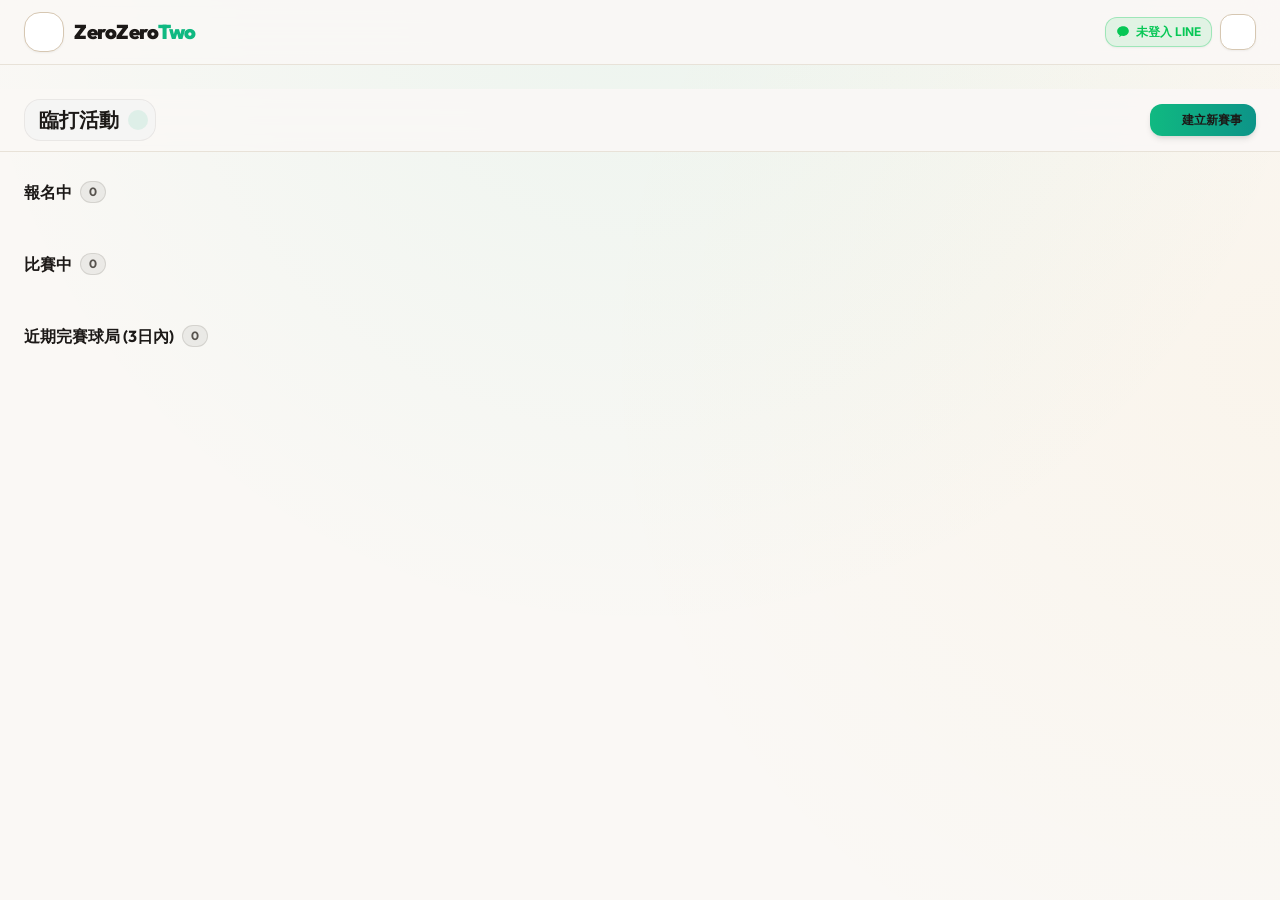
==== index.html @ b186d7d3 "用詞：私密改為隱藏；探索社團移除容易混淆的「公開／需密碼」標示 - 私密社團 → 隱藏社團（建立/編輯表單、探索列表標籤、賽事卡片、管理員頁、手冊） - 探索社團列表第二行原本的「公開」其實是「沒設密" ====
<!DOCTYPE html>
<html lang="zh-TW" class="light">

<head>
  <meta charset="UTF-8" />
  <meta name="viewport" content="width=device-width, initial-scale=1.0, maximum-scale=1.0, user-scalable=no, viewport-fit=cover" />
  <title>ZeroZeroTwo</title>
  <!-- Google Analytics (gtag.js) -->
  <script async src="https://www.googletagmanager.com/gtag/js?id=G-LB740SFV1M"></script>
  <script>
    window.dataLayer = window.dataLayer || [];
    function gtag() { dataLayer.push(arguments); }
    gtag('js', new Date());

    gtag('config', 'G-LB740SFV1M');
  </script>

  <!-- Icons & Theme -->
  <link rel="icon" type="image/svg+xml" href="icon.svg" />
  <link rel="apple-touch-icon" sizes="192x192" href="apple-touch-icon.png" />
  <link rel="apple-touch-icon" sizes="512x512" href="icon-512.png" />
  <meta name="theme-color" content="#10b981" />

  <!-- SEO Meta Tags -->
  <meta name="description" content="ZeroZeroTwo — 匹克球自動排賽計分系統。" />
  <meta name="keywords" content="Pickleball 匹克球, 雙打輪轉賽, 排賽系統" />

  <!-- Google Fonts: Inter & Outfit -->
  <link rel="preconnect" href="https://fonts.googleapis.com" />
  <link rel="preconnect" href="https://fonts.gstatic.com" crossorigin />
  <link
    href="https://fonts.googleapis.com/css2?family=Inter:wght@400;500;600;700&family=Outfit:wght@600;700;800&display=swap"
    rel="stylesheet" />


  <!-- Lucide Icons CDN -->
  <script defer src="https://unpkg.com/lucide@1.53.0/dist/umd/lucide.min.js"></script>
  <!-- 效能：lucide.createIcons() 預設會把整頁「已畫好」的圖示全部重畫一次。
       這裡讓它只畫還沒畫的、或名稱被改過的圖示（type="module" 會在上面的 lucide 載入後才執行） -->
  <script type="module">
    (function () {
      var L = window.lucide;
      if (!L || L.__zzSkipRendered) return;
      var original = L.createIcons;
      L.createIcons = function (opts) {
        opts = opts || {};
        var base = opts.root || document;
        var root = {
          querySelectorAll: function (sel) {
            var list = base.querySelectorAll(sel);
            if (sel !== "[data-lucide]") return list;
            return Array.prototype.filter.call(list, function (el) {
              return el.tagName.toLowerCase() !== "svg" || !el.classList.contains("lucide-" + el.getAttribute("data-lucide"));
            });
          }
        };
        return original.call(L, Object.assign({}, opts, { root: root }));
      };
      L.__zzSkipRendered = true;
    })();
  </script>

  <!-- LINE LIFF SDK -->
  <script defer charset="utf-8" src="https://static.line-scdn.net/liff/edge/2/sdk.js"></script>

  <!-- 全域核心輔助工具早期載入 (保證任何子模組 import 期間呼叫零錯誤) -->
  <script>
    // 提示的位置：手機上有底部導覽列時貼在導覽列上方，沒有時貼近畫面底部
    window.positionToastContainer = function(container) {
      if (!container) return;
      if (window.innerWidth >= 640) { container.style.bottom = ""; return; }
      const nav = document.getElementById("club-bottom-nav");
      const navVisible = nav && getComputedStyle(nav).display !== "none" && nav.getBoundingClientRect().height > 0;
      container.style.bottom = navVisible
        ? `${Math.round(nav.getBoundingClientRect().height) + 12}px`
        : "calc(1rem + env(safe-area-inset-bottom, 0px))";
    };
    window.showToast = function(msg, type = "info", duration = 3000) {
      const container = document.getElementById("toast-container");
      if (!container) {
        console.log(`[Toast ${type}]`, msg);
        return;
      }
      container.innerHTML = "";
      if (typeof window.positionToastContainer === "function") window.positionToastContainer(container);
      const toast = document.createElement("div");
      // 所有提示統一使用綠色樣式
      const bgClass = "bg-emerald-50 dark:bg-emerald-950/90 border-emerald-500/50 text-emerald-800 dark:text-emerald-300";
      toast.className = `px-3.5 py-2.5 rounded-xl border text-xs font-semibold shadow-xl transition transform translate-y-2 ${bgClass} flex items-center gap-2 pointer-events-auto max-w-sm sm:max-w-md`;
      // 一律以純文字顯示，避免名字中夾帶的程式碼被執行
      const span = document.createElement("span");
      span.textContent = String(msg == null ? "" : msg);
      toast.appendChild(span);
      container.appendChild(toast);
      const displayDuration = (typeof duration === "number" && duration > 0) ? duration : 3000;
      setTimeout(() => {
        toast.classList.add("opacity-0", "-translate-y-2");
        setTimeout(() => toast.remove(), 300);
      }, displayDuration);
    };
    if (typeof globalThis !== "undefined") {
      globalThis.showToast = window.showToast;
    }

    // 防護：防止 LINE 內建瀏覽器 / iOS 在最頂端下拉時把整個視窗拖起關閉
    (function initOverscrollGuard() {
      let touchStartY = 0;
      window.addEventListener("touchstart", (e) => {
        if (e.touches.length === 1) {
          touchStartY = e.touches[0].clientY;
        }
      }, { passive: true });

      window.addEventListener("touchmove", (e) => {
        if (e.touches.length !== 1) return;
        const currentY = e.touches[0].clientY;
        const isPullingDown = currentY > touchStartY;

        // 當頁面在最頂部 (scrollTop <= 0) 且手勢為向下拉動
        const scrollY = window.scrollY || document.documentElement.scrollTop || document.body.scrollTop || 0;
        if (isPullingDown && scrollY <= 0) {
          // 檢查手指位置是否在已有向下滾動空間的內部容器
          let el = e.target;
          let hasInternalScroll = false;
          while (el && el !== document.body && el !== document.documentElement) {
            const style = window.getComputedStyle(el);
            const overflowY = style.overflowY;
            if ((overflowY === "auto" || overflowY === "scroll") && el.scrollTop > 0) {
              hasInternalScroll = true;
              break;
            }
            el = el.parentElement;
          }

          // 若不在可滾動容器內，阻止此下拉行為以防拖動原生視窗
          if (!hasInternalScroll && e.cancelable) {
            e.preventDefault();
          }
        }
      }, { passive: false });
    })();
  </script>

  <!-- Custom Stylesheet -->
  <link rel="stylesheet" href="./styles.css?v=20261121-11" />
  <!-- Tailwind CSS：預先產生好的樣式檔（設定在 tailwind.config.js，改了 class 後執行 ./build-css.sh）
       放在 styles.css 之後，維持與原本 CDN 版相同的樣式優先順序 -->
  <link rel="stylesheet" href="./tailwind.css?v=20261111-1" />
</head>

<body
  class="min-h-screen flex flex-col font-sans selection:bg-emerald-500 selection:text-slate-950 transition-colors duration-200">

  <!-- ==================== HEADER / NAV (超緊湊手機優化版) ==================== -->
  <header class="sticky top-0 z-40 glass-nav border-b transition-colors">
    <div class="max-w-7xl mx-auto px-2.5 sm:px-6 h-14 sm:h-16 flex items-center justify-between gap-1.5 sm:gap-3">
      <!-- Logo & Title -->
      <div class="flex items-center gap-2 sm:gap-2.5 cursor-pointer shrink-0" onclick="navigateTo('activities')">
        <div
          class="w-9 h-9 sm:w-10 sm:h-10 rounded-2xl card-inner border flex items-center justify-center text-emerald-600 dark:text-emerald-400 font-bold shadow-sm shrink-0">
          <i data-lucide="trophy" class="w-5 h-5 sm:w-5.5 sm:h-5.5"></i>
        </div>
        <h1 class="font-display font-black text-lg sm:text-xl tracking-tight leading-none text-stone-900 dark:text-white flex items-center">
          ZeroZero<span id="brand-hub-text"
            class="text-emerald-500 dark:text-emerald-400 transition-colors duration-300">Two</span>
        </h1>
      </div>

      <!-- Action Buttons Bar (LINE User + Settings) -->
      <div class="flex items-center gap-1.5 sm:gap-2 relative shrink-0">
        <!-- LINE User Profile / Status Indicator -->
        <div id="nav-line-profile-container" class="flex items-center shrink-0">
          <button type="button" onclick="handleLineLoginClick()"
            class="flex items-center gap-1 sm:gap-1.5 px-2 sm:px-2.5 py-1.5 rounded-xl bg-[#06C755]/10 hover:bg-[#06C755]/20 text-[#06C755] border border-[#06C755]/30 hover:border-[#06C755] transition shadow-sm active:scale-95 text-xs font-bold cursor-pointer shrink-0"
            title="尚未登入 LINE，點擊進行連動">
            <svg class="w-3.5 h-3.5 fill-current shrink-0" viewBox="0 0 24 24">
              <path
                d="M12 2C6.48 2 2 5.82 2 10.53c0 2.93 1.77 5.51 4.45 6.98-.19.7-.7 2.54-.8 2.92-.12.47.17.46.36.33.15-.1 2.37-1.61 3.33-2.27.87.16 1.76.24 2.66.24 5.52 0 10-3.82 10-8.53S17.52 2 12 2z" />
            </svg>
            <span class="text-[11px] sm:text-xs whitespace-nowrap">未登入 LINE</span>
          </button>
        </div>

        <!-- Settings Gear Dropdown Button -->
        <div class="relative shrink-0">
          <button id="btn-settings-toggle" onclick="toggleSettingsDropdown(event)"
            class="w-8 h-8 sm:w-9 sm:h-9 rounded-xl card-inner border hover:border-emerald-500/50 flex items-center justify-center sub-text hover:text-stone-900 dark:hover:text-white transition shadow-sm active:scale-95 cursor-pointer"
            title="設定與管理" data-en-title="Settings">
            <i data-lucide="settings" class="w-4 h-4"></i>
          </button>

          <!-- Dropdown Menu -->
          <div id="settings-dropdown-menu"
            class="hidden absolute right-0 mt-2 w-64 sm:w-72 rounded-2xl glass-card border border-stone-200 dark:border-slate-800 shadow-2xl p-1.5 space-y-1 z-50 text-xs">
            <!-- 1. ZEROZEROTWO LINE- APP -->
            <button id="btn-line-oa" type="button" onclick="openLineOAModal(); closeSettingsDropdown();"
              class="w-full px-3 py-2.5 rounded-xl hover:bg-[#06C755]/10 text-stone-900 dark:text-white transition flex items-center gap-2.5 text-left font-semibold cursor-pointer">
              <span class="w-5 h-5 rounded-lg bg-[#06C755] flex items-center justify-center text-white shrink-0 shadow-xs">
                <svg class="w-3.5 h-3.5 fill-current" viewBox="0 0 24 24">
                  <path
                    d="M12 2C6.48 2 2 5.82 2 10.53c0 2.93 1.77 5.51 4.45 6.98-.19.7-.7 2.54-.8 2.92-.12.47.17.46.36.33.15-.1 2.37-1.61 3.33-2.27.87.16 1.76.24 2.66.24 5.52 0 10-3.82 10-8.53S17.52 2 12 2z" />
                </svg>
              </span>
              <span id="t-btn-line-oa" class="text-xs font-bold text-stone-900 dark:text-white">LINE- APP</span>
            </button>

            <!-- 2. User Guide Option -->
            <button type="button" onclick="openUserGuideModal(); closeSettingsDropdown();"
              class="w-full px-3 py-2.5 rounded-xl hover:bg-stone-500/10 text-stone-900 dark:text-white transition flex items-center gap-2.5 text-left font-semibold cursor-pointer">
              <i data-lucide="book-open" class="w-4 h-4 text-stone-700 dark:text-slate-300 shrink-0"></i>
              <span id="t-dropdown-guide" class="text-xs font-bold text-stone-900 dark:text-white">系統使用手冊</span>
            </button>

            <!-- 3. Language Toggle -->
            <button type="button" onclick="toggleLanguage(); closeSettingsDropdown();"
              class="w-full px-3 py-2.5 rounded-xl hover:bg-stone-500/10 transition flex items-center justify-between text-left font-semibold">
              <span class="flex items-center gap-2.5">
                <i data-lucide="globe" class="w-4 h-4 text-emerald-500 shrink-0"></i>
                <span id="t-dropdown-lang" class="text-xs font-bold">語言切換</span>
              </span>
              <span id="lang-mode-label" class="sub-text text-xs font-mono font-bold">繁中</span>
            </button>

            <div class="border-t border-stone-200 dark:border-slate-800 my-1"></div>

            <!-- 4. Admin Master Panel -->
            <button type="button" onclick="navigateToAdmin(); closeSettingsDropdown();"
              class="w-full px-3 py-2.5 rounded-xl hover:bg-rose-500/10 text-rose-600 dark:text-rose-400 transition flex items-center justify-between text-left font-semibold">
              <span class="flex items-center gap-2.5">
                <i data-lucide="shield-check" class="w-4 h-4 shrink-0"></i>
                <span id="t-dropdown-admin" class="text-xs font-bold">管理員後台</span>
              </span>
              <span class="text-[10px] px-1.5 py-0.5 rounded card-inner border font-mono font-bold">PIN</span>
            </button>

            <div class="border-t border-stone-200 dark:border-slate-800 my-1"></div>

            <!-- 5. Contact Email -->
            <a href="mailto:zztwo.app@gmail.com" onclick="closeSettingsDropdown();"
              class="w-full px-3 py-2.5 rounded-xl hover:bg-stone-500/10 transition flex items-center justify-between text-left font-semibold">
              <span class="flex items-center gap-2.5 shrink-0">
                <i data-lucide="mail" class="w-4 h-4 text-amber-500 shrink-0"></i>
                <span id="t-dropdown-email-label" class="text-xs font-bold sub-text">聯絡信箱</span>
              </span>
              <span
                class="text-[11px] font-mono font-bold text-amber-600 dark:text-amber-400 select-all shrink-0">zztwo.app@gmail.com</span>
            </a>
          </div>
        </div>
      </div>
    </div>
  </header>

  <!-- MAIN CONTAINER -->
  <main class="flex-1 max-w-7xl w-full mx-auto px-1.5 py-3 sm:p-6">

    <!-- 官方帳號好友提醒條：已登入但尚未加官方帳號好友時顯示（line.js checkOaFriendship） -->
    <div id="oa-friend-banner"
      class="hidden mb-3 sm:mb-4 rounded-2xl border border-[#06C755]/40 bg-[#06C755]/10 px-3 py-2.5 sm:px-4 flex items-center gap-2.5">
      <div class="w-8 h-8 rounded-xl bg-[#06C755] text-white flex items-center justify-center shrink-0">
        <i data-lucide="message-circle" class="w-4 h-4"></i>
      </div>
      <span id="t-oa-friend-banner-text" class="flex-1 min-w-0 text-xs sm:text-sm font-semibold text-stone-800 dark:text-slate-100">加入 ZZTWO 官方帳號好友，在 LINE 裡就能查活動、收賽況</span>
      <button type="button" onclick="openLineOAUrl()"
        class="shrink-0 px-3 py-1.5 rounded-xl bg-[#06C755] hover:bg-[#05b34c] text-white text-xs font-bold shadow-sm active:scale-95 transition cursor-pointer">
        <span id="t-oa-friend-banner-btn">加入好友</span>
      </button>
      <button type="button" onclick="dismissOaFriendBanner()" aria-label="關閉提醒" data-en-title="Close"
        class="shrink-0 w-7 h-7 rounded-lg sub-text hover:text-stone-900 dark:hover:text-white flex items-center justify-center cursor-pointer">
        <i data-lucide="x" class="w-4 h-4"></i>
      </button>
    </div>

    <!-- ==================== SHARED LOBBY HEADER (大廳 / 社團共用頂部工具列，吸頂常駐設計) ==================== -->
    <div id="lobby-shared-header"
      class="sticky top-14 sm:top-16 z-30 glass-nav border-b -mx-1.5 sm:-mx-6 px-2.5 sm:px-6 py-2 sm:py-2.5 mb-3 sm:mb-6 flex items-center justify-between gap-1 sm:gap-2 text-left transition-colors shadow-2xs">
      <!-- 賽事大廳 / 社團 下拉切換選單 (緊湊自適應膠囊設計，下拉符號緊貼文字，全區包含箭頭點擊皆可展開) -->
      <div class="relative inline-flex items-center min-w-0 max-w-[calc(100vw-130px)] sm:max-w-md shrink">
        <div
          class="relative flex items-center w-auto max-w-full group cursor-pointer"
          onclick="const sel = document.getElementById('hub-club-selector'); if (sel && event.target !== sel) { try { sel.showPicker(); } catch(e) { sel.focus(); sel.click(); } }">
          <select id="hub-club-selector" onchange="onNavClubSelectChange(this.value)"
            class="appearance-none font-display font-black text-base sm:text-xl rounded-2xl bg-stone-100/90 hover:bg-stone-200/80 dark:bg-slate-800/80 dark:hover:bg-slate-800/95 border border-stone-200/90 dark:border-slate-700/80 pl-2.5 sm:pl-3.5 pr-8 sm:pr-9 py-1 sm:py-1.5 text-stone-900 dark:text-white cursor-pointer focus:outline-none focus:ring-0 transition shadow-xs truncate w-full">
            <option value="hub" selected>臨打活動</option>
          </select>
          <div
            class="w-5 h-5 rounded-full bg-emerald-500/10 text-emerald-600 dark:text-emerald-400 flex items-center justify-center absolute right-2 pointer-events-none shrink-0 transition-transform group-hover:translate-y-0.5">
            <i data-lucide="chevron-down" class="w-3.5 h-3.5 stroke-[2.5]"></i>
          </div>
        </div>
      </div>

      <!-- 右側動作按鈕組 (1.加入/已加入社團 + 2.建立新賽事) -->
      <div id="club-space-header-actions" class="flex items-center gap-1.5 sm:gap-2 shrink-0">
        <!-- 1. 加入 / 已加入 社團按鈕 -->
        <button type="button" id="btn-toggle-my-club" onclick="toggleCurrentClubStatus()"
          class="hidden px-2.5 py-1.5 sm:px-3 sm:py-2 rounded-xl text-xs font-bold transition flex items-center justify-center gap-1 shadow-sm active:scale-95 shrink-0 cursor-pointer"
          title="加入或退出社團" data-en-title="Join or leave club">
          <span id="t-btn-toggle-my-club">加入</span>
        </button>

        <!-- 2. 建立新賽事按鈕 -->
        <button type="button" id="t-create-new-btn" onclick="handleSharedCreateTournament()"
          class="bg-gradient-to-r from-emerald-500 to-teal-600 hover:from-emerald-400 hover:to-teal-500 text-white dark:text-slate-950 font-bold px-2.5 py-1.5 sm:px-3.5 sm:py-2 rounded-xl text-xs shadow-md hover:shadow-emerald-500/25 flex items-center gap-1 transition active:scale-95 shrink-0 cursor-pointer">
          <i data-lucide="plus-circle" class="w-3.5 h-3.5"></i> <span id="t-create-new-btn-text">建立新賽事</span>
        </button>
      </div>
    </div>

    <!-- ==================== PAGE B: TOURNAMENT HUB ==================== -->
    <section id="page-hub" class="space-y-4 sm:space-y-6">



      <!-- 臨打活動：與我的關注、社團頁相同排版（報名中 → 比賽中 → 近期完賽），沒資料的區塊不顯示 -->
      <div id="hub-empty" class="hidden"></div>

      <div id="hub-signup-section" class="space-y-3">
        <div class="flex items-center justify-between pt-1">
          <h3 class="text-sm sm:text-base font-bold text-stone-900 dark:text-white font-display flex items-center gap-2">
            <span id="t-hub-signup-heading">報名中</span>
            <span id="hub-signup-count"
              class="text-xs px-2 py-0.5 rounded-full bg-stone-500/10 text-stone-600 dark:text-slate-400 border border-stone-500/20 font-bold">0</span>
          </h3>
        </div>
        <div id="hub-signup-list" class="grid grid-cols-1 sm:grid-cols-2 lg:grid-cols-3 gap-3 sm:gap-6"></div>
      </div>

      <div id="hub-live-section" class="space-y-3 pt-2">
        <div class="flex items-center justify-between pt-1">
          <h3 class="text-sm sm:text-base font-bold text-stone-900 dark:text-white font-display flex items-center gap-2">
            <span id="t-hub-live-heading">比賽中</span>
            <span id="hub-live-count"
              class="text-xs px-2 py-0.5 rounded-full bg-stone-500/10 text-stone-600 dark:text-slate-400 border border-stone-500/20 font-bold">0</span>
          </h3>
        </div>
        <div id="hub-live-list" class="grid grid-cols-1 sm:grid-cols-2 lg:grid-cols-3 gap-3 sm:gap-6"></div>
      </div>

      <div id="hub-completed-section" class="space-y-3 pt-2">
        <div class="flex items-center justify-between pt-1">
          <h3 class="text-sm sm:text-base font-bold text-stone-900 dark:text-white font-display flex items-center gap-2">
            <span id="t-hub-completed-heading">近期完賽球局 (3日內)</span>
            <span id="hub-completed-count"
              class="text-xs px-2 py-0.5 rounded-full bg-stone-500/10 text-stone-600 dark:text-slate-400 border border-stone-500/20 font-bold">0</span>
          </h3>
        </div>
        <div id="hub-completed-list" class="grid grid-cols-1 sm:grid-cols-2 lg:grid-cols-3 gap-3 sm:gap-6"></div>
      </div>

    </section>

    <!-- ==================== PAGE ACTIVITIES: IN PROGRESS & REGISTERED (比賽中/已報名) ==================== -->
    <section id="page-activities" class="space-y-4 sm:space-y-6 hidden">
      <!-- 我的關注（加入社團的球局＋關注的球局）：與臨打活動、社團頁相同排版（報名中 → 比賽中 → 近期完賽） -->
      <!-- SECTION 1: 報名中 -->
      <div id="activities-available-section" class="space-y-3">
        <div class="flex items-center justify-between pt-1">
          <h3 class="text-sm sm:text-base font-bold text-stone-900 dark:text-white font-display flex items-center gap-2">
            <span id="t-activities-avail-text">報名中</span>
            <span id="activities-available-count"
              class="text-xs px-2 py-0.5 rounded-full bg-stone-500/10 text-stone-600 dark:text-slate-400 border border-stone-500/20 font-bold">0</span>
          </h3>
        </div>
        <div id="activities-available-list" class="grid grid-cols-1 sm:grid-cols-2 lg:grid-cols-3 gap-3 sm:gap-6">
          <!-- Rendered dynamically -->
        </div>
      </div>

      <!-- SECTION 2: 比賽中 -->
      <div id="activities-registered-section" class="space-y-3 pt-2">
        <div class="flex items-center justify-between pt-1">
          <h3 id="t-activities-registered-heading"
            class="text-sm sm:text-base font-bold text-stone-900 dark:text-white font-display flex items-center gap-2">
            <span id="t-activities-reg-text">比賽中</span>
            <span id="activities-registered-count"
              class="text-xs px-2 py-0.5 rounded-full bg-stone-500/10 text-stone-600 dark:text-slate-400 border border-stone-500/20 font-bold">0</span>
          </h3>
        </div>
        <div id="activities-registered-list" class="grid grid-cols-1 sm:grid-cols-2 lg:grid-cols-3 gap-3 sm:gap-6">
          <!-- Rendered dynamically -->
        </div>
      </div>

      <!-- SECTION 3: 近期完賽球局 (3日內) -->
      <div id="activities-completed-section" class="space-y-3 pt-2">
        <div class="flex items-center justify-between pt-1">
          <h3 id="t-activities-completed-heading"
            class="text-sm sm:text-base font-bold text-stone-900 dark:text-white font-display flex items-center gap-2">
            <span id="t-activities-comp-text">近期完賽球局 (3日內)</span>
            <span id="activities-completed-count"
              class="text-xs px-2 py-0.5 rounded-full bg-stone-500/10 text-stone-600 dark:text-slate-400 border border-stone-500/20 font-bold">0</span>
          </h3>
        </div>
        <div id="activities-completed-list" class="grid grid-cols-1 sm:grid-cols-2 lg:grid-cols-3 gap-3 sm:gap-6">
          <!-- Rendered dynamically -->
        </div>
      </div>

      <!-- SECTION 4: 自己沒有活動時：一句提示＋活躍社團（避免首頁空白） -->
      <div id="activities-discover-section" class="space-y-4 hidden">
        <div class="glass-card rounded-2xl p-6 sm:p-8 text-center border space-y-1.5">
          <h4 id="t-activities-empty-title" class="text-sm sm:text-base font-bold font-display">目前沒有關注的球局</h4>
          <p id="t-activities-empty-hint" class="text-xs sub-text"></p>
          <button type="button" id="activities-login-btn" onclick="handleLineLoginClick()"
            class="hidden mt-2 px-5 py-2.5 rounded-xl bg-[#06C755] hover:bg-[#05b34c] text-white font-bold text-xs inline-flex items-center gap-1.5 shadow-sm active:scale-95 transition">
            <i data-lucide="message-circle" class="w-4 h-4"></i> <span data-en="Log in with LINE">用 LINE 登入</span>
          </button>
        </div>
        <div id="activities-discover-clubs-wrap" class="space-y-3">
          <h3 class="text-sm sm:text-base font-bold text-stone-900 dark:text-white font-display flex items-center gap-2 pt-1">
            <span id="t-activities-discover-clubs">活躍社團</span>
          </h3>
          <div id="activities-discover-clubs" class="grid grid-cols-1 sm:grid-cols-2 gap-2"></div>
        </div>
      </div>
    </section>

    <!-- ==================== PAGE C: CREATE TOURNAMENT ==================== -->
    <section id="page-create" class="hidden max-w-2xl mx-auto space-y-3 sm:space-y-4">
      <!-- Top Navigation Breadcrumb (極簡返回出口，獨立一行，徹底避免在手機上堆疊擠壓) -->
      <div class="flex items-center justify-between px-0.5 pt-0.5">
        <button type="button" onclick="goBackFromDetail()"
          class="inline-flex items-center gap-1.5 px-2.5 py-1 rounded-xl card-inner border hover:border-emerald-500/50 text-stone-600 dark:text-slate-300 hover:text-emerald-600 dark:hover:text-emerald-400 font-bold text-xs transition active:scale-95 shadow-2xs group cursor-pointer">
          <i data-lucide="chevron-left"
            class="w-4 h-4 stroke-[2.5] text-stone-400 group-hover:text-emerald-500 transition-colors -ml-0.5"></i>
          <span id="t-create-back-nav">返回</span>
        </button>
        <span class="text-[11px] sub-text font-mono font-medium">ZeroZeroTwo</span>
      </div>

      <div class="border-b border-stone-300 dark:border-slate-800 pb-3">
        <h2 id="t-create-title" class="text-lg sm:text-2xl font-display font-bold flex items-center gap-2">
          <i data-lucide="plus-circle" class="w-5 h-5 text-orange-500"></i> 建立新賽事 / 暢打
        </h2>
      </div>

      <form id="form-create-tournament" onsubmit="handleCreateTournament(event)" autocomplete="off" novalidate
        class="glass-card rounded-2xl p-4 sm:p-6 space-y-4">

        <!-- 1. Tournament Name -->
        <div>
          <label id="t-label-name" class="block text-xs sm:text-sm font-semibold mb-1">1. 賽事名稱</label>
          <input type="text" id="create-name" required placeholder="例：漢堡盃" autocomplete="off"
            class="w-full input-bg border rounded-xl p-2.5 text-xs sm:text-sm focus:border-emerald-500 focus:outline-none" />
        </div>

        <!-- 2. Club Name Selection / Input -->
        <div id="wrap-create-club">
          <label id="t-label-club" class="block text-xs sm:text-sm font-semibold mb-1">2. 所屬社團</label>
          <div class="space-y-2">
            <select id="create-club-select" onchange="onClubSelectChange()"
              class="w-full input-bg border rounded-xl p-2.5 text-xs sm:text-sm focus:border-emerald-500 focus:outline-none">
              <option value="">-- 臨打球局 --</option>
            </select>
          </div>
        </div>

        <!-- 活動備註 (選填，限50字) -->
        <div id="wrap-create-notes">
          <div class="flex items-center justify-between mb-1">
            <label id="t-label-notes" class="block text-xs sm:text-sm font-semibold flex items-center gap-1.5">
              <i data-lucide="file-text" class="w-3.5 h-3.5 text-emerald-500"></i>
              <span id="t-label-notes-text">活動備註</span>
              <span id="t-label-notes-opt" class="text-[10px] font-normal sub-text">(選填)</span>
            </label>
            <span id="create-notes-counter" class="text-[10px] font-mono sub-text">0/50</span>
          </div>
          <textarea id="create-notes" maxlength="50" rows="2"
            oninput="updateCreateNotesCounter()" onkeydown="handleCreateNotesKeyDown(event)"
            class="block w-full input-bg border rounded-xl p-2.5 text-xs sm:text-sm focus:border-emerald-500 focus:outline-none resize-none leading-relaxed transition"></textarea>
        </div>

        <!-- 臨打賽事的公開設定：僅限連結＝不出現在臨打活動列表與 LINE 機器人回覆 -->
        <div id="wrap-create-privacy">
          <label class="block text-xs sm:text-sm font-semibold mb-1.5" id="t-label-privacy" data-en="3. Visibility">3. 誰看得到</label>
          <div class="grid grid-cols-2 gap-2">
            <button type="button" id="btn-create-public" onclick="setCreatePrivacy(false)" class="mode-btn-active py-3 px-3 sm:px-4 rounded-2xl border-2 text-xs font-bold transition flex items-center justify-start gap-2 hover-lift active:scale-95 shadow-sm">
              <i data-lucide="globe" class="w-4 h-4"></i> <span class="text-xs sm:text-sm font-display font-black" data-en="Public">公開</span>
            </button>
            <button type="button" id="btn-create-private" onclick="setCreatePrivacy(true)" class="mode-btn-inactive py-3 px-3 sm:px-4 rounded-2xl border-2 text-xs font-bold transition flex items-center justify-start gap-2 hover-lift active:scale-95 shadow-sm">
              <i data-lucide="link" class="w-4 h-4"></i> <span class="text-xs sm:text-sm font-display font-black" data-en="Link only">僅限連結</span>
            </button>
          </div>
          <input type="hidden" id="create-privacy" value="public" />
        </div>

        <!-- 3. Entry Type Selector (直接開打 VS 建立接龍) -->
        <div id="wrap-create-entry-type">
          <label class="block text-xs sm:text-sm font-semibold mb-1.5" id="t-label-entry-type">4. 開局方式</label>
          <div class="grid grid-cols-2 gap-2 sm:gap-2.5">
            <button type="button" id="btn-entry-instant" onclick="setCreateEntryType('instant')"
              class="mode-btn-active py-3 px-3 sm:px-4 rounded-2xl border-2 text-xs font-bold transition flex items-center justify-start hover-lift active:scale-95 shadow-sm">
              <div class="flex items-center gap-2">
                <i data-lucide="play" class="w-4 h-4 text-emerald-500 fill-current"></i>
                <span class="text-xs sm:text-sm font-display font-black" id="t-entry-instant-title">直接開打</span>
              </div>
            </button>
            <button type="button" id="btn-entry-registration" onclick="setCreateEntryType('registration')"
              class="mode-btn-inactive py-3 px-3 sm:px-4 rounded-2xl border-2 text-xs font-bold transition flex items-center justify-start hover-lift active:scale-95 shadow-sm">
              <div class="flex items-center gap-2">
                <i data-lucide="clipboard-list" class="w-4 h-4 text-stone-400"></i>
                <span class="text-xs sm:text-sm font-display font-black" id="t-entry-reg-title">建立接龍</span>
              </div>
            </button>
          </div>
          <input type="hidden" id="create-entry-mode" value="instant" />
        </div>

        <!-- Registration Hint Box (Hidden when entryMode === 'instant') -->
        <div id="wrap-registration-hint"
          class="hidden px-3.5 py-2.5 rounded-2xl card-inner border border-emerald-500/30 text-xs bg-emerald-500/5 flex items-center gap-1.5 flex-wrap">
          <i data-lucide="info" class="w-4 h-4 text-emerald-600 dark:text-emerald-400 shrink-0"></i>
          <span class="font-bold text-emerald-600 dark:text-emerald-400" id="t-reg-hint-title">建立接龍說明：</span>
          <span class="sub-text text-[11px]" id="t-reg-hint-desc">等待報名，賽事模式待開賽時確認</span>
        </div>

        <!-- 人數上限 (選填，直接開打時隱藏) -->
        <div id="wrap-create-max-players" class="hidden space-y-1.5">
          <label id="t-label-max-players" class="block text-xs sm:text-sm font-semibold flex items-center gap-1.5">
            <i data-lucide="users" class="w-3.5 h-3.5 text-emerald-500"></i>
            <span id="t-label-max-players-text">人數上限（選填）</span>
          </label>
          <div class="relative">
            <input type="number" id="create-max-players" min="2" max="100" placeholder=""
              class="w-full input-bg border rounded-xl p-2.5 text-xs sm:text-sm focus:border-emerald-500 focus:outline-none transition pr-10 font-bold font-mono" />
            <span class="absolute right-3 top-1/2 -translate-y-1/2 text-xs sub-text font-bold" data-en="ppl">人</span>
          </div>
        </div>

        <!-- Instant Play Sections Wrapper (Visible when entryMode === 'instant') -->
        <div id="wrap-instant-play-sections" class="space-y-4 sm:space-y-5">
          <!-- 4. Tournament Mode Selector -->
          <div id="wrap-create-mode">
            <label class="block text-xs sm:text-sm font-semibold mb-1.5" id="t-label-mode">5. 賽事模式選擇</label>
            <div class="grid grid-cols-2 gap-2 sm:gap-2.5">
              <button type="button" id="btn-mode-fair" onclick="setCreateMode('fair')"
                class="mode-btn-active py-2.5 sm:py-3 px-3 sm:px-4 rounded-2xl border-2 text-xs font-bold transition flex items-center justify-start hover-lift active:scale-95 shadow-sm">
                <span class="text-xs sm:text-sm font-display font-black" id="t-mode-fair-title">平均模式</span>
              </button>
              <button type="button" id="btn-mode-free" onclick="setCreateMode('free')"
                class="mode-btn-inactive py-2.5 sm:py-3 px-3 sm:px-4 rounded-2xl border-2 text-xs font-bold transition flex items-center justify-start hover-lift active:scale-95 shadow-sm">
                <span class="text-xs sm:text-sm font-display font-black" id="t-mode-free-title">自由模式</span>
              </button>
            </div>
            <!-- 模式說明（跟「誰看得到」一樣是按鈕下方一行小字） -->
            <p id="wrap-fair-notice" class="text-[11px] sub-text mt-1"><span id="time-estimate-text">指定總比賽時間，系統自動試算最佳場數與時間對應。</span></p>
            <p id="wrap-free-notice" class="hidden text-[11px] sub-text mt-1"><span id="t-free-notice-desc">賽事內單場新增，支援少數優先或隨機抽籤</span></p>
            <input type="hidden" id="create-tournament-mode" value="fair" />
          </div>

          <!-- 5. Player Roster Section (Unified Compact Chips Container) -->
          <div id="wrap-create-players" class="space-y-2">
            <!-- Header Bar with Partner Type Switcher -->
            <div class="flex items-center justify-between gap-2">
              <label id="t-label-players" class="block text-xs sm:text-sm font-semibold shrink-0">參賽選手名單</label>
              <div id="wrap-partner-toggle"
                class="inline-flex w-fit p-0.5 bg-stone-200 dark:bg-slate-800/80 rounded-xl text-xs font-bold shrink-0">
                <button type="button" id="btn-partner-rotating" onclick="setPartnerType('rotating')"
                  class="px-2.5 py-1 rounded-lg transition-all text-xs font-bold bg-white dark:bg-slate-700 text-emerald-600 dark:text-emerald-400 shadow-sm">
                  <span id="t-partner-rotating-text">輪替隊友</span>
                </button>
                <button type="button" id="btn-partner-fixed" onclick="setPartnerType('fixed')"
                  class="px-2.5 py-1 rounded-lg transition-all text-xs font-semibold text-stone-500 dark:text-slate-400 hover:text-stone-800 dark:hover:text-slate-200">
                  <span id="t-partner-fixed-text">固定隊友</span>
                </button>
                <button type="button" id="btn-partner-singles" onclick="setPartnerType('singles')"
                  class="px-2.5 py-1 rounded-lg transition-all text-xs font-semibold text-stone-500 dark:text-slate-400 hover:text-stone-800 dark:hover:text-slate-200">
                  <span id="t-partner-singles-text">個人單打</span>
                </button>
              </div>
              <input type="hidden" id="create-partner-type" value="rotating" />
            </div>

            <!-- Unified Card Container -->
            <div class="card-inner border rounded-2xl p-3 sm:p-3.5 space-y-3 shadow-sm">
              <!-- Row 1: Single Unified Input Bar + Live Count Badge -->
              <div class="flex items-center gap-2">
                <div class="relative flex-1">
                  <input type="text" id="quick-add-player-input" placeholder="支援批量輸入"
                    class="w-full input-bg border rounded-xl pl-3 pr-20 sm:pr-24 py-2 text-xs sm:text-sm focus:border-emerald-500 focus:outline-none shadow-inner"
                    onkeydown="if(event.key==='Enter' && !event.isComposing){event.preventDefault(); quickAddPlayer();}"
                    onpaste="setTimeout(quickAddPlayer, 50)" />
                  <button type="button" onclick="quickAddPlayer()" id="t-quick-add-btn"
                    class="absolute right-1 top-1 bottom-1 px-3 bg-emerald-500 hover:bg-emerald-400 text-white dark:text-slate-950 font-bold rounded-lg text-xs flex items-center gap-1 transition shadow-sm active:scale-95">
                    <i data-lucide="plus" class="w-3.5 h-3.5"></i> <span id="t-btn-add-person">新增</span>
                  </button>
                </div>
                <!-- Player count badge right next to the input -->
                <span id="player-count-badge"
                  class="px-2.5 sm:px-3 py-2 rounded-xl font-bold text-xs bg-emerald-500/10 text-emerald-600 dark:text-emerald-400 border border-emerald-500/20 flex items-center gap-1.5 font-mono shrink-0 shadow-sm">
                  <i data-lucide="users" class="w-3.5 h-3.5"></i>
                  <span><b id="roster-count-num">0</b> (人/隊)</span>
                </span>
              </div>

              <!-- Row 2: Selected Players (Active Chips Area) -->
              <div class="space-y-1.5">
                <div class="flex items-center justify-between text-[11px] font-bold sub-text">
                  <span id="t-selected-roster-heading">已登錄：</span>
                </div>
                <div id="selected-players-chips"
                  class="flex flex-wrap gap-1.5 min-h-[38px] p-2.5 rounded-xl bg-stone-500/5 border border-dashed border-stone-300 dark:border-slate-800 items-center">
                  <!-- Dynamically rendered active player chips -->
                </div>
                <!-- Dynamic Single-Court Capacity & Wait-time Health Notice -->
                <div id="roster-health-notice" class="hidden transition-all duration-300 pt-1"></div>
              </div>

              <!-- Row 3: Club Common Members (Toggle chips) -->
              <div id="club-members-section"
                class="hidden space-y-1.5 pt-2 border-t border-stone-200 dark:border-slate-800/60">
                <div class="flex items-center justify-between text-[11px] font-bold sub-text">
                  <span id="t-club-members-title">🛡️ 社團常用名單：</span>
                </div>
                <div id="club-members-chips" class="flex flex-wrap gap-1.5 pt-0.5">
                  <!-- Dynamically rendered club members -->
                </div>
              </div>

              <!-- Row 4: Guest Players Quick Append (Compact Bar) -->
              <div
                class="flex items-stretch justify-between gap-2 pt-2 border-t border-stone-200 dark:border-slate-800/40 text-[11px]">
                <div class="min-w-0 flex flex-col justify-center gap-0.5">
                  <span id="t-auto-gen-label" class="block sub-text text-[11px] font-bold leading-tight">增加臨打選手</span>
                  <p id="t-auto-gen-hint" class="sub-text text-[9px] min-[370px]:text-[9.5px] min-[380px]:text-[10px] leading-tight tracking-tight opacity-80 whitespace-nowrap">產生「臨打」名額，成績不計入社團總戰績。</p>
                </div>
                <div class="flex items-stretch gap-1 shrink-0">
                  <input type="number" id="quick-generate-count" min="1" max="60" placeholder="數量"
                    class="w-11 input-bg border rounded-md px-0.5 text-xs text-center leading-none [appearance:textfield] [&::-webkit-inner-spin-button]:appearance-none [&::-webkit-outer-spin-button]:appearance-none focus:border-emerald-500 focus:outline-none"
                    onkeydown="if(event.key==='Enter' && !event.isComposing){event.preventDefault(); quickGeneratePlayers();}" />
                  <button type="button" onclick="quickGeneratePlayers()" id="t-quick-gen-btn"
                    class="px-1.5 card-inner border hover:border-emerald-500 text-stone-700 dark:text-slate-200 hover:text-emerald-600 dark:hover:text-emerald-400 font-bold rounded-md text-[11px] flex items-center justify-center gap-0.5 transition shadow-sm active:scale-95">
                    <i data-lucide="plus" class="w-3.5 h-3.5 text-emerald-500 shrink-0"></i><span id="t-btn-quick-gen">增加</span>
                  </button>
                </div>
              </div>
            </div>

            <!-- Hidden Textarea for Algorithm & Form Submission Compatibility -->
            <textarea id="create-players" class="hidden"></textarea>
          </div>

          <!-- 6. Fair Mode Strategy & Duration (Shown in Fair Mode) -->
          <div id="wrap-fair-duration" class="space-y-3">
            <div>
              <label class="block text-xs sm:text-sm font-semibold mb-1.5" id="t-label-fair-duration">排賽目標與時間限制</label>
              <div class="grid grid-cols-2 gap-2 sm:gap-2.5">
                <button type="button" id="btn-strategy-time" onclick="setFairStrategy('time')"
                  class="mode-btn-active py-2.5 sm:py-3 px-3 sm:px-4 rounded-2xl border-2 text-xs font-bold transition flex items-center justify-start hover-lift active:scale-95 shadow-sm">
                  <span class="text-xs sm:text-sm font-display font-extrabold" id="t-strategy-time-title">按時間排賽</span>
                </button>
                <button type="button" id="btn-strategy-full" onclick="setFairStrategy('full-cycle')"
                  class="mode-btn-inactive py-2.5 sm:py-3 px-3 sm:px-4 rounded-2xl border-2 text-xs font-bold transition flex items-center justify-start hover-lift active:scale-95 shadow-sm">
                  <span class="text-xs sm:text-sm font-display font-extrabold" id="t-strategy-full-title">全循環排賽</span>
                </button>
              </div>
              <input type="hidden" id="create-fair-strategy" value="time" />
            </div>

            <!-- Time Input (Shown when strategy === 'time') -->
            <div id="wrap-time-input">
              <label id="t-label-duration" class="block text-xs font-semibold mb-1 sub-text">預計比賽總時間</label>
              <div class="relative">
                <input type="number" id="create-duration" min="0.5" max="6" step="0.5" value="2.0" required
                  onchange="resetSelectedPlan(); calculateTimeEstimate();"
                  oninput="resetSelectedPlan(); calculateTimeEstimate();"
                  class="w-full input-bg border rounded-xl p-2.5 pr-10 text-xs sm:text-sm focus:border-emerald-500 focus:outline-none font-mono" />
                <span id="t-unit-hours" class="absolute right-2.5 top-2.5 text-xs sub-text font-semibold">小時</span>
              </div>
            </div>
          </div>

          <!-- Time Estimation Hint Box & Fair Schedule Options -->
          <div id="time-estimate-box" class="hidden p-3.5 rounded-xl card-inner border text-xs space-y-2.5">
            <div class="hidden flex items-center justify-end gap-2 flex-wrap">
              <span id="fair-plan-selected-badge"
                class="text-[10px] px-2 py-0.5 rounded-full card-inner font-mono text-amber-600 dark:text-amber-400 border border-amber-500/20 hidden"></span>
            </div>

            <!-- Fair Schedule Options Container (rendered dynamically) -->
            <div id="fair-schedule-options" class="space-y-2 hidden">
              <!-- Dynamically populated options cards -->
            </div>
          </div>
          <input type="hidden" id="create-selected-total-games" value="" />
        </div>

        <!-- Tournament Privacy hidden input (defaults to false, club controls its own privacy) -->
        <input type="hidden" id="create-is-private" value="false" />

        <!-- Action Button: 單一簡潔大按鈕 (根據上方開局方式動態更新) -->
        <div class="pt-3">
          <button type="submit" id="btn-submit-create"
            class="w-full bg-gradient-to-r from-emerald-500 via-teal-500 to-emerald-600 hover:from-emerald-400 hover:to-teal-500 text-white dark:text-slate-950 font-black py-4 rounded-2xl shadow-lg hover:shadow-emerald-500/25 transition text-xs sm:text-sm flex items-center justify-center gap-2 active:scale-95 tracking-wide cursor-pointer">
            <i data-lucide="play" class="w-4 h-4 fill-current"></i>
            <span id="t-btn-submit-create-text">確認並立即開打</span>
          </button>
        </div>
        <button type="submit" id="t-submit-hidden-trigger" class="hidden"></button>
      </form>
    </section>

    <!-- ==================== PAGE D: LIVE TOURNAMENT VIEW (進入賽程頁面排版優化) ==================== -->
    <section id="page-live" class="hidden space-y-3 sm:space-y-4">
      <!-- Top Navigation Breadcrumb (極簡返回出口，獨立一行，徹底避免在手機上堆疊擠壓) -->
      <div class="flex items-center justify-between px-0.5 pt-0.5">
        <button type="button" onclick="goBackFromDetail()"
          class="inline-flex items-center gap-1.5 px-2.5 py-1 rounded-xl card-inner border hover:border-emerald-500/50 text-stone-600 dark:text-slate-300 hover:text-emerald-600 dark:hover:text-emerald-400 font-bold text-xs transition active:scale-95 shadow-2xs group cursor-pointer">
          <i data-lucide="chevron-left"
            class="w-4 h-4 stroke-[2.5] text-stone-400 group-hover:text-emerald-500 transition-colors -ml-0.5"></i>
          <span id="t-live-back-nav">返回</span>
        </button>
        <span class="text-[11px] sub-text font-mono font-medium">ZeroZeroTwo</span>
      </div>

      <!-- Top Compact Title Banner -->
      <div
        class="glass-card rounded-2xl p-4 sm:p-5 border-l-4 border-l-emerald-500 shadow-sm relative overflow-hidden space-y-3 sm:space-y-3.5">
        <!-- 1. 資訊區 (Title, Tags, Meta Badges) -->
        <div class="flex flex-col sm:flex-row sm:items-center justify-between gap-3">
          <div class="flex-1 min-w-0">
            <div class="flex items-center gap-2">
            <div class="flex items-center gap-2 flex-wrap flex-1 min-w-0">
              <!-- 關注：星號與賽事名稱綁在一起，名稱再長也不會在星號後面斷行 -->
              <div class="flex items-start min-w-0 max-w-full gap-2">
                <button type="button" id="btn-live-follow" onclick="toggleFollowCurrentTournament()" aria-pressed="false" title="關注"
                  class="w-8 h-8 shrink-0 rounded-lg flex items-center justify-center text-stone-400 transition active:scale-95 cursor-pointer" style="margin: -2px -6px -6px -6px;">
                  <svg viewBox="0 0 24 24" class="w-6 h-6" fill="none" stroke="currentColor" stroke-width="2" stroke-linecap="round" stroke-linejoin="round"><polygon points="12 2 15.09 8.26 22 9.27 17 14.14 18.18 21.02 12 17.77 5.82 21.02 7 14.14 2 9.27 8.91 8.26 12 2"/></svg>
                </button>
                <h2 id="live-title" class="min-w-0 break-words text-lg sm:text-2xl font-display font-extrabold tracking-tight">賽事載入中...</h2>
              </div>
              <span id="live-mode-badge"
                class="px-2 py-0.5 rounded-md text-[10px] font-bold border bg-teal-500/10 text-teal-600 dark:text-teal-400 border-teal-500/20">平均模式</span>
              <span id="live-club-badge"
                class="hidden px-2 py-0.5 rounded-md card-inner border text-amber-600 dark:text-amber-400 text-[11px] font-bold"></span>
              <span id="live-id-badge"
                class="px-2 py-0.5 rounded-md card-inner border font-mono text-[11px] text-emerald-600 dark:text-emerald-400 font-bold">ID:
                ---</span>
            </div>
            </div>
            <!-- Compact Info Badges Row -->
            <div class="flex flex-wrap items-center gap-2 text-[11px] mt-2">
              <span class="flex items-center gap-1.5 px-2.5 py-1 rounded-lg card-inner border"><i data-lucide="users"
                  class="w-3.5 h-3.5 text-emerald-500"></i> <span id="live-players-count">0 人</span></span>
              <span id="live-duration-wrap"
                class="flex items-center gap-1.5 px-2.5 py-1 rounded-lg card-inner border"><i data-lucide="clock"
                  class="w-3.5 h-3.5 text-amber-500"></i> <span id="t-est-prefix">預估</span> <span id="live-duration"
                  class="font-bold text-amber-600 dark:text-amber-300">2</span> <span id="t-hrs-unit">小時</span></span>
              <span id="live-progress-badge"
                class="flex items-center gap-1.5 px-2.5 py-1 rounded-lg card-inner border font-mono font-bold text-emerald-600 dark:text-emerald-400">
                <span class="w-1.5 h-1.5 rounded-full bg-emerald-500 animate-pulse"></span>
                <span id="live-progress-text">0/0 (0%)</span>
              </span>
            </div>
          </div>
        </div>

        <!-- 活動備註說明卡片 (有設定時動態顯示) -->
        <div id="live-notes-card"
          class="hidden p-3 rounded-xl card-inner border border-emerald-500/25 bg-emerald-500/5 text-xs text-stone-700 dark:text-slate-300 flex items-start gap-2 shadow-sm">
          <i data-lucide="info" class="w-4 h-4 text-emerald-500 shrink-0 mt-0.5"></i>
          <div class="space-y-0.5 flex-1 break-words">
            <span id="live-notes-heading"
              class="font-bold text-emerald-600 dark:text-emerald-400 block text-[11px]">活動說明 / 備註：</span>
            <p id="live-notes-text" class="leading-relaxed whitespace-pre-line text-xs font-medium"></p>
          </div>
        </div>

        <!-- 2. 分隔進度條 (直接作為資訊區與操作按鈕之間的美化分隔線) -->
        <div id="live-header-progress-wrap" class="w-full py-0.5">
          <div
            class="w-full h-1.5 sm:h-2 rounded-full bg-stone-200/80 dark:bg-slate-800/80 overflow-hidden shadow-inner">
            <div id="live-header-progress-bar" class="h-full rounded-full transition-all duration-500 progress-shimmer"
              style="width: 0%;"></div>
          </div>
        </div>

        <!-- 3. 操作功能區 (Actions Area) -->
        <div id="live-header-actions-wrap" class="flex items-center gap-2 w-full pt-0.5">
          <!-- Mode Switch Button (Viewer vs Admin) -->
          <button onclick="toggleTournamentAdminMode()" id="btn-toggle-live-admin"
            class="flex-1 px-3 py-2 rounded-xl card-inner border hover:border-emerald-500/50 text-xs font-bold flex items-center justify-center gap-1.5 transition shadow-sm active:scale-95 outline-none cursor-pointer">
            <i data-lucide="lock" class="w-3.5 h-3.5 text-amber-500" id="icon-toggle-live-admin"></i>
            <span id="text-toggle-live-admin">開啟操作</span>
          </button>
          <!-- 文字賽報：任何階段都可複製（報名名單／賽程表／進行中戰報／完整戰報） -->
          <button onclick="liveCopyReport()" id="btn-live-copy-report"
            class="hidden flex-1 px-3 py-2 rounded-xl card-inner border hover:border-emerald-500/50 text-xs font-bold items-center justify-center gap-1.5 transition shadow-sm active:scale-95 outline-none cursor-pointer">
            <i data-lucide="file-text" class="w-3.5 h-3.5 text-stone-500 dark:text-slate-400"></i>
            <span id="text-live-copy-report">文字賽報</span>
          </button>
          <button onclick="openShareModal()" id="t-share-btn"
            class="flex-1 px-3 py-2 rounded-xl card-inner border hover:border-emerald-500/50 text-xs font-bold flex items-center justify-center gap-1.5 transition shadow-sm active:scale-95 outline-none cursor-pointer">
            <i data-lucide="share-2" class="w-3.5 h-3.5 text-emerald-500"></i>
            <span id="t-share-btn-text">賽事連結</span>
          </button>
        </div>
      </div>

      <!-- Admin Control Panel Banner (Unlocked when Admin Mode is ON) -->
      <div id="live-admin-toolbar"
        class="hidden glass-card rounded-2xl p-3.5 sm:p-4 border border-amber-500/40 bg-gradient-to-r from-amber-500/10 via-amber-500/5 to-transparent space-y-3 shadow-md transition-all">
        <div class="flex items-center justify-between text-xs font-bold text-amber-600 dark:text-amber-400">
          <span class="flex items-center gap-1.5">
            <i data-lucide="shield-check" class="w-4 h-4"></i> <span id="t-live-admin-toolbar-title">操作面板</span>
          </span>
        </div>
        <div class="grid grid-cols-2 sm:grid-cols-4 gap-2 sm:gap-2.5">
          <button type="button" onclick="openAddMatchModal()"
            class="py-2.5 px-3 rounded-xl card-inner border hover:border-emerald-500/50 text-black dark:text-white font-bold text-xs flex items-center justify-center gap-1.5 transition shadow-sm active:scale-95">
            <i data-lucide="plus-circle" class="w-4 h-4 text-emerald-500"></i> <span
              id="t-btn-add-match-toolbar">新增場次</span>
          </button>
          <button type="button" onclick="addLivePlayerPrompt()"
            class="py-2.5 px-3 rounded-xl card-inner border hover:border-emerald-500/50 text-black dark:text-white font-bold text-xs flex items-center justify-center gap-1.5 transition shadow-sm active:scale-95">
            <i data-lucide="user-plus" class="w-4 h-4 text-emerald-500"></i> <span
              id="t-btn-add-live-player">補入名單</span>
          </button>
          <button type="button" onclick="completeTournamentAndReturn()" id="btn-finish-practice"
            class="hidden py-2.5 px-3 rounded-xl card-inner border hover:border-teal-500/50 text-black dark:text-white font-bold text-xs items-center justify-center gap-1.5 transition shadow-sm active:scale-95 cursor-pointer">
            <i data-lucide="check-circle" class="w-4 h-4 text-teal-500"></i>
            <span id="t-btn-finish-practice">結束練球</span>
          </button>
          <button type="button" onclick="completeTournamentAndReturn()" id="btn-complete-and-return"
            class="py-2.5 px-3 rounded-xl card-inner border hover:border-amber-500/50 text-black dark:text-white font-bold text-xs flex items-center justify-center gap-1.5 transition shadow-sm active:scale-95">
            <i data-lucide="check-circle-2" class="w-4 h-4 text-amber-500"></i> <span
              id="t-btn-complete-and-return">結束賽事</span>
          </button>
          <button type="button" onclick="liveDeleteTournament()" id="btn-live-delete-tournament"
            class="py-2.5 px-3 rounded-xl card-inner border hover:border-rose-500/50 text-black dark:text-white font-bold text-xs flex items-center justify-center gap-1.5 transition shadow-sm active:scale-95">
            <i data-lucide="trash-2" class="w-4 h-4 text-rose-500"></i> <span id="t-btn-live-delete">刪除賽事</span>
          </button>
        </div>
      </div>

      <!-- Registration Lobby (Shown when tournament status === 'registering') -->
      <div id="live-registration-lobby" class="hidden space-y-4">
        <!-- 1. Lobby Status & Live Counter -->
        <div class="glass-card rounded-2xl p-4 sm:p-5 border space-y-4 shadow-sm">
          <div class="flex items-center justify-between gap-2 flex-wrap">
            <div class="flex items-center gap-2">
              <span class="w-2.5 h-2.5 rounded-full bg-amber-500 animate-pulse"></span>
              <h3 class="text-base sm:text-lg font-display font-bold" id="t-lobby-title">球局報名</h3>
            </div>
            <div class="flex items-center gap-2 flex-wrap">
              <button type="button" id="btn-lobby-edit-duration" onclick="openEditDurationModal()"
                class="px-3 py-1 rounded-xl card-inner border hover:border-amber-500/50 text-xs font-bold flex items-center gap-1 transition shadow-sm active:scale-95 text-stone-700 dark:text-slate-300">
                <i data-lucide="clock" class="w-3.5 h-3.5 text-amber-500"></i>
                <span id="t-lobby-btn-edit-duration">調整時間</span>
              </button>
              <button type="button" onclick="openShareModal()"
                class="px-3 py-1 rounded-xl card-inner border hover:border-emerald-500/50 text-xs font-bold flex items-center gap-1 transition shadow-sm active:scale-95">
                <i data-lucide="share-2" class="w-3.5 h-3.5 text-emerald-500"></i>
                <span id="t-lobby-share-btn">賽事連結</span>
              </button>
              <!-- 文字賽報：報名階段複製報名名單 -->
              <button type="button" onclick="liveCopyReport()"
                class="px-3 py-1 rounded-xl card-inner border hover:border-emerald-500/50 text-xs font-bold flex items-center gap-1 transition shadow-sm active:scale-95">
                <i data-lucide="file-text" class="w-3.5 h-3.5 text-stone-500 dark:text-slate-400"></i>
                <span data-en="Text Report">文字賽報</span>
              </button>
              <button type="button" onclick="cancelRegistrationTournament()" id="btn-lobby-delete-tournament"
                class="px-3 py-1 rounded-xl card-inner border hover:border-rose-500/50 hover:bg-rose-500/10 text-xs font-bold flex items-center gap-1 transition shadow-sm active:scale-95 text-stone-700 dark:text-slate-300 hover:text-rose-500"
                title="取消此球局" data-en-title="Cancel this game">
                <i data-lucide="trash-2" class="w-3.5 h-3.5 text-rose-500"></i>
                <span id="t-lobby-btn-delete">取消球局</span>
              </button>
            </div>
          </div>

          <!-- 2. Registered Players Chips -->
          <div class="space-y-2 pt-2 border-t border-stone-200/70 dark:border-slate-800/70">
            <div class="flex items-center justify-between text-xs font-bold sub-text">
              <span id="t-lobby-registered-title">👥 目前已報名名單：</span>
              <span id="lobby-registered-count-text" class="font-mono text-[11px]">共 0 人</span>
            </div>
            <div id="lobby-registered-chips"
              class="flex flex-wrap gap-1.5 min-h-[44px] p-2.5 rounded-xl bg-stone-500/5 border border-dashed border-stone-300 dark:border-slate-800 items-center">
              <!-- Dynamically populated chips -->
            </div>
          </div>

          <!-- 3. Quick Sign-up Input Area -->
          <div class="pt-2 border-t border-stone-200/70 dark:border-slate-800/70 space-y-3">
            <!-- LINE Quick Check-in Banner (Shown when LINE profile detected) -->
            <div id="lobby-liff-profile-banner" class="hidden"></div>

            <div class="flex items-center gap-2">
              <div class="relative flex-1">
                <input type="text" id="lobby-player-input" placeholder="輸入姓名（支援批量輸入）"
                  class="w-full input-bg border rounded-xl pl-3 pr-20 py-2.5 text-xs sm:text-sm focus:border-teal-500 focus:outline-none shadow-inner"
                  onkeydown="if(event.key==='Enter' && !event.isComposing){event.preventDefault(); joinRegistrationFromInput();}" />
                <button type="button" onclick="joinRegistrationFromInput()" id="btn-lobby-join"
                  class="absolute right-1 top-1 bottom-1 px-3 bg-gradient-to-r from-teal-600 to-emerald-600 hover:from-teal-500 hover:to-emerald-500 text-white font-bold rounded-lg text-xs flex items-center gap-1 transition shadow-sm active:scale-95">
                  <i data-lucide="user-plus" class="w-3.5 h-3.5"></i> <span id="t-lobby-btn-join">報名</span>
                </button>
              </div>
            </div>

            <!-- Club Members Quick Check-in Chips (If associated with club) -->
            <div id="lobby-club-members-section" class="hidden space-y-1.5 pt-1">
              <div class="flex items-center justify-between text-[11px] font-bold sub-text">
                <span id="t-lobby-club-members-title">🛡️ 社團成員快速點選簽到 (+1)：</span>
              </div>
              <div id="lobby-club-members-chips" class="flex flex-wrap gap-1.5 pt-0.5">
                <!-- Dynamically populated club member chips -->
              </div>
            </div>
          </div>
        </div>

        <!-- 4. Schedule Plans Selection & One-click Start Card -->
        <div id="lobby-admin-action-card" class="pt-2 space-y-2.5">
          <!-- 方案選擇區 (當人數達標時動態展現) -->
          <div id="lobby-schedule-plans-wrap" class="hidden space-y-2 p-3 sm:p-4 rounded-2xl card-inner border">
            <div class="flex items-center justify-between">
              <span class="text-xs font-bold flex items-center gap-1.5 text-stone-800 dark:text-stone-200">
                <i data-lucide="sliders" class="w-4 h-4 text-emerald-500"></i>
                <span id="t-lobby-plans-title">🎯 請選擇排賽方案 (依預計時長試算)：</span>
              </span>
              <span id="lobby-plans-count-badge"
                class="text-[10px] px-2 py-0.5 rounded-full bg-emerald-500/10 text-emerald-600 dark:text-emerald-400 font-mono font-bold border border-emerald-500/20"></span>
            </div>
            <!-- 動態渲染方案卡片 (例如每人 4 場 / 5 場 / 完整循環) -->
            <div id="lobby-schedule-plans-container" class="grid grid-cols-1 sm:grid-cols-3 gap-2"></div>
            <input type="hidden" id="lobby-selected-total-games" value="" />
          </div>

          <!-- 主按鈕：依方案自動排賽開打 (帶二次確認彈窗防誤觸) -->
          <button type="button" id="btn-lobby-start-tournament" onclick="promptConfirmStartTournament('schedule')"
            class="w-full bg-gradient-to-r from-emerald-500 via-teal-500 to-emerald-600 hover:from-emerald-400 hover:to-teal-500 text-white dark:text-slate-950 font-black py-4 rounded-2xl shadow-lg hover:shadow-emerald-500/25 transition text-xs sm:text-sm flex items-center justify-center gap-2 active:scale-95 tracking-wide cursor-pointer">
            <i data-lucide="rocket" class="w-4 h-4"></i>
            <span id="t-lobby-start-btn-text">全員到齊，立即排賽開打！</span>
          </button>

          <!-- 副按鈕：不排賽程，直接開始自由練球 / 暢打 (帶二次確認彈窗防誤觸) -->
          <button type="button" id="btn-lobby-start-practice" onclick="promptConfirmStartTournament('practice')"
            class="w-full card-inner border hover:border-emerald-500/50 hover:bg-emerald-500/5 font-bold py-3 rounded-2xl transition text-xs sm:text-sm flex items-center justify-center gap-2 active:scale-95 text-stone-700 dark:text-slate-300 cursor-pointer">
            <i data-lucide="activity" class="w-4 h-4 text-teal-500"></i>
            <span id="t-lobby-practice-btn-text" data-en="Free play (no schedule)">自由模式 (不排賽程，直接開始)</span>
          </button>
        </div>
      </div>

      <!-- Main Live Grid (2 Columns on Desktop, Single Column on Mobile) -->
      <div id="live-main-grid" class="grid grid-cols-1 lg:grid-cols-12 gap-4 sm:gap-6">

        <!-- Left: Matches Schedule (7 Cols) -->
        <div class="lg:col-span-7 space-y-3">
          <div class="flex items-center justify-between">
            <h3 id="t-schedule-title" class="text-base sm:text-xl font-display font-bold flex items-center gap-1.5">
              <i data-lucide="swords" class="w-4 h-4 sm:w-5 sm:h-5 text-emerald-500"></i> 對戰賽程表
            </h3>
            <span id="completed-count"
              class="hidden px-2 py-0.5 rounded-full bg-emerald-500/10 text-emerald-600 dark:text-emerald-400 border border-emerald-500/20 text-[11px] font-bold">0
              / 0 局完成</span>
          </div>

          <!-- 參賽代碼（A. 名字），方便抄到現場黑板；可展開／收合，每次進入賽事預設收合 -->
          <div id="roster-codes-panel" class="hidden glass-card rounded-xl border">
            <button type="button" onclick="toggleRosterCodes()"
              class="w-full flex items-center justify-between px-3 py-2 text-xs font-bold">
              <span class="flex items-center gap-1.5">
                <i data-lucide="list-ordered" class="w-3.5 h-3.5 text-emerald-500"></i>
                <span id="roster-codes-title">參賽代碼</span>
                <span id="roster-codes-count" class="sub-text font-medium"></span>
              </span>
              <i id="roster-codes-chevron" data-lucide="chevron-down" class="w-4 h-4 sub-text transition-transform"></i>
            </button>
            <ol id="roster-codes-list" class="hidden grid grid-cols-2 sm:grid-cols-3 gap-x-3 gap-y-1 px-3 pb-3 text-xs"></ol>
          </div>

          <div id="matches-container" class="space-y-3">
            <!-- Matches Cards rendered dynamically -->
          </div>
        </div>

        <!-- Right: Leaderboard (5 Cols) -->
        <div class="lg:col-span-5 space-y-3">
          <div class="flex items-center justify-between">
            <h3 id="t-leaderboard-title" class="text-base sm:text-xl font-display font-bold flex items-center gap-1.5">
              <i data-lucide="crown" class="w-4 h-4 sm:w-5 sm:h-5 text-amber-500"></i> 戰績排行
            </h3>
          </div>

          <!-- Leaderboard Table Card -->
          <div class="glass-card rounded-2xl overflow-hidden border">
            <div class="overflow-x-auto">
              <table class="w-full text-left text-xs min-w-[340px]">
                <thead class="card-inner sub-text uppercase font-semibold border-b text-[11px] whitespace-nowrap">
                  <tr>
                    <th id="th-rank" class="py-2.5 px-2 text-center w-10 whitespace-nowrap">名次</th>
                    <th id="th-player" class="py-2.5 px-2 whitespace-nowrap">選手名稱</th>
                    <th id="th-wl" class="py-2.5 px-1.5 text-center whitespace-nowrap">勝/敗</th>
                    <th id="th-diff" class="py-2.5 px-1.5 text-center whitespace-nowrap">淨勝分</th>
                    <th id="th-pf-pa" class="py-2.5 px-2 text-center whitespace-nowrap">得分/失分</th>
                  </tr>
                </thead>
                <tbody id="leaderboard-tbody" class="divide-y font-medium text-xs">
                  <!-- Rendered dynamically -->
                </tbody>
              </table>
            </div>
          </div>

          <!-- Tie-breaker rules explainer -->
          <div class="p-3 rounded-xl card-inner border text-[11px] sub-text space-y-1">
            <div id="t-tiebreaker-box-title" class="font-semibold text-stone-800 dark:text-slate-200">📊 排行榜 Tie-breaker
              排名規則：</div>
            <ol id="t-tiebreaker-list" class="list-decimal list-inside space-y-0.5 sub-text text-[10.5px]">
              <li>第 1 順位：勝場數 (Wins) ⬇️</li>
              <li>第 2 順位：總淨勝分 (+/- = 總得分 - 總失分) ⬇️</li>
              <li>第 3 順位：總得分 (PF / Points For) ⬇️</li>
              <li>第 4 順位：總失分 (PA / Points Against) ⬆️ (較低者優先)</li>
            </ol>
          </div>
        </div>

      </div>
    </section>

    <!-- ==================== PAGE E: CLUB LOBBY (社團大廳) ==================== -->
    <section id="page-history" class="hidden space-y-4 sm:space-y-6">

      <!-- 2. Empty State (尚無社團賽事時顯示) -->
      <div id="club-empty-state" class="hidden glass-card rounded-2xl p-8 text-center space-y-3 border">
        <i data-lucide="shield" class="w-8 h-8 text-emerald-500 mx-auto"></i>
        <p class="text-xs sub-text" id="t-no-clubs-yet" data-en="No clubs yet. Create one below!">目前尚未建立任何社團。點擊下方按鈕或上方下拉選單建立專屬社團！</p>
        <button onclick="openCreateClubModal()"
          class="px-4 py-2 rounded-xl bg-gradient-to-r from-emerald-500 to-teal-600 text-white dark:text-slate-950 font-bold text-xs shadow-sm active:scale-95 transition inline-flex items-center gap-1.5 cursor-pointer">
          <i data-lucide="plus-circle" class="w-3.5 h-3.5"></i> <span id="t-empty-create-club-btn">建立新社團</span>
        </button>
      </div>

      <!-- 3. Club Content -->
      <div id="club-content-container" class="space-y-4 sm:space-y-6 pb-28 sm:pb-6">
        <!-- 桌面版分頁標籤 (sm:flex，手機版則使用固定在底部的導覽列) -->
        <div class="hidden sm:flex items-center gap-2 border-b border-stone-200 dark:border-slate-800 pb-2">
          <button type="button" id="desktop-tab-btn-activities" onclick="switchClubTab('activities')"
            class="px-3.5 py-1.5 rounded-xl text-xs font-bold transition flex items-center gap-1.5 bg-emerald-500/10 text-emerald-600 dark:text-emerald-400 border border-emerald-500/30">
            <i data-lucide="play-circle" class="w-4 h-4"></i> <span id="t-desktop-tab-activities">活動</span>
          </button>
          <button type="button" id="desktop-tab-btn-records" onclick="switchClubTab('records')"
            class="px-3.5 py-1.5 rounded-xl text-xs font-semibold sub-text hover:text-stone-900 dark:hover:text-white transition flex items-center gap-1.5 card-inner border">
            <i data-lucide="trophy" class="w-4 h-4"></i> <span id="t-desktop-tab-records">戰績</span>
          </button>
          <button type="button" id="desktop-tab-btn-info" onclick="switchClubTab('info')"
            class="px-3.5 py-1.5 rounded-xl text-xs font-semibold sub-text hover:text-stone-900 dark:hover:text-white transition flex items-center gap-1.5 card-inner border">
            <i data-lucide="info" class="w-4 h-4"></i> <span id="t-desktop-tab-info">社團</span>
          </button>
        </div>

        <!-- TAB 1: 活動 (#content-tab-activities，預設顯示) -->
        <div id="content-tab-activities" class="space-y-4">
          <!-- 社團頁活動：與臨打活動相同排版（報名中 → 比賽中 → 近期完賽），沒資料的區塊不顯示 -->
          <div id="club-signup-section" class="hidden space-y-3">
            <div class="flex items-center justify-between pt-1">
              <h3 class="text-sm sm:text-base font-bold text-stone-900 dark:text-white font-display flex items-center gap-2">
                <span id="t-club-signup-heading">報名中</span>
                <span id="club-signup-count"
                  class="text-xs px-2 py-0.5 rounded-full bg-stone-500/10 text-stone-600 dark:text-slate-400 border border-stone-500/20 font-bold">0</span>
              </h3>
            </div>
            <div id="club-signup-list" class="grid grid-cols-1 sm:grid-cols-2 lg:grid-cols-3 gap-3 sm:gap-6"></div>
          </div>

          <div id="club-live-section" class="hidden space-y-3 pt-2">
            <div class="flex items-center justify-between pt-1">
              <h3 class="text-sm sm:text-base font-bold text-stone-900 dark:text-white font-display flex items-center gap-2">
                <span id="t-club-live-heading">比賽中</span>
                <span id="club-live-count"
                  class="text-xs px-2 py-0.5 rounded-full bg-stone-500/10 text-stone-600 dark:text-slate-400 border border-stone-500/20 font-bold">0</span>
              </h3>
            </div>
            <div id="club-live-list" class="grid grid-cols-1 sm:grid-cols-2 lg:grid-cols-3 gap-3 sm:gap-6"></div>
          </div>

          <div id="club-completed-section" class="hidden space-y-3 pt-2">
            <div class="flex items-center justify-between pt-1">
              <h3 class="text-sm sm:text-base font-bold text-stone-900 dark:text-white font-display flex items-center gap-2">
                <span id="t-club-completed-heading">近期完賽球局 (3日內)</span>
                <span id="club-completed-count"
                  class="text-xs px-2 py-0.5 rounded-full bg-stone-500/10 text-stone-600 dark:text-slate-400 border border-stone-500/20 font-bold">0</span>
              </h3>
            </div>
            <div id="club-completed-list" class="grid grid-cols-1 sm:grid-cols-2 lg:grid-cols-3 gap-3 sm:gap-6"></div>
          </div>

          <!-- 三個區塊都沒有資料時的提示 -->
          <div id="club-no-activities-hint" class="hidden glass-card rounded-2xl p-6 sm:p-8 text-center border">
            <h4 id="t-club-no-activities-msg" class="text-sm sm:text-base font-bold font-display">目前沒有社團活動</h4>
          </div>
        </div>

        <!-- TAB 2: 戰績 (#content-tab-records，預設隱藏) -->
        <div id="content-tab-records" class="hidden space-y-4 sm:space-y-6">
          <!-- Club Aggregate Leaderboard (Top: 社團參賽紀錄 / 總積分榜) -->
          <div id="history-club-aggregate-section" class="space-y-3">
            <div class="flex items-center justify-between flex-wrap gap-2">
              <h3 class="text-sm sm:text-base font-bold text-emerald-600 dark:text-emerald-400 flex items-center gap-1.5">
                <i data-lucide="crown" class="w-4 h-4 text-amber-500"></i>
                <span id="t-history-aggregate-heading">社團參賽紀錄</span> (<span id="history-aggregate-club-name"></span>)
              </h3>
              <!-- Month Filter -->
              <div class="flex items-center gap-1.5 text-xs">
                <span id="t-history-month-label" class="sub-text">月份：</span>
                <select id="history-month-select" onchange="setHistoryMonthFilter(this.value)"
                  class="input-bg border rounded-lg px-2 py-1 text-xs focus:border-emerald-500 focus:outline-none">
                  <option value="all">全部月份</option>
                </select>
              </div>
            </div>

            <!-- Aggregate Table Card -->
            <div class="glass-card rounded-2xl overflow-hidden border">
              <div class="overflow-x-auto">
                <table class="w-full text-left text-xs min-w-[460px]">
                  <thead class="card-inner sub-text uppercase font-semibold border-b text-[11px] whitespace-nowrap">
                    <tr>
                      <th id="th-agg-player" class="py-2.5 px-3 whitespace-nowrap">選手名稱</th>
                      <th id="th-agg-games" class="py-2.5 px-2 text-center whitespace-nowrap">出賽局數</th>
                      <th id="th-agg-winrate" class="py-2.5 px-2 text-center whitespace-nowrap">總勝率</th>
                      <th id="th-agg-wl" class="py-2.5 px-2 text-center whitespace-nowrap">勝/敗場</th>
                      <th id="th-agg-diff" class="py-2.5 px-2 text-center whitespace-nowrap">總淨勝分</th>
                      <th id="th-agg-pfpa" class="py-2.5 px-2 text-center whitespace-nowrap">總得/失分</th>
                    </tr>
                  </thead>
                  <tbody id="history-aggregate-tbody" class="divide-y font-medium text-xs">
                    <!-- Rendered dynamically -->
                  </tbody>
                </table>
              </div>
            </div>
          </div>

          <!-- Club Match Archives (Bottom: 歷次賽事紀錄) -->
          <div class="space-y-3">
            <h3 id="history-matches-section-title"
              class="text-sm sm:text-base font-bold flex items-center gap-1.5 sub-text">
              <i data-lucide="calendar" class="w-4 h-4"></i> <span id="t-history-matches-heading">歷次賽事紀錄</span>
            </h3>
            <div id="history-tournaments-list" class="space-y-4">
              <!-- Rendered dynamically -->
            </div>
          </div>
        </div>

        <!-- TAB 4: 社團 (#content-tab-info，預設隱藏) -->
        <div id="content-tab-info" class="hidden space-y-4">
          <!-- 社團簡介卡片 -->
          <div class="glass-card rounded-2xl p-5 border space-y-3 shadow-sm text-left">
            <div class="flex items-center justify-between border-b pb-2.5 border-stone-200 dark:border-slate-800">
              <div class="flex items-center gap-2 text-emerald-600 dark:text-emerald-400 font-bold text-sm">
                <i data-lucide="info" class="w-4 h-4"></i>
                <span id="t-club-info-heading">社團</span>
              </div>
              <!-- 編輯社團資訊按鈕 -->
              <button type="button" id="btn-edit-club-info" onclick="handleEditClubInfoClick()"
                class="px-2.5 py-1 rounded-xl card-inner border hover:border-emerald-500/50 text-xs font-semibold sub-text hover:text-emerald-500 transition flex items-center gap-1 shadow-2xs cursor-pointer active:scale-95">
                <i data-lucide="edit-3" class="w-3.5 h-3.5"></i>
                <span id="t-btn-edit-club-info">編輯社團</span>
              </button>
            </div>
            <div>
              <p id="club-info-description-text" class="text-xs sm:text-sm sub-text whitespace-pre-wrap leading-relaxed">
                目前暫無社團簡介。
              </p>
            </div>
          </div>

          <!-- 分享社團專屬連結大按鈕 -->
          <div class="glass-card rounded-2xl p-5 border space-y-3 shadow-sm text-left">
            <div class="space-y-1">
              <h4 id="t-club-invite-heading" class="text-sm font-bold text-stone-900 dark:text-white">邀請球友加入</h4>
              <p id="t-club-invite-desc" class="text-xs sub-text">複製社團專屬網址，傳送至 LINE 好友或群組即可快速進入社團大廳！</p>
            </div>
            <button type="button" id="btn-share-club-full" onclick="copyClubLink()"
              class="w-full py-3 px-4 rounded-xl card-inner border hover:border-emerald-500/50 hover:bg-emerald-500/5 text-emerald-600 dark:text-emerald-400 font-bold text-xs sm:text-sm flex items-center justify-center gap-2 transition shadow-sm active:scale-95 cursor-pointer">
              <i data-lucide="share-2" class="w-4 h-4"></i>
              <span id="t-btn-share-club-full-text">分享社團專屬連結</span>
            </button>
          </div>
        </div>
      </div>
    </section>

    <!-- ==================== PAGE F: ADMIN PANEL ==================== -->
    <section id="page-admin" class="hidden max-w-3xl mx-auto space-y-4 sm:space-y-6">
      <div class="flex items-center justify-between border-b border-stone-300 dark:border-slate-800 pb-3">
        <div>
          <h2 id="t-admin-title" class="text-lg sm:text-2xl font-display font-bold flex items-center gap-2">
            <i data-lucide="shield-check" class="w-5 h-5 text-rose-500"></i> <span data-en="Admin">管理員控制台</span>
          </h2>
          <p id="t-admin-desc" class="text-xs sub-text mt-0.5" data-en="Passwords · Tournaments · Members">社團密碼管理 · 賽事管理 · 成員管理</p>
        </div>
        <div class="flex items-center gap-2">
          <button onclick="navigateTo('hub')"
            class="card-inner border px-3 py-1.5 rounded-xl text-xs font-semibold flex items-center gap-1 sub-text hover:text-emerald-500 transition shadow-sm">
            <i data-lucide="arrow-left" class="w-3.5 h-3.5"></i> <span id="t-admin-back" data-en="Back">返回大廳</span>
          </button>
          <button onclick="exitAdminMode()"
            class="card-inner border px-3 py-1.5 rounded-xl text-xs font-semibold flex items-center gap-1 text-rose-500 hover:bg-rose-500/10 border-rose-500/30 transition shadow-sm">
            <i data-lucide="log-out" class="w-3.5 h-3.5"></i> <span data-en="Exit Admin">退出管理員</span>
          </button>
        </div>
      </div>
      <!-- Admin content rendered dynamically -->
      <div id="admin-content" class="space-y-6">
        <!-- Rendered dynamically -->
      </div>
    </section>

  </main>

  <!-- ==================== LINE PROFILE INFO MODAL ==================== -->
  <div id="modal-line-profile-info"
    class="fixed inset-0 z-50 bg-stone-900/60 dark:bg-slate-950/80 backdrop-blur-sm hidden flex items-center justify-center p-4"
    onclick="if(event.target === this) closeLineProfileModal()">
    <div class="glass-card rounded-2xl max-w-sm w-full p-5 space-y-4 border relative text-center shadow-2xl">
      <button onclick="closeLineProfileModal()" class="absolute top-3.5 right-3.5 sub-text hover:text-emerald-500">
        <i data-lucide="x" class="w-5 h-5"></i>
      </button>

      <div class="relative w-16 h-16 mx-auto">
        <img id="line-modal-profile-avatar" src="" alt="Avatar"
          class="w-16 h-16 rounded-full object-cover border-2 border-[#06C755] shadow-md mx-auto" />
        <span
          class="absolute bottom-0 right-0 w-4 h-4 rounded-full bg-[#06C755] border-2 border-white dark:border-slate-900 flex items-center justify-center text-[8px] text-white font-black">✓</span>
      </div>

      <div>
        <h3 id="line-modal-profile-name" class="text-base font-bold font-display text-stone-900 dark:text-white">LINE 球友
        </h3>
        <p class="text-xs text-[#06C755] font-semibold flex items-center justify-center gap-1 mt-0.5">
          <svg class="w-3.5 h-3.5 fill-current shrink-0" viewBox="0 0 24 24">
            <path
              d="M12 2C6.48 2 2 5.82 2 10.53c0 2.93 1.77 5.51 4.45 6.98-.19.7-.7 2.54-.8 2.92-.12.47.17.46.36.33.15-.1 2.37-1.61 3.33-2.27.87.16 1.76.24 2.66.24 5.52 0 10-3.82 10-8.53S17.52 2 12 2z" />
          </svg>
          <span id="t-line-modal-connected" data-en="LINE linked">LINE 已連動</span>
        </p>
      </div>

      <div class="flex gap-2">
        <button type="button" id="btn-line-logout" onclick="handleLineLogoutOrSwitch()"
          class="flex-1 py-2 px-3 rounded-xl border border-stone-300 dark:border-slate-700 hover:border-stone-400 text-xs font-semibold sub-text hover:text-stone-900 dark:hover:text-white transition">
          <span data-en="Switch / Log out">切換 / 登出</span>
        </button>
        <button type="button" onclick="closeLineProfileModal()"
          class="flex-1 py-2 px-3 bg-[#06C755] hover:bg-[#05b34c] text-white font-bold rounded-xl text-xs transition shadow-sm cursor-pointer">
          <span data-en="OK">確定</span>
        </button>
      </div>
    </div>
  </div>

  <!-- ==================== LINE LOGIN PROMPT MODAL ==================== -->
  <div id="modal-line-login-prompt"
    class="fixed inset-0 z-50 bg-stone-900/60 dark:bg-slate-950/80 backdrop-blur-sm hidden flex items-center justify-center p-4"
    onclick="if(event.target === this) closeLineLoginPromptModal()">
    <div class="glass-card rounded-2xl max-w-sm w-full p-5 space-y-4 border relative text-center shadow-2xl">
      <button onclick="closeLineLoginPromptModal()" class="absolute top-3.5 right-3.5 sub-text hover:text-emerald-500">
        <i data-lucide="x" class="w-5 h-5"></i>
      </button>

      <div class="w-12 h-12 rounded-2xl bg-[#06C755]/10 text-[#06C755] flex items-center justify-center mx-auto">
        <svg class="w-6 h-6 fill-current" viewBox="0 0 24 24">
          <path
            d="M12 2C6.48 2 2 5.82 2 10.53c0 2.93 1.77 5.51 4.45 6.98-.19.7-.7 2.54-.8 2.92-.12.47.17.46.36.33.15-.1 2.37-1.61 3.33-2.27.87.16 1.76.24 2.66.24 5.52 0 10-3.82 10-8.53S17.52 2 12 2z" />
        </svg>
      </div>

      <div>
        <h3 class="text-base font-bold font-display text-stone-900 dark:text-white" data-en="Not logged in">未登入 LINE</h3>
        <p class="text-sm font-bold text-stone-700 dark:text-slate-300 mt-1" data-en="Log in to join clubs and follow games">登入 LINE 後，可加入社團、關注賽事</p>
      </div>

      <div class="space-y-2 pt-1">
        <button type="button" onclick="triggerLineLoginAction()"
          class="w-full py-2.5 px-4 bg-[#06C755] hover:bg-[#05b34c] text-white font-bold rounded-xl text-xs flex items-center justify-center gap-2 transition shadow-md active:scale-95 cursor-pointer">
          <svg class="w-4 h-4 fill-current shrink-0" viewBox="0 0 24 24">
            <path
              d="M12 2C6.48 2 2 5.82 2 10.53c0 2.93 1.77 5.51 4.45 6.98-.19.7-.7 2.54-.8 2.92-.12.47.17.46.36.33.15-.1 2.37-1.61 3.33-2.27.87.16 1.76.24 2.66.24 5.52 0 10-3.82 10-8.53S17.52 2 12 2z" />
          </svg>
          <span data-en="Log in with LINE">立即以 LINE 帳號登入</span>
        </button>

        <a href="https://liff.line.me/2012043789-KvKpHLCt" target="_blank"
          class="w-full py-2 px-3 rounded-xl border border-stone-200 dark:border-slate-800 hover:border-emerald-500/50 text-xs font-semibold sub-text hover:text-stone-900 dark:hover:text-white transition flex items-center justify-center gap-1.5">
          <i data-lucide="external-link" class="w-3.5 h-3.5"></i>
          <span data-en="Open in LINE app">在 LINE App 中開啟本系統</span>
        </a>
      </div>
    </div>
  </div>

  <!-- ==================== LINE OFFICIAL ACCOUNT MODAL (加入官方帳號彈窗) ==================== -->
  <div id="modal-line-oa"
    class="fixed inset-0 z-50 bg-stone-900/60 dark:bg-slate-950/80 backdrop-blur-sm hidden flex items-center justify-center p-4"
    onclick="if(event.target === this) closeLineOAModal()">
    <div
      class="glass-card rounded-2xl max-w-sm w-full p-5 space-y-4 border relative text-left shadow-2xl animate-in fade-in zoom-in-95 duration-150">
      <button onclick="closeLineOAModal()"
        class="absolute top-3.5 right-3.5 sub-text hover:text-emerald-500 cursor-pointer">
        <i data-lucide="x" class="w-5 h-5"></i>
      </button>

      <!-- Header -->
      <div class="flex items-center gap-3">
        <div
          class="w-11 h-11 rounded-2xl bg-[#06C755]/15 text-[#06C755] border border-[#06C755]/30 flex items-center justify-center shrink-0">
          <svg class="w-6 h-6 fill-current shrink-0" viewBox="0 0 24 24">
            <path
              d="M12 2C6.48 2 2 5.82 2 10.53c0 2.93 1.77 5.51 4.45 6.98-.19.7-.7 2.54-.8 2.92-.12.47.17.46.36.33.15-.1 2.37-1.61 3.33-2.27.87.16 1.76.24 2.66.24 5.52 0 10-3.82 10-8.53S17.52 2 12 2z" />
          </svg>
        </div>
        <div>
          <h3 class="text-base font-bold font-display flex items-center gap-1.5">
            <span id="t-modal-line-oa-title-text">ZZTWO-LINE</span>
            <span
              class="text-[10px] px-1.5 py-0.5 rounded-full bg-[#06C755] text-white font-black tracking-wide">APP</span>
          </h3>
          <p id="t-modal-line-oa-desc" class="text-xs sub-text mt-0.5">LINE 專屬隨身應用・賽況即時推播・快速出賽</p>
        </div>
      </div>

      <!-- QR Code & ID Card -->
      <div
        class="p-3.5 rounded-2xl card-inner border flex flex-col items-center justify-center text-center space-y-2.5">
        <div class="p-2 bg-white rounded-xl shadow-sm border border-stone-200">
          <img id="line-oa-qr-img"
            src="https://api.qrserver.com/v1/create-qr-code/?size=220x220&data=https%3A%2F%2Fline.me%2FR%2Fti%2Fp%2F%40451lupmp"
            alt="ZZTWO-LINE QR Code" class="w-36 h-36 object-contain" />
        </div>
        <div class="flex items-center gap-2">
          <span
            class="text-xs font-mono font-bold bg-[#06C755]/10 text-[#06C755] px-2.5 py-1 rounded-lg border border-[#06C755]/30">
            ID: <span id="line-oa-id-display">@451lupmp</span>
          </span>
          <button type="button" onclick="copyLineOAId()"
            class="px-2.5 py-1 rounded-lg bg-stone-100 hover:bg-stone-200 dark:bg-slate-800 dark:hover:bg-slate-700 text-xs font-bold transition flex items-center gap-1 active:scale-95 cursor-pointer"
            title="複製 LINE ID" data-en-title="Copy LINE ID">
            <i data-lucide="copy" class="w-3 h-3 text-stone-500"></i>
            <span id="t-btn-copy-line-id">複製</span>
          </button>
        </div>
        <p id="t-modal-line-oa-hint" class="text-[11px] sub-text">手機可直接點擊下方按鈕啟動，或使用相機掃描 QR Code</p>
      </div>

      <!-- Action Buttons -->
      <div class="space-y-2 pt-1">
        <button type="button" onclick="openLineOAUrl()"
          class="w-full py-2.5 px-4 bg-[#06C755] hover:bg-[#05b34c] text-white font-bold rounded-xl text-xs flex items-center justify-center gap-2 transition shadow-md active:scale-95 cursor-pointer">
          <svg class="w-4 h-4 fill-current shrink-0" viewBox="0 0 24 24">
            <path
              d="M12 2C6.48 2 2 5.82 2 10.53c0 2.93 1.77 5.51 4.45 6.98-.19.7-.7 2.54-.8 2.92-.12.47.17.46.36.33.15-.1 2.37-1.61 3.33-2.27.87.16 1.76.24 2.66.24 5.52 0 10-3.82 10-8.53S17.52 2 12 2z" />
          </svg>
          <span id="t-btn-open-line-oa">開啟 ZZTWO-LINE App</span>
        </button>

        <button type="button" onclick="closeLineOAModal()"
          class="w-full py-2 px-3 rounded-xl border border-stone-200 dark:border-slate-800 hover:bg-stone-500/10 text-xs font-semibold sub-text transition cursor-pointer">
          <span id="t-btn-close-line-oa">關閉</span>
        </button>
      </div>
    </div>
  </div>

  <!-- ==================== USER GUIDE MODAL (系統使用手冊) ==================== -->
  <div id="modal-user-guide"
    class="fixed inset-0 z-50 bg-stone-900/60 dark:bg-slate-950/80 backdrop-blur-sm hidden flex items-center justify-center p-3 sm:p-4"
    onclick="if(event.target === this) closeUserGuideModal()">
    <div
      class="glass-card rounded-2xl max-w-2xl w-full max-h-[90vh] flex flex-col border relative text-left shadow-2xl animate-in fade-in zoom-in-95 duration-150 overflow-hidden">

      <!-- Header -->
      <div
        class="p-4 sm:p-5 border-b border-stone-200/80 dark:border-slate-800 flex items-center justify-between shrink-0 bg-stone-50/50 dark:bg-slate-900/50">
        <div>
          <div class="flex items-center gap-2">
            <h3 class="text-base sm:text-lg font-bold font-display tracking-tight text-stone-900 dark:text-white">
              ZeroZero<span class="text-emerald-500">Two</span>
            </h3>
            <span class="text-[10px] font-bold bg-emerald-50 text-emerald-600 dark:bg-emerald-950/40 dark:text-emerald-400 border border-emerald-200/60 dark:border-emerald-800/40 px-2 py-0.5 rounded-full uppercase tracking-wider">Guide</span>
          </div>
        </div>
        <button onclick="closeUserGuideModal()"
          class="sub-text hover:text-emerald-500 p-1.5 rounded-lg transition cursor-pointer">
          <i data-lucide="x" class="w-5 h-5"></i>
        </button>
      </div>

      <!-- Scrollable Manual Content (Clean, Professional Typography, Matching PDF Aesthetic) -->
      <div
        class="p-4 sm:p-6 overflow-y-auto text-xs sm:text-[13px] leading-relaxed text-stone-700 dark:text-slate-300">
      <div data-lang-block="en" class="hidden space-y-6">
        <section class="space-y-3">
          <div class="flex items-center gap-2 border-b border-stone-200/80 dark:border-slate-800/80 pb-2">
            <span class="w-1 h-3.5 bg-emerald-500 rounded-full inline-block shrink-0"></span>
            <h4 class="text-sm sm:text-base font-bold text-stone-950 dark:text-white">1. Identity</h4>
          </div>
          <div class="space-y-2.5 pl-1">
            <div><span class="font-bold text-stone-900 dark:text-slate-100">No sign-up:</span> <span>Open a link in LINE and you're logged in.</span></div>
            <div><span class="font-bold text-stone-900 dark:text-slate-100">Follow:</span> <span>Tap ☆ before the game name. Your clubs’ games and games you create or sign people up for are followed automatically; tap again to unfollow. Works on any device.</span></div>
          </div>
        </section>
        <section class="space-y-3">
          <div class="flex items-center gap-2 border-b border-stone-200/80 dark:border-slate-800/80 pb-2">
            <span class="w-1 h-3.5 bg-emerald-500 rounded-full inline-block shrink-0"></span>
            <h4 class="text-sm sm:text-base font-bold text-stone-950 dark:text-white">2. Finding Games</h4>
          </div>
          <div class="space-y-2.5 pl-1">
            <div><span class="font-bold text-stone-900 dark:text-slate-100">Drop-in Games:</span> <span>All public games.</span></div>
            <div><span class="font-bold text-stone-900 dark:text-slate-100">Following:</span> <span>All games you follow, including your clubs’ games.</span></div>
            <div><span class="font-bold text-stone-900 dark:text-slate-100">Join a club:</span> <span>Tap “Join” on a club page to add it to the top-left menu.</span></div>
            <div><span class="font-bold text-stone-900 dark:text-slate-100">Link:</span> <span>Tap “Link” to send the link in LINE. It opens that game directly.</span></div>
          </div>
        </section>
        <section class="space-y-3">
          <div class="flex items-center gap-2 border-b border-stone-200/80 dark:border-slate-800/80 pb-2">
            <span class="w-1 h-3.5 bg-emerald-500 rounded-full inline-block shrink-0"></span>
            <h4 class="text-sm sm:text-base font-bold text-stone-950 dark:text-white">3. Create a Game</h4>
          </div>
          <div class="space-y-2.5 pl-1">
            <div><span class="font-bold text-stone-900 dark:text-slate-100">Open Sign-up:</span> <span>Post the link in your LINE group, then start at the court.</span></div>
            <div><span class="font-bold text-stone-900 dark:text-slate-100">Direct Play:</span> <span>Enter the players and get a schedule right away.</span></div>
            <div><span class="font-bold text-stone-900 dark:text-slate-100">Fair Mode:</span> <span>Set hours or games. Everyone plays about the same and partners rotate.</span></div>
            <div><span class="font-bold text-stone-900 dark:text-slate-100">Free Play:</span> <span>Add games one at a time, fewest-games-first or random.</span></div>
            <div><span class="font-bold text-stone-900 dark:text-slate-100">Link only:</span> <span>Hidden from Drop-in Games. Only people with the link can join.</span></div>
          </div>
        </section>
        <section class="space-y-3">
          <div class="flex items-center gap-2 border-b border-stone-200/80 dark:border-slate-800/80 pb-2">
            <span class="w-1 h-3.5 bg-emerald-500 rounded-full inline-block shrink-0"></span>
            <h4 class="text-sm sm:text-base font-bold text-stone-950 dark:text-white">4. During the Game</h4>
          </div>
          <div class="space-y-2.5 pl-1">
            <div><span class="font-bold text-stone-900 dark:text-slate-100">Enable Controls:</span> <span>Games open view-only. Tap “Enable Controls” and anyone can score. No password.</span></div>
            <div><span class="font-bold text-stone-900 dark:text-slate-100">Scoring:</span> <span>Enter the score and save. Saved games can be edited or voided (voided games don't count).</span></div>
            <div><span class="font-bold text-stone-900 dark:text-slate-100">Add Game / Add Players:</span> <span>Add games or players anytime.</span></div>
            <div><span class="font-bold text-stone-900 dark:text-slate-100">End:</span> <span>Scores are locked after the game ends.</span></div>
          </div>
        </section>
        <section class="space-y-3">
          <div class="flex items-center gap-2 border-b border-stone-200/80 dark:border-slate-800/80 pb-2">
            <span class="w-1 h-3.5 bg-emerald-500 rounded-full inline-block shrink-0"></span>
            <h4 class="text-sm sm:text-base font-bold text-stone-950 dark:text-white">5. Standings & Report</h4>
          </div>
          <div class="space-y-2.5 pl-1">
            <div><span class="font-bold text-stone-900 dark:text-slate-100">Standings:</span> <span>Wins, then point diff, points for, and points against (fewer is better).</span></div>
            <div><span class="font-bold text-stone-900 dark:text-slate-100">Text Report:</span> <span>Tap “Text Report” anytime to copy for LINE: the schedule before play, live scores and standings during play, the full report at the end.</span></div>
            <div><span class="font-bold text-stone-900 dark:text-slate-100">Club stats:</span> <span>Club games add up in the club's “Stats” tab.</span></div>
          </div>
        </section>
      </div>
      <div data-lang-block="zh" class="space-y-6">
        <section class="space-y-3">
          <div class="flex items-center gap-2 border-b border-stone-200/80 dark:border-slate-800/80 pb-2">
            <span class="w-1 h-3.5 bg-emerald-500 rounded-full inline-block shrink-0"></span>
            <h4 class="text-sm sm:text-base font-bold text-stone-950 dark:text-white">一、身分</h4>
          </div>
          <div class="space-y-2.5 pl-1">
            <div><span class="font-bold text-stone-900 dark:text-slate-100">免註冊：</span> <span>從 LINE 打開連結即自動登入。</span></div>
            <div><span class="font-bold text-stone-900 dark:text-slate-100">關注球局：</span> <span>點選賽事名稱前的 ☆ 號；加入社團的賽事、自己建立或按報名的球局會自動關注，再點一次即可取消。換手機也找得到。</span></div>
          </div>
        </section>
        <section class="space-y-3">
          <div class="flex items-center gap-2 border-b border-stone-200/80 dark:border-slate-800/80 pb-2">
            <span class="w-1 h-3.5 bg-emerald-500 rounded-full inline-block shrink-0"></span>
            <h4 class="text-sm sm:text-base font-bold text-stone-950 dark:text-white">二、找球局</h4>
          </div>
          <div class="space-y-2.5 pl-1">
            <div><span class="font-bold text-stone-900 dark:text-slate-100">臨打活動：</span> <span>所有公開球局。</span></div>
            <div><span class="font-bold text-stone-900 dark:text-slate-100">我的關注：</span> <span>你關注的所有球局，包含加入社團的賽事。</span></div>
            <div><span class="font-bold text-stone-900 dark:text-slate-100">加入社團：</span> <span>在社團頁按「加入」，社團就會出現在左上角選單。</span></div>
            <div><span class="font-bold text-stone-900 dark:text-slate-100">分享連結：</span> <span>按「賽事連結」把連結傳到 LINE，點開就能直接進入該場賽事。</span></div>
          </div>
        </section>
        <section class="space-y-3">
          <div class="flex items-center gap-2 border-b border-stone-200/80 dark:border-slate-800/80 pb-2">
            <span class="w-1 h-3.5 bg-emerald-500 rounded-full inline-block shrink-0"></span>
            <h4 class="text-sm sm:text-base font-bold text-stone-950 dark:text-white">三、建立賽事</h4>
          </div>
          <div class="space-y-2.5 pl-1">
            <div><span class="font-bold text-stone-900 dark:text-slate-100">建立接龍：</span> <span>把連結貼到 LINE 群組讓大家報名，到球場再開賽。</span></div>
            <div><span class="font-bold text-stone-900 dark:text-slate-100">直接開打：</span> <span>輸入名單，立刻排出賽程。</span></div>
            <div><span class="font-bold text-stone-900 dark:text-slate-100">平均模式：</span> <span>設定時間或局數，系統排出每人場數平均、搭檔輪換的賽程。</span></div>
            <div><span class="font-bold text-stone-900 dark:text-slate-100">自由模式：</span> <span>賽事內單場新增，支援少數優先或隨機抽籤。</span></div>
            <div><span class="font-bold text-stone-900 dark:text-slate-100">僅限連結：</span> <span>不出現在臨打活動，只有拿到連結的人能進入。</span></div>
          </div>
        </section>
        <section class="space-y-3">
          <div class="flex items-center gap-2 border-b border-stone-200/80 dark:border-slate-800/80 pb-2">
            <span class="w-1 h-3.5 bg-emerald-500 rounded-full inline-block shrink-0"></span>
            <h4 class="text-sm sm:text-base font-bold text-stone-950 dark:text-white">四、賽事頁操作</h4>
          </div>
          <div class="space-y-2.5 pl-1">
            <div><span class="font-bold text-stone-900 dark:text-slate-100">開啟操作：</span> <span>進入賽事預設只能看；按「開啟操作」後，任何人都能記分，不需密碼。</span></div>
            <div><span class="font-bold text-stone-900 dark:text-slate-100">記分：</span> <span>輸入比分後儲存；已儲存的局可再「修改」或「取消」（取消的局不計勝負）。</span></div>
            <div><span class="font-bold text-stone-900 dark:text-slate-100">新增場次／補入選手：</span> <span>隨時加局、加人。</span></div>
            <div><span class="font-bold text-stone-900 dark:text-slate-100">結束賽事：</span> <span>結束後成績鎖定，不能再改。</span></div>
          </div>
        </section>
        <section class="space-y-3">
          <div class="flex items-center gap-2 border-b border-stone-200/80 dark:border-slate-800/80 pb-2">
            <span class="w-1 h-3.5 bg-emerald-500 rounded-full inline-block shrink-0"></span>
            <h4 class="text-sm sm:text-base font-bold text-stone-950 dark:text-white">五、排名與賽報</h4>
          </div>
          <div class="space-y-2.5 pl-1">
            <div><span class="font-bold text-stone-900 dark:text-slate-100">即時排名：</span> <span>依序比較勝場、淨勝分、總得分、總失分（失分少者優先）。</span></div>
            <div><span class="font-bold text-stone-900 dark:text-slate-100">文字賽報：</span> <span>隨時按「文字賽報」複製到 LINE：開打前是賽程表，比賽中附目前比分與排名，結束後是完整戰報。</span></div>
            <div><span class="font-bold text-stone-900 dark:text-slate-100">社團戰績：</span> <span>社團賽事會累積到社團的「戰績」分頁。</span></div>
          </div>
        </section>
      </div>

      </div>

      <!-- Footer Action -->
      <div
        class="p-3.5 sm:p-4 border-t border-stone-200/80 dark:border-slate-800 shrink-0 bg-stone-50/50 dark:bg-slate-900/50 flex flex-col sm:flex-row items-center justify-end gap-2.5">
        <button type="button" onclick="closeUserGuideModal()"
          class="w-full sm:w-auto px-5 py-2 rounded-xl bg-emerald-500 hover:bg-emerald-600 text-white font-bold text-xs transition active:scale-95 shadow-sm cursor-pointer">
          <span data-en="Close">關閉手冊</span>
        </button>
      </div>

    </div>
  </div>

  <!-- ==================== QUICK CODE SEARCH MODAL ==================== -->
  <div id="modal-quick-code"
    class="fixed inset-0 z-50 bg-stone-900/60 dark:bg-slate-950/80 backdrop-blur-sm hidden flex items-center justify-center p-4"
    onclick="if(event.target === this) closeQuickCodeModal()">
    <div class="glass-card rounded-2xl max-w-sm w-full p-5 space-y-4 border relative text-left shadow-2xl">
      <button onclick="closeQuickCodeModal()" class="absolute top-3.5 right-3.5 sub-text hover:text-emerald-500">
        <i data-lucide="x" class="w-5 h-5"></i>
      </button>

      <div class="flex items-center gap-2.5">
        <div class="w-10 h-10 rounded-xl bg-emerald-500/10 text-emerald-500 flex items-center justify-center shrink-0">
          <i data-lucide="search" class="w-5 h-5"></i>
        </div>
        <div>
          <h3 id="t-modal-search-title" class="text-base font-bold font-display">前往指定賽事</h3>
          <p id="t-modal-search-desc" class="text-xs sub-text">輸入賽事代碼直接進入計分大廳</p>
        </div>
      </div>

      <form onsubmit="handleQuickCodeModalSubmit(event)" class="space-y-3">
        <div class="relative">
          <input type="text" id="quick-code-modal-input" placeholder="例: T-123456" autocomplete="off"
            class="w-full input-bg border rounded-xl pl-3 pr-3 py-2.5 text-sm font-mono uppercase focus:border-emerald-500 focus:outline-none" />
        </div>
        <button type="submit"
          class="w-full py-2.5 bg-gradient-to-r from-emerald-500 to-teal-600 hover:from-emerald-400 hover:to-teal-500 text-white dark:text-slate-950 font-bold rounded-xl text-xs flex items-center justify-center gap-1.5 transition shadow-md active:scale-95 cursor-pointer">
          <span id="t-modal-search-btn">前往賽事</span>
          <i data-lucide="arrow-right" class="w-3.5 h-3.5"></i>
        </button>
      </form>
    </div>
  </div>

  <!-- ==================== ADD LIVE PLAYER MODAL (補入選手) ==================== -->
  <div id="modal-add-live-player"
    class="fixed inset-0 z-50 bg-stone-900/60 dark:bg-slate-950/80 backdrop-blur-sm hidden flex items-center justify-center p-4"
    onclick="if(event.target === this) closeAddLivePlayerModal()">
    <div class="glass-card rounded-2xl max-w-sm w-full p-5 space-y-4 border relative text-left shadow-2xl">
      <button type="button" onclick="closeAddLivePlayerModal()" class="absolute top-3.5 right-3.5 sub-text hover:text-emerald-500">
        <i data-lucide="x" class="w-5 h-5"></i>
      </button>

      <div class="flex items-center gap-2.5">
        <div class="w-10 h-10 rounded-xl bg-emerald-500/10 text-emerald-500 flex items-center justify-center shrink-0">
          <i data-lucide="user-plus" class="w-5 h-5"></i>
        </div>
        <h3 id="add-live-player-title" class="text-base font-bold font-display">補入選手</h3>
      </div>

      <form onsubmit="submitAddLivePlayer(event)" class="space-y-3">
        <input type="text" id="add-live-player-input" maxlength="10" autocomplete="off" enterkeyhint="done"
          onkeydown="if(event.key==='Enter' && event.isComposing){event.preventDefault();}"
          class="w-full input-bg border rounded-xl px-3 py-2.5 text-sm focus:border-emerald-500 focus:outline-none" />
        <button type="submit"
          class="w-full py-2.5 bg-gradient-to-r from-emerald-500 to-teal-600 hover:from-emerald-400 hover:to-teal-500 text-white dark:text-slate-950 font-bold rounded-xl text-xs flex items-center justify-center gap-1.5 transition shadow-md active:scale-95 cursor-pointer">
          <i data-lucide="plus" class="w-3.5 h-3.5"></i>
          <span id="add-live-player-btn">加入名單</span>
        </button>
      </form>
    </div>
  </div>

  <!-- ==================== CLUB IDENTITY CLAIM MODAL (LINE 身分認領對話框) ==================== -->
  <div id="modal-club-claim-identity"
    class="fixed inset-0 z-50 bg-stone-900/60 dark:bg-slate-950/80 backdrop-blur-sm hidden flex items-center justify-center p-3 sm:p-4">
    <div
      class="glass-card rounded-2xl w-full max-w-sm sm:max-w-md p-4 sm:p-5 space-y-3.5 border relative shadow-2xl animate-in fade-in zoom-in-95 duration-150 text-left">
      <!-- 頂部標題列 -->
      <div class="flex items-center justify-between border-b pb-2.5">
        <div class="flex items-center gap-2">
          <div
            class="w-8 h-8 rounded-xl bg-gradient-to-tr from-emerald-500 to-teal-400 text-white flex items-center justify-center shadow-sm">
            <i data-lucide="user-check" class="w-4 h-4"></i>
          </div>
          <div>
            <h3 class="text-base font-bold font-display" data-en="Claim your player name">歡迎！請認領您的球員身分</h3>
            <p id="claim-modal-club-title" class="text-[11px] sub-text">社團球員與 LINE 帳號綁定</p>
          </div>
        </div>
        <button onclick="closeClubIdentityClaimModal()" class="p-1.5 sub-text hover:text-emerald-500 cursor-pointer">
          <i data-lucide="x" class="w-5 h-5"></i>
        </button>
      </div>

      <!-- 說明提示盒 -->
      <div
        class="p-2.5 rounded-xl border border-emerald-500/30 bg-emerald-500/10 text-emerald-800 dark:text-emerald-300 text-xs flex items-start gap-2 shadow-inner">
        <i data-lucide="info" class="w-4 h-4 text-emerald-500 shrink-0 mt-0.5"></i>
        <div class="text-[11px] leading-tight" data-lang-block="en">Played here before? Tap your <strong>name</strong> below to link it to your LINE.</div>
        <div class="text-[11px] leading-tight" data-lang-block="zh">
          若您過去曾在本團出賽過，請在下方點擊您的<strong>「姓名」</strong>進行認領，未來的社團排賽與戰績將無縫綁定至您的 LINE 帳號！
        </div>
      </div>

      <!-- 待認領名單區 (Chips) -->
      <div class="space-y-1.5">
        <div class="flex items-center justify-between px-1">
          <span class="text-xs font-bold sub-text" data-en="Unclaimed players:">本團待認領成員：</span>
          <span id="claim-available-count" class="text-[10px] sub-text font-mono"></span>
        </div>
        <div id="claim-members-container"
          class="max-h-44 overflow-y-auto p-1.5 flex flex-wrap gap-1.5 border rounded-xl card-inner">
          <!-- 動態載入可認領名字 -->
        </div>
      </div>

      <!-- 分隔線 -->
      <div class="relative flex py-1 items-center">
        <div class="flex-grow border-t border-stone-300 dark:border-slate-800"></div>
        <span class="flex-shrink mx-3 text-[11px] sub-text font-bold" data-en="I'm new here">我是新加入的球員</span>
        <div class="flex-grow border-t border-stone-300 dark:border-slate-800"></div>
      </div>

      <!-- 新朋友直接輸入暱稱與確認綁定按鈕 (不搞二選一) -->
      <div class="space-y-1.5">
        <div class="flex items-center gap-2">
          <input type="text" id="claim-new-player-input" maxlength="10" placeholder="輸入球員姓名 (最多10字)" data-en-placeholder="Player name (max 10)"
            class="flex-1 input-bg border rounded-xl px-3 py-2.5 text-xs focus:border-emerald-500 focus:outline-none"
            onkeydown="if(event.key==='Enter' && !event.isComposing){event.preventDefault(); handleClaimNewPlayerSubmit();}" />
          <button type="button" onclick="handleClaimNewPlayerSubmit()"
            class="px-4 py-2.5 bg-gradient-to-r from-emerald-500 to-teal-600 hover:from-emerald-400 hover:to-teal-500 text-white dark:text-slate-950 font-bold rounded-xl text-xs shrink-0 transition active:scale-95 cursor-pointer shadow-sm">
            <span data-en="Link">確認綁定</span>
          </button>
        </div>
        <p class="text-[10px] sub-text px-1" data-en="Your LINE name is filled in. Edit it if you like (max 10).">已預先填入您的 LINE 暱稱，可直接確認或修改為習慣的外號 (上限10字)</p>
      </div>

      <!-- 解除綁定區 (僅在已綁定時動態顯示) -->
      <div id="claim-unbind-section" class="hidden pt-1.5 border-t border-stone-200 dark:border-slate-800 text-center">
        <button type="button" onclick="handleDirectUnbindClick()"
          class="text-xs text-rose-500 hover:text-rose-600 dark:text-rose-400 font-semibold inline-flex items-center gap-1 p-1 hover:underline cursor-pointer">
          <i data-lucide="user-x" class="w-3.5 h-3.5"></i>
          <span id="claim-unbind-btn-text">解除目前身分綁定</span>
        </button>
      </div>
    </div>
  </div>



  <!-- ==================== CLUB CREATED CREDENTIAL MODAL (社團建立憑證與 QR CODE) ==================== -->
  <div id="modal-club-created-credential"
    class="fixed inset-0 z-50 bg-stone-900/60 dark:bg-slate-950/80 backdrop-blur-sm hidden flex items-center justify-center p-3 sm:p-4">
    <div class="glass-card rounded-2xl max-w-sm w-full p-4 sm:p-5 space-y-3.5 border relative text-center shadow-2xl">
      <button onclick="closeClubCreatedCredentialModal()"
        class="absolute top-3.5 right-3.5 sub-text hover:text-emerald-500 cursor-pointer">
        <i data-lucide="x" class="w-5 h-5"></i>
      </button>

      <div
        class="w-11 h-11 rounded-2xl bg-gradient-to-tr from-emerald-500 to-teal-400 text-white flex items-center justify-center mx-auto shadow-md">
        <i data-lucide="shield-check" class="w-6 h-6"></i>
      </div>

      <div>
        <h3 id="t-cred-modal-title" class="text-base sm:text-lg font-bold font-display" data-en="🎉 Club Created!">🎉 社團建立成功！專屬憑證</h3>
        <p id="t-cred-modal-desc" class="text-xs sub-text mt-0.5" data-en="Your club's link and details">這是您社團的專屬存取代號與入口</p>
      </div>

      <!-- 截屏強提醒 (Highlight Alert) -->
      <div
        class="p-2.5 rounded-xl border border-amber-500/40 bg-amber-500/10 text-amber-800 dark:text-amber-300 text-left flex items-start gap-2 shadow-inner">
        <i data-lucide="camera" class="w-4 h-4 text-amber-500 shrink-0 mt-0.5"></i>
        <div class="text-[11px] leading-tight font-medium">
          <strong class="font-bold" data-en="Take a screenshot now!">強烈建議立即「螢幕截圖」保存此畫面！</strong>
          <span class="block mt-0.5 opacity-90" data-en="So you don't lose the link or password.">避免日後遺失專屬管理連結或防護密碼。</span>
        </div>
      </div>

      <!-- QR Code 圖片卡片 -->
      <div class="bg-white p-2.5 rounded-2xl inline-block shadow-md border border-stone-200">
        <img id="cred-club-qr-img" src="" alt="Club QR Code" class="w-36 h-36 mx-auto object-contain" />
      </div>

      <!-- 重要社團資訊 (名稱、網址、密碼) -->
      <div class="card-inner rounded-xl p-3 border text-left space-y-2 text-xs">
        <div class="flex items-center justify-between">
          <span class="sub-text font-semibold" data-en="Club">社團名稱</span>
          <span id="cred-club-name"
            class="font-bold font-display text-emerald-600 dark:text-emerald-400 text-sm truncate max-w-[180px]"></span>
        </div>
        <div class="flex items-center justify-between">
          <span class="sub-text font-semibold" data-en="Password">防護密碼</span>
          <span id="cred-club-pwd" class="font-mono font-bold text-stone-800 dark:text-stone-200"></span>
        </div>
      </div>

      <!-- 快捷操作按鈕組 -->
      <div class="space-y-2 pt-1">
        <!-- LINE Direct Share Button -->
        <button type="button" onclick="shareClubToLineFromCredential()" id="btn-cred-share-line"
          class="w-full py-2.5 px-4 bg-[#06C755] hover:bg-[#05b34c] text-white font-bold rounded-xl text-xs flex items-center justify-center gap-2 transition shadow-md active:scale-95 cursor-pointer">
          <svg class="w-4 h-4 fill-current shrink-0" viewBox="0 0 24 24">
            <path
              d="M12 2C6.48 2 2 5.82 2 10.53c0 2.93 1.77 5.51 4.45 6.98-.19.7-.7 2.54-.8 2.92-.12.47.17.46.36.33.15-.1 2.37-1.61 3.33-2.27.87.16 1.76.24 2.66.24 5.52 0 10-3.82 10-8.53S17.52 2 12 2z" />
          </svg>
          <span data-en="Share to LINE">分享社團邀請至 LINE 好友 / 群組</span>
        </button>

        <div class="flex items-center gap-2">
          <!-- 複製連結按鈕 -->
          <button type="button" onclick="copyClubLinkFromCredential()"
            class="flex-1 py-2 px-3 rounded-xl card-inner border hover:border-emerald-500/50 text-xs font-semibold flex items-center justify-center gap-1.5 transition active:scale-95 cursor-pointer">
            <i data-lucide="copy" class="w-3.5 h-3.5 text-emerald-500"></i>
            <span data-en="Copy Link">複製專屬網址</span>
          </button>

          <!-- 進入社團大廳按鈕 -->
          <button type="button" onclick="enterClubFromCredential()"
            class="flex-1 py-2 px-3 bg-gradient-to-r from-emerald-500 to-teal-600 hover:from-emerald-400 hover:to-teal-500 text-white dark:text-slate-950 font-bold rounded-xl text-xs flex items-center justify-center gap-1.5 transition shadow-sm active:scale-95 cursor-pointer">
            <span data-en="Go to Club">進入社團大廳</span>
            <i data-lucide="arrow-right" class="w-3.5 h-3.5"></i>
          </button>
        </div>
      </div>
    </div>
  </div>

  <!-- ==================== SHARE / QR MODAL ==================== -->
  <div id="modal-share"
    class="fixed inset-0 z-50 bg-stone-900/60 dark:bg-slate-950/80 backdrop-blur-sm hidden flex items-center justify-center p-4">
    <div class="glass-card rounded-2xl max-w-sm w-full p-5 space-y-4 border relative text-center">
      <button onclick="closeShareModal()" class="absolute top-3.5 right-3.5 sub-text hover:text-emerald-500">
        <i data-lucide="x" class="w-5 h-5"></i>
      </button>

      <div class="w-10 h-10 rounded-xl bg-emerald-500/10 text-emerald-500 flex items-center justify-center mx-auto">
        <i data-lucide="qr-code" class="w-5 h-5"></i>
      </div>

      <div>
        <h3 id="t-modal-qr-title" class="text-base font-bold font-display">賽事專屬 QR Code</h3>
        <p id="t-modal-qr-desc" class="text-xs sub-text mt-0.5">掃描同步戰況比分</p>
      </div>

      <!-- QR Image -->
      <div class="bg-white p-2.5 rounded-xl inline-block shadow-md border border-stone-200">
        <img id="share-qr-img" src="" alt="QR Code" class="w-40 h-40 mx-auto" />
      </div>

      <!-- LINE Direct Share Button -->
      <button type="button" onclick="shareToLine()" id="btn-share-to-line"
        class="w-full py-2.5 px-4 bg-[#06C755] hover:bg-[#05b34c] text-white font-bold rounded-xl text-xs flex items-center justify-center gap-2 transition shadow-md active:scale-95">
        <svg class="w-4 h-4 fill-current shrink-0" viewBox="0 0 24 24">
          <path
            d="M12 2C6.48 2 2 5.82 2 10.53c0 2.93 1.77 5.51 4.45 6.98-.19.7-.7 2.54-.8 2.92-.12.47.17.46.36.33.15-.1 2.37-1.61 3.33-2.27.87.16 1.76.24 2.66.24 5.52 0 10-3.82 10-8.53S17.52 2 12 2z" />
        </svg>
        <span id="t-btn-share-line">傳送至 LINE 好友 / 群組</span>
      </button>

      <!-- Share URL Input -->
      <div class="space-y-2">
        <div class="flex items-center gap-2">
          <input type="text" id="share-url-input" readonly
            class="w-full input-bg border rounded-xl p-2 text-xs font-mono focus:outline-none" />
          <button onclick="copyShareUrl()" id="t-copy-btn"
            class="px-3 py-2 bg-emerald-500 hover:bg-emerald-400 text-white dark:text-slate-950 font-bold rounded-xl text-xs flex items-center gap-1 transition shrink-0">
            <i data-lucide="copy" class="w-3.5 h-3.5"></i> 複製
          </button>
        </div>
      </div>
    </div>
  </div>

  <!-- ==================== EDIT DURATION MODAL ==================== -->
  <div id="modal-edit-duration"
    class="fixed inset-0 z-50 bg-stone-900/60 dark:bg-slate-950/80 backdrop-blur-sm hidden flex items-center justify-center p-4">
    <div class="glass-card rounded-2xl max-w-sm w-full p-5 space-y-4 border relative text-left shadow-2xl">
      <button onclick="closeEditDurationModal()" class="absolute top-3.5 right-3.5 sub-text hover:text-emerald-500">
        <i data-lucide="x" class="w-5 h-5"></i>
      </button>

      <div class="flex items-center gap-2.5">
        <div class="w-10 h-10 rounded-xl bg-amber-500/10 text-amber-500 flex items-center justify-center shrink-0">
          <i data-lucide="clock" class="w-5 h-5"></i>
        </div>
        <div>
          <h3 id="t-modal-duration-title" class="text-base font-bold font-display">調整比賽時間</h3>
          <p id="t-modal-duration-desc" class="text-xs sub-text">修改預計總時間，開賽將依此自動試算局數</p>
        </div>
      </div>

      <!-- Quick Preset Chips -->
      <div class="space-y-1.5">
        <label class="block text-xs font-semibold sub-text" data-en="Quick pick:">快速選擇常用時間：</label>
        <div class="grid grid-cols-4 gap-1.5">
          <button type="button" onclick="setQuickDuration(1.0)"
            class="py-1.5 px-2 rounded-xl card-inner border hover:border-amber-500 font-mono text-xs font-bold transition text-center active:scale-95">1.0h</button>
          <button type="button" onclick="setQuickDuration(1.5)"
            class="py-1.5 px-2 rounded-xl card-inner border hover:border-amber-500 font-mono text-xs font-bold transition text-center active:scale-95">1.5h</button>
          <button type="button" onclick="setQuickDuration(2.0)"
            class="py-1.5 px-2 rounded-xl card-inner border hover:border-amber-500 font-mono text-xs font-bold transition text-center active:scale-95">2.0h</button>
          <button type="button" onclick="setQuickDuration(2.5)"
            class="py-1.5 px-2 rounded-xl card-inner border hover:border-amber-500 font-mono text-xs font-bold transition text-center active:scale-95">2.5h</button>
          <button type="button" onclick="setQuickDuration(3.0)"
            class="py-1.5 px-2 rounded-xl card-inner border hover:border-amber-500 font-mono text-xs font-bold transition text-center active:scale-95">3.0h</button>
          <button type="button" onclick="setQuickDuration(3.5)"
            class="py-1.5 px-2 rounded-xl card-inner border hover:border-amber-500 font-mono text-xs font-bold transition text-center active:scale-95">3.5h</button>
          <button type="button" onclick="setQuickDuration(4.0)"
            class="py-1.5 px-2 rounded-xl card-inner border hover:border-amber-500 font-mono text-xs font-bold transition text-center active:scale-95">4.0h</button>
          <button type="button" onclick="setQuickDuration(5.0)"
            class="py-1.5 px-2 rounded-xl card-inner border hover:border-amber-500 font-mono text-xs font-bold transition text-center active:scale-95">5.0h</button>
        </div>
      </div>

      <!-- Numeric Input -->
      <div class="space-y-1.5">
        <label class="block text-xs font-semibold sub-text" data-en="Or enter hours:">或自訂比賽小時：</label>
        <div class="relative">
          <input type="number" id="edit-duration-input" min="0.5" max="8" step="0.5" value="2.0"
            class="w-full input-bg border rounded-xl p-2.5 pr-12 text-sm font-mono focus:border-amber-500 focus:outline-none" />
          <span class="absolute right-3 top-2.5 text-xs font-bold sub-text" data-en="hrs">小時</span>
        </div>
      </div>

      <!-- Action Buttons -->
      <div class="grid grid-cols-2 gap-2 pt-1">
        <button type="button" onclick="closeEditDurationModal()"
          class="py-2.5 px-3 rounded-xl card-inner border font-bold text-xs hover:border-stone-400 transition text-center">
          <span data-en="Cancel">取消</span>
        </button>
        <button type="button" onclick="saveTournamentDuration()"
          class="py-2.5 px-3 rounded-xl bg-gradient-to-r from-emerald-500 to-teal-600 hover:from-emerald-400 hover:to-teal-500 text-white font-bold text-xs shadow-md active:scale-95 transition text-center flex items-center justify-center gap-1">
          <i data-lucide="check" class="w-3.5 h-3.5"></i> <span data-en="Save">儲存時間</span>
        </button>
      </div>
    </div>
  </div>

  <!-- ==================== CONFIRM START TOURNAMENT MODAL ==================== -->
  <div id="modal-confirm-start-tournament" onclick="if(event.target === this) closeConfirmStartModal()"
    class="fixed inset-0 z-50 bg-stone-900/60 dark:bg-slate-950/80 backdrop-blur-sm hidden flex items-center justify-center p-4">
    <div class="glass-card rounded-2xl max-w-sm w-full p-5 space-y-4 border relative text-left shadow-2xl">
      <button type="button" onclick="closeConfirmStartModal()"
        class="absolute top-3.5 right-3.5 sub-text hover:text-emerald-500 cursor-pointer">
        <i data-lucide="x" class="w-5 h-5"></i>
      </button>

      <div class="flex items-center gap-2.5">
        <div id="confirm-start-icon-box"
          class="w-10 h-10 rounded-xl bg-emerald-500/10 text-emerald-600 dark:text-emerald-400 flex items-center justify-center shrink-0">
          <i data-lucide="rocket" class="w-5 h-5" id="confirm-start-icon"></i>
        </div>
        <div>
          <h3 id="confirm-start-title" class="text-base font-bold font-display">確認全員到齊，排賽開打？</h3>
          <p id="confirm-start-subtitle" class="text-xs sub-text">即將正式生成賽程並鎖定報名</p>
        </div>
      </div>

      <!-- 詳情摘要卡片 -->
      <div id="confirm-start-summary-card" class="p-3.5 rounded-xl card-inner border space-y-2 text-xs">
        <!-- 動態渲染開賽詳情 -->
      </div>

      <!-- 警示提示 -->
      <p id="confirm-start-warning-text"
        class="text-[11px] text-amber-600 dark:text-amber-400 flex items-center gap-1 font-medium">
        <i data-lucide="alert-triangle" class="w-3.5 h-3.5 shrink-0 text-amber-500"></i>
        <span>開賽後將關閉接龍報名，請確認全員皆已到齊！</span>
      </p>

      <!-- 操作按鈕 -->
      <div class="grid grid-cols-2 gap-2 pt-1">
        <button type="button" onclick="closeConfirmStartModal()"
          class="py-2.5 px-3 rounded-xl card-inner border font-bold text-xs hover:border-stone-400 transition text-center cursor-pointer">
          <span id="btn-cancel-start-text">再等等 / 取消</span>
        </button>
        <button type="button" id="btn-execute-start-tournament" onclick="executeStartTournamentConfirmed()"
          class="py-2.5 px-3 rounded-xl bg-gradient-to-r from-emerald-500 to-teal-600 hover:from-emerald-400 hover:to-teal-500 text-white font-bold text-xs shadow-md active:scale-95 transition text-center flex items-center justify-center gap-1 cursor-pointer">
          <i data-lucide="check-circle-2" class="w-4 h-4"></i>
          <span id="btn-execute-start-text">確認開賽！</span>
        </button>
      </div>
    </div>
  </div>

  <!-- ==================== ADD MATCH MODAL ==================== -->
  <!-- Modal: Add Match (加打一局 / 增加場次 - 自由單雙打與自選配對) -->
  <div id="modal-add-match"
    class="fixed inset-0 bg-stone-950/60 backdrop-blur-sm z-50 flex items-center justify-center p-4 hidden">
    <div class="glass-card rounded-2xl max-w-lg w-full p-5 space-y-3.5 border relative text-left shadow-2xl">
      <button onclick="closeAddMatchModal()" class="absolute top-3.5 right-3.5 sub-text hover:text-emerald-500">
        <i data-lucide="x" class="w-5 h-5"></i>
      </button>

      <!-- Modal Header -->
      <div class="flex items-center gap-2.5 border-b border-stone-200 dark:border-slate-800 pb-2.5">
        <div class="w-8 h-8 rounded-lg bg-emerald-500/10 text-emerald-500 flex items-center justify-center shrink-0">
          <i data-lucide="swords" class="w-4 h-4"></i>
        </div>
        <div class="flex-1">
          <h3 class="text-sm font-bold font-display" id="modal-add-match-title">增加場次</h3>
        </div>
      </div>

      <!-- Format Toggle: Doubles (2v2) vs Singles (1v1) -->
      <div id="modal-format-toggle-wrap"
        class="flex items-center justify-between gap-2 p-1.5 rounded-xl bg-stone-500/10 border border-stone-300/30 dark:border-slate-800 text-xs">
        <span class="font-bold sub-text pl-1 text-[11px]" id="t-modal-format-label">賽制切換：</span>
        <div class="inline-flex p-0.5 bg-stone-200 dark:bg-slate-800 rounded-lg text-xs font-bold shrink-0">
          <button type="button" id="modal-btn-format-doubles" onclick="setAddMatchFormat('doubles')"
            class="px-2.5 py-1 rounded-md text-xs font-semibold bg-white dark:bg-slate-700 text-amber-600 dark:text-amber-400 shadow-sm transition">
            <span id="t-modal-format-doubles">雙打 (2v2)</span>
          </button>
          <button type="button" id="modal-btn-format-singles" onclick="setAddMatchFormat('singles')"
            class="px-2.5 py-1 rounded-md text-xs font-semibold text-stone-500 dark:text-slate-400 hover:text-stone-800 dark:hover:text-slate-200 transition">
            <span id="t-modal-format-singles">單打 (1v1)</span>
          </button>
        </div>
      </div>

      <!-- Player Pool -->
      <div class="space-y-1.5">
        <div class="flex items-center justify-between text-[11px] font-bold sub-text">
          <span id="t-modal-tap-roster-title">選手池</span>
          <span class="text-[10px] font-normal opacity-75" id="t-modal-tap-roster-sub">點名字暫停排賽，再點一次恢復</span>
        </div>
        <div id="modal-roster-chips"
          class="flex flex-wrap gap-1.5 max-h-32 overflow-y-auto p-1.5 rounded-xl card-inner border">
          <!-- Dynamically populated -->
        </div>
      </div>

      <!-- Pick Mode Toggle + Generate -->
      <div class="flex items-stretch gap-2 pt-3 border-t border-stone-200 dark:border-slate-800">
        <div class="grid grid-cols-2 gap-2 flex-1">
          <button type="button" id="modal-btn-auto-pick" onclick="setAddMatchPickMode('fair')"
            class="mode-btn-active py-2 px-3 rounded-xl border-2 text-xs font-bold transition flex items-center justify-center active:scale-95 shadow-sm">
            <span id="t-modal-auto-pick">場次少優先</span>
          </button>
          <button type="button" id="modal-btn-random-pick" onclick="setAddMatchPickMode('random')"
            class="mode-btn-inactive py-2 px-3 rounded-xl border-2 text-xs font-bold transition flex items-center justify-center active:scale-95 shadow-sm">
            <span id="t-modal-random-pick">隨機抽籤</span>
          </button>
        </div>
        <button type="button" onclick="generateAddMatchPlayers()"
          class="px-4 rounded-xl bg-emerald-500 hover:bg-emerald-400 text-white dark:text-slate-950 text-xs font-bold shadow-sm transition active:scale-95 shrink-0">
          <span id="t-modal-generate">產生</span>
        </button>
      </div>

      <!-- Teams Grid (Slots) -->
      <div class="grid grid-cols-2 gap-3">
        <div class="p-2.5 rounded-xl bg-blue-500/10 border border-blue-500/30 space-y-2">
          <select id="add-blue-1" onchange="onAddMatchSlotChange()"
            class="w-full input-bg border rounded-lg p-1.5 text-xs font-semibold focus:outline-none"></select>
          <select id="add-blue-2" onchange="onAddMatchSlotChange()"
            class="w-full input-bg border rounded-lg p-1.5 text-xs font-semibold focus:outline-none"></select>
        </div>
        <div class="p-2.5 rounded-xl bg-rose-500/10 border border-rose-500/30 space-y-2">
          <select id="add-red-1" onchange="onAddMatchSlotChange()"
            class="w-full input-bg border rounded-lg p-1.5 text-xs font-semibold focus:outline-none"></select>
          <select id="add-red-2" onchange="onAddMatchSlotChange()"
            class="w-full input-bg border rounded-lg p-1.5 text-xs font-semibold focus:outline-none"></select>
        </div>
      </div>

      <!-- Confirm Button -->
      <button type="button" onclick="submitAddMatch()" id="modal-btn-confirm-add"
        class="w-full bg-emerald-500 hover:bg-emerald-400 text-white dark:text-slate-950 font-bold py-2.5 rounded-xl text-xs flex items-center justify-center gap-1 shadow-md transition active:scale-95">
        <i data-lucide="plus-circle" class="w-4 h-4"></i> <span id="t-modal-confirm-add-text">確認增加對局</span>
      </button>
    </div>
  </div>

  <!-- ==================== CREATE CLUB MODAL ==================== -->
  <div id="modal-create-club" onclick="if(event.target === this) closeCreateClubModal()"
    class="fixed inset-0 z-50 bg-stone-900/60 dark:bg-slate-950/80 backdrop-blur-sm hidden flex items-center justify-center p-4">
    <div class="glass-card rounded-2xl max-w-sm w-full p-5 space-y-4 border relative text-left shadow-2xl">
      <button onclick="closeCreateClubModal()" class="absolute top-3.5 right-3.5 sub-text hover:text-emerald-500">
        <i data-lucide="x" class="w-5 h-5"></i>
      </button>

      <div class="flex items-center gap-3 border-b border-stone-200 dark:border-slate-800 pb-3">
        <div class="w-9 h-9 rounded-xl bg-emerald-500/10 text-emerald-500 flex items-center justify-center shrink-0">
          <i data-lucide="shield" class="w-5 h-5"></i>
        </div>
        <div>
          <h3 id="t-modal-create-club-title" class="text-base font-bold font-display">建立新社團</h3>
          <p id="t-modal-create-club-desc" class="text-xs sub-text mt-0.5">建立專屬社團大廳與歷次戰績存檔</p>
        </div>
      </div>

      <form onsubmit="handleModalCreateClubSubmit(event)" class="space-y-3.5">
        <div>
          <label id="t-label-modal-club-name" class="block text-xs font-semibold mb-1">社團 <span
              class="text-rose-500">*</span></label>
          <input type="text" id="modal-create-club-name" required maxlength="12" placeholder="請輸入社團名稱 (上限12字)"
            autocomplete="off"
            class="w-full input-bg border rounded-xl p-2.5 text-xs sm:text-sm focus:border-emerald-500 focus:outline-none" />
        </div>

        <div>
          <label id="t-label-modal-club-desc" class="block text-xs font-semibold mb-1">社團簡介 (選填)</label>
          <textarea id="modal-create-club-desc-input" rows="3" maxlength="200"
            placeholder="上限200字"
            class="w-full input-bg border rounded-xl p-2.5 text-xs sm:text-sm focus:border-emerald-500 focus:outline-none resize-none"></textarea>
        </div>

        <!-- 社團隱私設定 (公開 vs 隱藏) -->
        <div>
          <label class="block text-xs font-semibold mb-1.5" id="t-label-modal-club-privacy">社團隱私設定</label>
          <input type="hidden" id="modal-club-is-private" value="false" />
          <div class="grid grid-cols-2 gap-2">
            <button type="button" id="modal-club-btn-public" onclick="setModalClubPrivacy(false)"
              class="p-2.5 rounded-xl border-2 border-emerald-500 bg-emerald-500/10 text-emerald-600 dark:text-emerald-400 font-bold text-xs flex flex-col items-center justify-center gap-1 transition cursor-pointer active:scale-95 shadow-sm text-center">
              <div class="flex items-center justify-center gap-1.5 font-bold">
                <i data-lucide="globe" class="w-3.5 h-3.5"></i>
                <span id="t-modal-club-public-title">公開社團</span>
              </div>
              <span id="t-modal-club-public-desc" class="text-[10px] sub-text font-normal text-center">全站探索可見</span>
            </button>
            <button type="button" id="modal-club-btn-private" onclick="setModalClubPrivacy(true)"
              class="p-2.5 rounded-xl border border-stone-200 dark:border-slate-800 card-inner sub-text font-semibold text-xs flex flex-col items-center justify-center gap-1 transition cursor-pointer active:scale-95 hover:border-stone-400 text-center">
              <div class="flex items-center justify-center gap-1.5 font-bold">
                <i data-lucide="lock" class="w-3.5 h-3.5"></i>
                <span id="t-modal-club-private-title">隱藏社團</span>
              </div>
              <span id="t-modal-club-private-desc" class="text-[10px] sub-text font-normal text-center">僅限專屬網址進入</span>
            </button>
          </div>
        </div>

        <div>
          <label id="t-label-modal-club-pwd" class="block text-xs font-semibold mb-1">社團防護密碼 (選填)</label>
          <input type="password" id="modal-create-club-pwd" placeholder="設定密碼（選填，保護社團資訊修改權限）" autocomplete="new-password"
            class="w-full input-bg border rounded-xl p-2.5 text-xs sm:text-sm focus:border-emerald-500 focus:outline-none" />
          <p id="t-modal-club-pwd-hint" class="text-[11px] sub-text mt-1">
            若設定密碼，未來修改此社團的簡介說明、公開隱私與設定時須輸入此密碼驗證，若留白則開放自由編輯；賽事計分則採現場互信制免輸密碼。</p>
        </div>

        <div class="grid grid-cols-2 gap-2 pt-2">
          <button type="button" onclick="closeCreateClubModal()" id="t-btn-cancel-create-club"
            class="py-2.5 px-3 rounded-xl card-inner border font-bold text-xs hover:border-stone-400 transition text-center flex items-center justify-center cursor-pointer">
            取消
          </button>
          <button type="submit" id="t-btn-submit-create-club"
            class="py-2.5 px-3 bg-gradient-to-r from-emerald-500 to-teal-600 hover:from-emerald-400 hover:to-teal-500 text-white dark:text-slate-950 font-bold rounded-xl text-xs flex items-center justify-center gap-1.5 transition shadow-sm active:scale-95 cursor-pointer">
            <i data-lucide="plus" class="w-3.5 h-3.5" id="modal-create-club-submit-icon"></i>
            <span id="t-btn-submit-create-club-text">確認建立</span>
          </button>
        </div>
      </form>
    </div>
  </div>

  <!-- ==================== EXPLORE CLUBS MODAL ==================== -->
  <div id="modal-explore-clubs" onclick="if(event.target === this) closeExploreClubsModal()"
    class="fixed inset-0 z-50 bg-stone-900/60 dark:bg-slate-950/80 backdrop-blur-sm hidden flex items-center justify-center p-4">
    <div
      class="glass-card rounded-2xl max-w-sm w-full p-5 space-y-3.5 border relative text-left shadow-2xl max-h-[85vh] flex flex-col" style="max-height: 85dvh;">
      <button onclick="closeExploreClubsModal()"
        class="absolute top-3.5 right-3.5 sub-text hover:text-emerald-500 cursor-pointer">
        <i data-lucide="x" class="w-5 h-5"></i>
      </button>

      <div class="flex items-center gap-3 border-b border-stone-200 dark:border-slate-800 pb-3 shrink-0">
        <div
          class="w-9 h-9 rounded-xl bg-teal-500/10 text-teal-600 dark:text-teal-400 flex items-center justify-center shrink-0">
          <i data-lucide="compass" class="w-5 h-5"></i>
        </div>
        <h3 id="t-modal-explore-clubs-title" class="text-base font-bold font-display">探索公開社團</h3>
      </div>

      <!-- 快速搜尋過濾輸入框 -->
      <div class="relative shrink-0">
        <i data-lucide="search" class="w-4 h-4 text-stone-400 absolute left-3 top-2.5 pointer-events-none"></i>
        <input type="text" id="modal-explore-clubs-search" oninput="filterExploreClubsList(this.value)"
          placeholder="搜尋社團名稱..." autocomplete="off"
          class="w-full input-bg border rounded-xl pl-9 pr-3 py-2 text-xs focus:border-teal-500 focus:outline-none" />
      </div>

      <!-- 社團清單滾動容器 -->
      <div id="modal-explore-clubs-list"
        class="space-y-2 overflow-y-auto flex-1 pr-1 custom-scrollbar max-h-[50vh]" style="min-height: 0;">
        <!-- Rendered dynamically -->
      </div>

      <!-- 底部快捷按鈕：建立新社團 -->
      <div class="pt-2 border-t border-stone-200 dark:border-slate-800 flex items-center justify-between gap-2 shrink-0">
        <button type="button" onclick="closeExploreClubsModal(); openCreateClubModal();"
          class="px-3.5 py-1.5 rounded-xl bg-emerald-500 hover:bg-emerald-600 text-white text-xs font-bold flex items-center gap-1 shadow-sm active:scale-95 transition cursor-pointer">
          <i data-lucide="plus-circle" class="w-3.5 h-3.5"></i>
          <span id="t-modal-explore-create-link">建立新社團</span>
        </button>
        <button type="button" onclick="closeExploreClubsModal()"
          class="px-3.5 py-1.5 rounded-xl card-inner border text-xs font-semibold hover:border-stone-400 transition cursor-pointer">
          <span data-en="Close">關閉</span>
        </button>
      </div>
    </div>
  </div>

  <!-- ==================== CLUB BOTTOM NAVIGATION (社團專屬 4 分頁底部導覽列) ==================== -->
  <nav id="club-bottom-nav"
    class="fixed bottom-0 left-0 w-full glass-nav border-t border-stone-200 dark:border-slate-800 z-40 pb-safe sm:hidden hidden transition-all shadow-lg">
    <div class="grid grid-cols-3 h-[72px] max-w-md mx-auto items-center text-center px-1">
      <!-- Tab 1: 活動 -->
      <button type="button" id="tab-btn-activities" onclick="switchClubTab('activities')"
        class="flex flex-col items-center justify-center gap-1.5 h-full w-full py-1.5 text-xs font-bold text-emerald-600 dark:text-emerald-400 transition active:scale-95 cursor-pointer">
        <i data-lucide="play-circle" class="w-[26px] h-[26px] stroke-[2.2]"></i>
        <span class="text-xs font-bold leading-none" id="t-tab-activities">活動</span>
      </button>

      <!-- Tab 2: 戰績 -->
      <button type="button" id="tab-btn-records" onclick="switchClubTab('records')"
        class="flex flex-col items-center justify-center gap-1.5 h-full w-full py-1.5 text-xs font-semibold text-stone-500 hover:text-stone-800 dark:text-slate-400 dark:hover:text-slate-200 transition active:scale-95 cursor-pointer">
        <i data-lucide="trophy" class="w-[26px] h-[26px] stroke-[2]"></i>
        <span class="text-xs font-semibold leading-none" id="t-tab-records">戰績</span>
      </button>

      <!-- Tab 4: 社團 -->
      <button type="button" id="tab-btn-info" onclick="switchClubTab('info')"
        class="flex flex-col items-center justify-center gap-1.5 h-full w-full py-1.5 text-xs font-semibold text-stone-500 hover:text-stone-800 dark:text-slate-400 dark:hover:text-slate-200 transition active:scale-95 cursor-pointer">
        <i data-lucide="info" class="w-[26px] h-[26px] stroke-[2]"></i>
        <span class="text-xs font-semibold leading-none" id="t-tab-info">社團</span>
      </button>
    </div>
  </nav>

  <!-- Toast Notification Container -->
  <div id="toast-container" class="fixed bottom-24 sm:bottom-6 right-4 sm:right-6 z-50 flex flex-col items-end gap-2 pointer-events-none"></div>

  <!-- ==================== JAVASCRIPT LOGIC ==================== -->
  <script type="module">
    import { initializeApp, getApps, getApp } from "https://www.gstatic.com/firebasejs/10.8.0/firebase-app.js";
    import {
      getDatabase,
      ref,
      set,
      get,
      update,
      remove,
      onValue,
      query,
      orderByChild,
      limitToLast,
      runTransaction
    } from "https://www.gstatic.com/firebasejs/10.8.0/firebase-database.js";
    import { I18N } from "./i18n.js?v=20261121-11";
    window.I18N = I18N;

    function t(key) {
      const lang = (window.STATE && window.STATE.lang) || localStorage.getItem("pb_lang") || "zh-TW";
      return (I18N[lang] && I18N[lang][key]) || key;
    }
    window.t = t;
    window.getFullRoundRobinGames = getFullRoundRobinGames;
    window.generateSinglesSchedule = generateSinglesSchedule;
    window.generateTeamRoundRobinSchedule = generateTeamRoundRobinSchedule;
    window.getValidTotalGames = getValidTotalGames;
    window.getMaxTotalGames = getMaxTotalGames;
    window.generateRoundRobinSchedule = generateRoundRobinSchedule;

    // ============================================================
    import {
      escapeHTML,
      safeSetLocal,
      safeGetLocalJSON,
      sha256,
      isTransientPlayer
    } from "./utils.js?v=20261121-11";
    import "./club.js?v=20261121-11";
    import "./tournament-create.js?v=20261121-11";
    import "./live.js?v=20261121-11";
    import "./activities.js?v=20261121-11";
    import "./hub.js?v=20261121-11";
    import "./line.js?v=20261121-11";
    import { applyLanguageUI } from "./i18n-ui.js?v=20261121-11";

    window.escapeHTML = escapeHTML;
    window.escapeHtml = escapeHTML;
    const escapeHtml = escapeHTML;
    window.safeSetLocal = safeSetLocal;
    window.safeGetLocalJSON = safeGetLocalJSON;
    window.sha256 = sha256;
    window.isTransientPlayer = isTransientPlayer;

    function parseTournamentDate(val) {
      if (!val) return null;
      let d = new Date(val);
      if (!isNaN(d.getTime())) return d;
      if (typeof val === "string") {
        const cleanStr = val.replace(/上午|下午/g, "").replace(/\//g, "-").trim();
        d = new Date(cleanStr);
        if (!isNaN(d.getTime())) return d;
        const match = val.match(/(\d{4})[/-](\d{1,2})[/-](\d{1,2})/);
        if (match) {
          d = new Date(parseInt(match[1]), parseInt(match[2]) - 1, parseInt(match[3]));
          if (!isNaN(d.getTime())) return d;
        }
      }
      return null;
    }
    window.parseTournamentDate = parseTournamentDate;

    function formatTournamentDate(val, lang = "zh-TW") {
      const d = parseTournamentDate(val);
      if (!d) return "";
      const currentLang = (typeof STATE !== "undefined" && STATE.lang) || lang;
      return d.toLocaleDateString(currentLang === "zh-TW" ? "zh-TW" : "en-US", { year: "numeric", month: "short", day: "numeric" });
    }
    window.formatTournamentDate = formatTournamentDate;

    // SECURITY: Admin session protected by closure, prevents console `STATE.isAdmin = true` bypass
    let _adminAuthenticated = false;
    const getIsAdmin = () => _adminAuthenticated;
    const setIsAdmin = (val) => { _adminAuthenticated = !!val; };
    window.getIsAdmin = getIsAdmin;
    window.setIsAdmin = setIsAdmin;

    // ============================================================
    // LANGUAGE INITIALIZATION (智慧偵測語言版)
    // ============================================================
    const urlParams = new URLSearchParams(window.location.search);
    const urlLang = urlParams.get("lang");

    // 先去使用者的手機/瀏覽器找找看以前有沒有設定過
    let initialLang = localStorage.getItem("pb_lang");

    if (urlLang === "en" || urlLang === "zh-TW") {
      // 情況 A：網址有強制帶參數 (?lang=en 或 ?lang=zh-TW)
      initialLang = urlLang;
      localStorage.setItem("pb_lang", initialLang);

      // 把網址列的參數抹除，保持畫面美觀
      urlParams.delete("lang");
      const newQuery = urlParams.toString() ? '?' + urlParams.toString() : '';
      window.history.replaceState({}, '', window.location.pathname + newQuery);

    } else if (!initialLang) {
      // 情況 B：第一次點進來的全新訪客
      // 讀取裝置系統預設語言，只要不是中文 (zh 開頭)，就預設給英文版 (en)
      initialLang = (navigator.language || navigator.userLanguage || "").startsWith("zh") ? "zh-TW" : "en";
      localStorage.setItem("pb_lang", initialLang);
    }

    // Global App State
    const STATE = {
      firebaseApp: null,
      db: null,
      firebaseConfig: null,
      currentTournamentId: null,
      tournamentData: null,
      dbUnsubscribe: null,
      hubUnsubscribe: null,
      selectedClub: "all",
      historyClubFilter: "all",
      hubStatusFilter: "all",
      historyTab: "individual",
      historyMonthFilter: "all",
      expandedHistoryTournaments: {},
      allTournamentsCache: [],
      authenticatedClubs: new Set(),
      hubTab: "my", // "my" | "public"
      hubClubFilter: "",
      currentClub: null, // 當前選取的社團名稱
      lang: initialLang,
      theme: "light",
      isLiff: false,
      lineProfile: null,
      lineUserId: null,
      myClubs: [],
      isViewerMode: true,
      get isAdmin() { return getIsAdmin(); },
    };
    window.STATE = STATE;

    // LINE LIFF Configuration
    const LIFF_ID = "2012043789-KvKpHLCt";
    const LIFF_URL = "https://liff.line.me/2012043789-KvKpHLCt";
    window.LIFF_ID = LIFF_ID;
    window.LIFF_URL = LIFF_URL;

    // LINE 官方帳號 (LINE Official Account) 設定
    const LINE_OA_URL = "https://line.me/R/ti/p/@451lupmp";
    const LINE_OA_ID = "@451lupmp";
    window.LINE_OA_URL = LINE_OA_URL;
    window.LINE_OA_ID = LINE_OA_ID;

    // Built-in Hardcoded Firebase Config
    const DEFAULT_FIREBASE_CONFIG = {
      apiKey: "AIzaSyDHYf0ooBsXI4XuzRnlO0Sln-X7qswcs_U",
      databaseURL: "https://pickleball-hub-d0ab1-default-rtdb.asia-southeast1.firebasedatabase.app",
      projectId: "pickleball-hub-d0ab1",
      authDomain: "pickleball-hub-d0ab1.firebaseapp.com"
    };

    // Firebase Cloud Functions Base URL (本機測試走 Emulator 5001 port，正式環境走 Google 雲端)
    const FUNCTIONS_BASE_URL = window.location.hostname === "localhost" || window.location.hostname === "127.0.0.1"
      ? "http://127.0.0.1:5001/pickleball-hub-d0ab1/asia-southeast1"
      : "https://asia-southeast1-pickleball-hub-d0ab1.cloudfunctions.net";
    window.FUNCTIONS_BASE_URL = FUNCTIONS_BASE_URL;

    // ----------------------------------------------------
    function applyThemeUI() {
      // 固定白底主題，不再支援切換
      const html = document.documentElement;
      html.classList.remove("dark");
      html.classList.add("light");
      lucide.createIcons();
    }

    // ----------------------------------------------------
    // I18N LANGUAGE SWITCHER
    // ----------------------------------------------------
    function toggleLanguage() {
      STATE.lang = STATE.lang === "zh-TW" ? "en" : "zh-TW";
      localStorage.setItem("pb_lang", STATE.lang);
      applyLanguageUI();
      applyThemeUI();
      if (STATE.tournamentData) {
        renderLiveUI(STATE.tournamentData);
      }
      renderHubTournaments();
      // Re-render history if visible
      const historyPage = document.getElementById("page-history");
      if (historyPage && !historyPage.classList.contains("hidden")) {
        renderHistoryPage();
      }
      const currentPartnerType = document.getElementById("create-partner-type")?.value || "rotating";
      setPartnerType(currentPartnerType);
      calculateTimeEstimate();
      updatePlayerCountBadge();
    }
    window.toggleLanguage = toggleLanguage;

    function toggleSettingsDropdown(e) {
      if (e) e.stopPropagation();
      const menu = document.getElementById("settings-dropdown-menu");
      if (menu) menu.classList.toggle("hidden");
    }
    window.toggleSettingsDropdown = toggleSettingsDropdown;

    function closeSettingsDropdown() {
      const menu = document.getElementById("settings-dropdown-menu");
      if (menu) menu.classList.add("hidden");
    }
    window.closeSettingsDropdown = closeSettingsDropdown;

    document.addEventListener("click", (e) => {
      const menu = document.getElementById("settings-dropdown-menu");
      const btn = document.getElementById("btn-settings-toggle");
      if (menu && !menu.classList.contains("hidden")) {
        if (!menu.contains(e.target) && !btn?.contains(e.target)) {
          menu.classList.add("hidden");
        }
      }
    });

    // ============================================================
    // CLEANUP SERVICE WORKER & STORAGE (PWA DISABLED FOR LINE LIFF)
    // ============================================================
    function cleanupPwaAndServiceWorker() {
      if ("serviceWorker" in navigator) {
        navigator.serviceWorker.getRegistrations().then((registrations) => {
          for (const reg of registrations) {
            reg.unregister().then((ok) => {
              if (ok) console.log("[ServiceWorker] Successfully unregistered legacy registration.");
            });
          }
        }).catch((err) => {
          console.warn("[ServiceWorker] Cleanup error:", err);
        });
      }
      if ("caches" in window) {
        caches.keys().then((keys) => {
          for (const key of keys) {
            caches.delete(key);
          }
        }).catch((err) => {
          console.warn("[Cache] Storage cleanup error:", err);
        });
      }
    }
    window.cleanupPwaAndServiceWorker = cleanupPwaAndServiceWorker;

    // ============================================================
    // [MODULARIZED] LINE LIFF & USER PROFILE MODULE -> ./line.js
    // ============================================================

    function updateNavActiveState(pageName) {
      const btnHub = document.getElementById("nav-btn-hub");
      const btnHistory = document.getElementById("nav-btn-history");
      const btnCreate = document.getElementById("nav-btn-create");

      const activeClasses = ["border-stone-900", "bg-stone-900/10", "text-stone-950", "dark:border-slate-100", "dark:bg-slate-100/10", "dark:text-white", "font-bold"];
      const inactiveClasses = ["text-stone-600", "dark:text-slate-400", "font-semibold"];

      const setBtnState = (btn, isActive) => {
        if (!btn) return;
        if (isActive) {
          btn.classList.add(...activeClasses);
          btn.classList.remove(...inactiveClasses);
        } else {
          btn.classList.remove(...activeClasses);
          btn.classList.add(...inactiveClasses);
        }
      };

      setBtnState(btnHub, pageName === "hub");
      setBtnState(btnHistory, pageName === "history");
      setBtnState(btnCreate, pageName === "create");

      const clubIcon = document.getElementById("nav-club-icon");
      if (clubIcon) {
        if (pageName === "history") {
          clubIcon.classList.add("text-stone-950", "dark:text-white");
          clubIcon.classList.remove("text-stone-600", "dark:text-slate-400");
        } else {
          clubIcon.classList.remove("text-stone-950", "dark:text-white");
          clubIcon.classList.add("text-stone-600", "dark:text-slate-400");
        }
      }

      if (typeof updateNavClubSelectValue === "function") {
        updateNavClubSelectValue();
      }
    }

    // applyLanguageUI 核心邏輯已解耦並重構為資料驅動模組 ./i18n-ui.js

    // ----------------------------------------------------
    // FIREBASE INITIALIZATION
    // ----------------------------------------------------
    async function initFirebase(cfg) {
      try {
        if (!getApps().length) {
          STATE.firebaseApp = initializeApp(cfg);
        } else {
          STATE.firebaseApp = getApp();
        }
        STATE.db = getDatabase(STATE.firebaseApp);

        // Firebase RTDB 就緒後，主動依目前所在頁面立即觸發載入，絕不在初次進入時卡住停滯
        if (STATE.currentPage === "hub") {
          renderHubTournaments();
        } else if (STATE.currentPage === "history") {
          renderHistoryPage();
        } else if (STATE.currentPage === "activities") {
          renderActivitiesPage();
        } else if (STATE.currentPage === "waiting") {
          renderWaitingPage();
        }

        const connectedRef = ref(STATE.db, ".info/connected");
        onValue(connectedRef, (snap) => {
          const isOnline = snap.val() === true;
          updateDbStatusBadge(isOnline);
        });

        // 跨裝置成員庫即時同步：以雲端為主，覆蓋本地（刪除操作才會跨裝置生效）
        const membersRef = ref(STATE.db, "club_members");
        onValue(membersRef, (snap) => {
          if (snap.exists()) {
            const cloudMembers = snap.val();
            // 直接以雲端資料覆蓋本地，確保刪除操作同步到所有裝置
            const synced = {};
            Object.keys(cloudMembers).forEach(safeKey => {
              const decodedClub = decodeURIComponent(safeKey);
              synced[decodedClub] = cloudMembers[safeKey];
            });
            safeSetLocal("pb_club_members", JSON.stringify(synced));
          } else {
            // 雲端完全沒有成員資料，清空本地
            safeSetLocal("pb_club_members", JSON.stringify({}));
          }
          if (typeof renderClubMemberChips === 'function') renderClubMemberChips();
          if (typeof populateNavClubSelect === 'function') populateNavClubSelect();
        });

        // Master PIN 只由後端驗證，前端不再讀取其雜湊值
        try { localStorage.removeItem("pb_app_config"); } catch (e) {}

        // 載入社團中繼資料（供隱私過濾與密碼保護標記）：背景載入，不擋住畫面
        get(ref(STATE.db, "clubs_metadata")).then((metaSnap) => {
          if (metaSnap.exists()) {
            STATE.clubsMetadataMap = metaSnap.val() || {};
            safeSetLocal("pb_clubs_metadata", JSON.stringify(STATE.clubsMetadataMap));
            if (typeof populateNavClubSelect === "function") populateNavClubSelect();
          }
        }).catch((e) => console.warn("Could not load clubs metadata", e));
      } catch (err) {
        console.error("Firebase init error:", err);
        updateDbStatusBadge(false);
      }
    }

    function updateDbStatusBadge(isOnline) {
      const hubSpan = document.getElementById("brand-hub-text");
      if (hubSpan) {
        if (isOnline) {
          hubSpan.className = "text-emerald-500 dark:text-emerald-400 transition-colors duration-300";
        } else {
          hubSpan.className = "text-rose-500 dark:text-rose-400 transition-colors duration-300 font-extrabold";
        }
      }
    }

    // ----------------------------------------------------
    // ROUTING & SPA NAVIGATION
    // ----------------------------------------------------
    function getQueryParam(key) {
      const urlParams = new URLSearchParams(window.location.search);
      let val = urlParams.get(key);
      if (!val && urlParams.get("liff.state")) {
        try {
          const rawState = decodeURIComponent(urlParams.get("liff.state"));
          const qIndex = rawState.indexOf("?");
          if (qIndex !== -1) {
            const stateParams = new URLSearchParams(rawState.substring(qIndex));
            val = stateParams.get(key);
          } else if (rawState.includes("=")) {
            const stateParams = new URLSearchParams(rawState);
            val = stateParams.get(key);
          }
        } catch (e) {
          console.warn("[LIFF] State parsing warning:", e);
        }
      }
      return val;
    }

    // 社團短網址 ?c=代碼：查出社團名稱後，改成 ?club=名稱 再進入社團大廳
    let _resolvingClubCode = null;
    async function openClubByShortCode(rawCode) {
      const code = String(rawCode || "").trim().toUpperCase();
      if (_resolvingClubCode === code) return;
      _resolvingClubCode = code;
      let clubName = null;
      if (/^[23456789ABCDEFGHJKLMNPQRSTUVWXYZ]{5}$/.test(code) && STATE.db) {
        try {
          const snap = await get(ref(STATE.db, `club_codes/${code}`));
          if (snap.exists()) clubName = decodeURIComponent(String(snap.val()));
        } catch (e) {
          console.warn("[Routing] club code lookup error:", e);
        }
      }
      _resolvingClubCode = null;
      if (!clubName) {
        showToast(STATE.lang === "zh-TW" ? "找不到這個社團連結，可能已失效" : "Club link not found", "warning");
        navigateTo(STATE.lineUserId ? "activities" : "hub", false);
        return;
      }
      if (!new URLSearchParams(window.location.search).has("liff.state")) {
        window.history.replaceState({}, document.title, `${window.location.pathname}?club=${encodeURIComponent(clubName)}`);
      }
      STATE.currentClub = clubName;
      localStorage.setItem("pb_last_club", clubName);
      navigateTo("history", false);
    }

    function initRouting() {
      const tId = getQueryParam("t");
      const page = getQueryParam("page");
      const club = getQueryParam("club");
      const clubCode = getQueryParam("c");
      if (!tId && !club && clubCode) {
        openClubByShortCode(clubCode);
        return;
      }
      if (tId) {
        loadLiveTournament(tId, false);
      } else if (club) {
        const decodedClub = decodeURIComponent(club).trim();
        if (decodedClub) {
          STATE.currentClub = decodedClub;
          localStorage.setItem("pb_last_club", decodedClub);
        }
        navigateTo("history", false);
      } else if (page === "create") {
        navigateTo("create", false);
      } else if (page === "activities") {
        navigateTo("activities", false);
      } else if (page === "waiting") {
        if (STATE.lineUserId) {
          navigateTo("waiting", false);
        } else {
          navigateTo("hub", false);
        }
      } else if (page === "hub") {
        navigateTo("hub", false);
      } else if (page === "club") {
        STATE.currentClub = null;
        navigateTo("history", false);
      } else if (page === "history") {
        navigateTo("history", false);
      } else {
        // 嚴格雙軌默認首頁：未登入訪客為賽事大廳 (hub)，已登入會員為比賽中/已報名 (activities)
        if (STATE.lineUserId) {
          navigateTo("activities", false);
        } else {
          navigateTo("hub", false);
        }
      }
    }

    function navigateTo(pageName, pushHistory = true) {
      if (pageName === "waiting") pageName = "activities";

      // 記住進入賽事/建立賽事前所在的頁面（臨打活動、社團大廳、活動總表），供「返回」按鈕使用
      const isDetailPage = p => p === "live" || p === "create";
      if (isDetailPage(pageName)) {
        if (!isDetailPage(STATE.currentPage) && STATE.currentPage) {
          STATE.backTarget = { page: STATE.currentPage, club: STATE.currentClub || null };
        }
      } else {
        STATE.backTarget = null;
      }

      const prevPage = STATE.currentPage;
      STATE.currentPage = pageName;
      const pages = ["hub", "create", "live", "history", "admin", "activities", "waiting"];
      pages.forEach(p => {
        const el = document.getElementById(`page-${p}`);
        if (el) el.classList.add("hidden");
      });

      const target = document.getElementById(`page-${pageName}`);
      if (target) target.classList.remove("hidden");
      // 換頁時回到最上方（例如從列表第三張卡片點進賽事，畫面不會停在原本的捲動位置）
      if (prevPage !== pageName) window.scrollTo(0, 0);

      // 控制共用大廳頂部工具列顯示狀態 (在賽事大廳、社團大廳與比賽中/等待報名時顯示)
      const sharedHeader = document.getElementById("lobby-shared-header");
      if (sharedHeader) {
        if (pageName === "hub" || pageName === "history" || pageName === "activities" || pageName === "waiting") {
          sharedHeader.classList.remove("hidden");
        } else {
          sharedHeader.classList.add("hidden");
        }
      }

      // 控制社團專屬 4 分頁底部導覽列 (僅在社團大廳且已選定社團時顯示)
      const clubBottomNav = document.getElementById("club-bottom-nav");
      if (clubBottomNav) {
        if (pageName === "history" && STATE.currentClub) {
          clubBottomNav.classList.remove("hidden");
        } else {
          clubBottomNav.classList.add("hidden");
        }
      }

      updateNavActiveState(pageName);
      if (typeof updateNavClubSelectValue === "function") {
        updateNavClubSelectValue();
      }

      // 更新瀏覽器頂端視窗標題 (解決 LINE 內建瀏覽器頂端原生標題顯示網址問題)
      if (pageName === "activities" || pageName === "hub") {
        document.title = "ZeroZeroTwo";
      } else if (pageName === "waiting") {
        document.title = (STATE.lang === "zh-TW" ? "等待報名 · ZeroZeroTwo" : "Waiting for Sign Up · ZeroZeroTwo");
      } else if (pageName === "create") {
        document.title = (STATE.lang === "zh-TW" ? "建立賽事 · ZeroZeroTwo" : "Create Tournament · ZeroZeroTwo");
      } else if (pageName === "history") {
        if (STATE.currentClub) {
          document.title = `${STATE.currentClub} · ZeroZeroTwo`;
        } else {
          document.title = (STATE.lang === "zh-TW" ? "社團大廳 · ZeroZeroTwo" : "Club Space · ZeroZeroTwo");
        }
      } else if (pageName === "admin") {
        document.title = "Admin · ZeroZeroTwo";
      }

      if (pushHistory) {
        if (pageName === "activities") {
          window.history.pushState({}, "", window.location.pathname);
        } else if (pageName === "waiting") {
          window.history.pushState({}, "", `${window.location.pathname}?page=waiting`);
        } else if (pageName === "hub") {
          window.history.pushState({}, "", `${window.location.pathname}?page=hub`);
        } else if (pageName === "create") {
          window.history.pushState({}, "", `${window.location.pathname}?page=create`);
        } else if (pageName === "history") {
          if (STATE.currentClub) {
            window.history.pushState({}, "", `${window.location.pathname}?club=${encodeURIComponent(STATE.currentClub)}`);
          } else {
            window.history.pushState({}, "", `${window.location.pathname}?page=club`);
          }
        }
      }

      if (pageName !== "create" && pageName !== "live") {
        STATE.createContextClub = null;
      }

      if (pageName === "hub") {
        renderHubTournaments();
      } else if (pageName === "activities" || pageName === "waiting") {
        renderActivitiesPage();
      } else if (pageName === "create") {
        resetCreateForm();
      } else if (pageName === "history") {
        renderHistoryPage();
      } else if (pageName === "admin") {
        if (typeof renderAdminPage === "function") renderAdminPage();
        else if (typeof window.renderAdminPage === "function") window.renderAdminPage();
      }

      if (pageName !== "live" && STATE.dbUnsubscribe) {
        STATE.dbUnsubscribe();
        STATE.dbUnsubscribe = null;
      }
      if (pageName !== "hub" && pageName !== "history" && STATE.hubUnsubscribe) {
        STATE.hubUnsubscribe();
        STATE.hubUnsubscribe = null;
      }
      if (pageName !== "activities" && pageName !== "waiting" && STATE.activitiesUnsubscribe) {
        STATE.activitiesUnsubscribe();
        STATE.activitiesUnsubscribe = null;
      }
      lucide.createIcons();
    }
    window.navigateTo = navigateTo;

    // 賽事頁/建立賽事頁的「返回」：回到進來前的頁面；直接開連結進來的則回活動總表
    function goBackFromDetail() {
      const target = STATE.backTarget;
      if (target && target.page) {
        STATE.currentClub = target.page === "history" ? target.club : null;
        navigateTo(target.page);
      } else {
        navigateTo("activities");
      }
    }
    window.goBackFromDetail = goBackFromDetail;

    // ----------------------------------------------------
    // MATCH SCHEDULING ALGORITHMS (MODULARIZED)
    // 排賽演算法已模組化抽離至 ./scheduler.js (ES6 Module)
    // 包含：個人雙打輪轉 (防隔離約束)、單打輪轉、隊伍循環對戰與局數計算
    // ----------------------------------------------------

    // ============================================================
    // [MODULARIZED] TOURNAMENT CREATION & ESTIMATION -> ./tournament-create.js
    // ============================================================
    // ============================================================
    // [MODULARIZED] HUB SEARCH & TOURNAMENT IDS -> ./hub.js
    // ============================================================

    // ============================================================
    // [MODULARIZED] LINE OA & SHARE HELPERS -> ./line.js
    // ============================================================

    // ==================== USER GUIDE MODAL CONTROLLERS ====================
    function openUserGuideModal() {
      const modal = document.getElementById("modal-user-guide");
      if (!modal) return;
      modal.classList.remove("hidden");
      lucide.createIcons();
    }
    window.openUserGuideModal = openUserGuideModal;

    function closeUserGuideModal() {
      const modal = document.getElementById("modal-user-guide");
      if (!modal) return;
      modal.classList.add("hidden");
    }
    window.closeUserGuideModal = closeUserGuideModal;




    document.addEventListener("keydown", (e) => {
      if (e.key === "Escape") {
        const searchModal = document.getElementById("modal-quick-code");
        if (searchModal && !searchModal.classList.contains("hidden")) {
          closeQuickCodeModal();
        }
        const lineProfileModal = document.getElementById("modal-line-profile-info");
        if (lineProfileModal && !lineProfileModal.classList.contains("hidden")) {
          closeLineProfileModal();
        }
        const linePromptModal = document.getElementById("modal-line-login-prompt");
        if (linePromptModal && !linePromptModal.classList.contains("hidden")) {
          closeLineLoginPromptModal();
        }
      }
    });

    // ============================================================
    // [MODULARIZED] HUB TOURNAMENTS LIST & HISTORY ARCHIVE -> ./hub.js
    // ============================================================

    // ============================================================
    // [MODULARIZED] CLUB SPACE & MEMBERSHIP CONTROLLERS -> ./club.js
    // ============================================================

    function exitAdminMode() {
      setIsAdmin(false);
      if (typeof populateNavClubSelect === "function") populateNavClubSelect();
      navigateTo('hub');
    }
    window.exitAdminMode = exitAdminMode;

    async function adminRenameTournament(tId, currentName) {
      const newName = prompt(STATE.lang === "zh-TW" ? `✏️ 修改賽事名稱：` : `✏️ Rename tournament:`, currentName);
      if (newName === null) return;
      const clean = newName.trim();
      if (!clean || clean === currentName) return;

      const allT = STATE.allTournamentsCache || [];
      const tData = allT.find(t => t.id === tId);
      if (!tData) return;
      if (STATE.db) {
        try {
          if (tData.status === "completed") {
            // 已完賽賽事被資料庫鎖住，改由後端（驗證 Master PIN）改名
            const ok = await window.adminTournamentAction({ action: "rename", tournamentId: tId, newName: clean });
            if (!ok) return;
          } else {
            await set(ref(STATE.db, `tournaments/${tId}/name`), clean);
          }
        } catch (e) {
          console.error("Rename tournament error:", e);
          showToast(STATE.lang === "zh-TW" ? "改名失敗" : "Rename failed", "error");
          return;
        }
      }
      tData.name = clean;
      saveToLocalTournaments(tData);
      renderAdminPage();
    }
    window.adminRenameTournament = adminRenameTournament;

    async function adminForceComplete(tId) {

      if (!confirm(t("adminForceCompleteConfirm"))) return;

      const allT = STATE.allTournamentsCache || [];
      const tData = allT.find(t => t.id === tId);
      if (!tData) return;

      (tData.matches || []).forEach(m => {
        if (!m.completed) {
          m.voided = true; // 未打完的場次標記為流局，不採計虛增分數與場數
          m.completed = true;
        }
      });
      // 標記為已完賽（之前缺少這一步，賽事會一直停在進行中、也不會被鎖住）
      tData.status = "completed";
      tData.completedAt = Date.now();

      saveToLocalTournaments(tData);
      if (STATE.db) {
        try {
          await set(ref(STATE.db, `tournaments/${tId}`), tData);
        } catch (e) {
          console.error("Force complete error:", e);
        }
      }

      renderAdminPage();
    }
    window.adminForceComplete = adminForceComplete;

    // [MODULARIZED] SHARE & QR CODE MODAL -> ./line.js

    // ----------------------------------------------------
    // TOAST NOTIFICATION SYSTEM
    // ----------------------------------------------------
    function showToast(msg, type = "info", duration = 3000) {
      const container = document.getElementById("toast-container");
      if (!container) return;

      // 避免堆疊：有新 Toast 時清空舊的，保持單一乾淨展示
      container.innerHTML = "";
      window.positionToastContainer(container);

      const toast = document.createElement("div");

      // 所有提示統一使用綠色樣式
      const bgClass = "bg-emerald-50 dark:bg-emerald-950/90 border-emerald-500/50 text-emerald-800 dark:text-emerald-300";

      toast.className = `px-3.5 py-2.5 rounded-xl border text-xs font-semibold shadow-xl transition transform translate-y-2 ${bgClass} flex items-center gap-2 pointer-events-auto max-w-sm sm:max-w-md`;

      // 一律以純文字顯示，避免名字中夾帶的程式碼被執行
      const span = document.createElement("span");
      span.textContent = String(msg == null ? "" : msg);
      toast.appendChild(span);

      container.appendChild(toast);

      const displayDuration = (typeof duration === "number" && duration > 0) ? duration : 3000;
      setTimeout(() => {
        toast.classList.add("opacity-0", "-translate-y-2");
        setTimeout(() => toast.remove(), 250);
      }, displayDuration);
    }
    window.showToast = showToast;
    if (typeof globalThis !== "undefined") {
      globalThis.showToast = showToast;
    }

    // ----------------------------------------------------
    // APP BOOTSTRAP INITIALIZATION
    // ----------------------------------------------------
    // 讀取上次 LINE 登入的快取身分（真正的登入狀態稍後由 initLiffAndUser 確認並修正）
    function primeCachedLineSession() {
      try {
        const uid = localStorage.getItem("pb_last_line_uid");
        if (!uid) return;
        STATE.lineUserId = uid;
        const cachedClubs = JSON.parse(localStorage.getItem(`pb_my_clubs_${uid}`) || "[]");
        STATE.myClubs = Array.isArray(cachedClubs) ? cachedClubs : [];
      } catch (e) { }
    }

    async function initApp() {
      applyThemeUI();
      applyLanguageUI();
      renderClubMemberChips();
      renderSelectedPlayerChips();
      updatePlayerCountBadge();
      cleanupPwaAndServiceWorker();

      // 1. 優先立即初始化 Firebase，保證 STATE.db 隨時在線（毫秒級就緒）
      await initFirebase(DEFAULT_FIREBASE_CONFIG);

      // 2. 先顯示：用上次登入的快取身分與資料，立即畫出頁面（不等 LINE 登入）
      //    畫頁面出錯也不能擋住 LINE 登入，所以用 try/catch 包起來
      primeCachedLineSession();
      try {
        initRouting();
      } catch (err) {
        console.error("[initApp] 首次畫面出錯（不影響 LINE 登入）:", err);
        if (typeof window.lineDebug === "function") window.lineDebug(`畫面出錯：${err && err.message}`);
      }
      lucide.createIcons();

      // 3. 背景確認 LINE 登入與同步會員資料
      await initLiffAndUser();

      // 4. 登入確認後補上正確狀態：計分頁只重繪（不重設操作模式），其他頁重新路由
      try {
        if (STATE.currentPage === "live") {
          if (STATE.tournamentData && typeof renderLiveUI === "function") renderLiveUI(STATE.tournamentData);
        } else {
          initRouting();
        }
      } catch (err) {
        console.error("[initApp] 登入後畫面出錯:", err);
        if (typeof window.lineDebug === "function") window.lineDebug(`畫面出錯：${err && err.message}`);
      }
      lucide.createIcons();
    }

    if (document.readyState === "loading") {
      document.addEventListener("DOMContentLoaded", initApp);
    } else {
      initApp();
    }

    window.addEventListener("popstate", () => {
      initRouting();
    });

    // ----------------------------------------------------
    // EDGE SWIPE RIGHT TO GO BACK / CLOSE MODAL
    // 螢幕左邊緣向右滑動返回上一頁或關閉彈窗
    // ----------------------------------------------------
    (function initEdgeSwipeBack() {
      let touchStartX = 0;
      let touchStartY = 0;
      let touchStartTime = 0;
      let isEdgeSwipe = false;

      window.addEventListener("touchstart", (e) => {
        if (!e.touches || e.touches.length !== 1) return;
        const touch = e.touches[0];
        touchStartX = touch.clientX;
        touchStartY = touch.clientY;
        touchStartTime = Date.now();
        // 限制在螢幕左側 90px 邊緣觸發
        isEdgeSwipe = touchStartX <= 90;
      }, { passive: true });

      window.addEventListener("touchend", (e) => {
        if (!isEdgeSwipe || !e.changedTouches || e.changedTouches.length !== 1) {
          isEdgeSwipe = false;
          return;
        }
        const touch = e.changedTouches[0];
        const diffX = touch.clientX - touchStartX;
        const diffY = touch.clientY - touchStartY;
        const duration = Date.now() - touchStartTime;

        isEdgeSwipe = false;

        // 向右滑動大於 60px，水平位移明顯大於垂直位移 1.3 倍，且時間小於 600ms
        if (diffX > 60 && Math.abs(diffX) > Math.abs(diffY) * 1.3 && duration < 600) {
          handleEdgeSwipeBack();
        }
      }, { passive: true });

      function handleEdgeSwipeBack() {
        // 1. 先關閉打開中的 Modal 彈窗
        const modalConfigs = [
          { id: "modal-club-claim-identity", closeFn: window.closeClubIdentityClaimModal },
          { id: "modal-bracket-fullscreen", closeFn: window.closeFullscreenBracketModal },
          { id: "modal-export", closeFn: window.closeExportModal },
          { id: "modal-share", closeFn: window.closeShareModal },
          { id: "modal-create-club", closeFn: window.closeCreateClubModal },
          { id: "modal-explore-clubs", closeFn: window.closeExploreClubsModal },
          { id: "modal-quick-code", closeFn: window.closeQuickCodeModal },
          { id: "modal-edit-duration", closeFn: window.closeEditDurationModal },
          { id: "modal-line-bind", closeFn: window.closeLineBindModal }
        ];

        for (const item of modalConfigs) {
          const el = document.getElementById(item.id);
          if (el && !el.classList.contains("hidden")) {
            if (typeof item.closeFn === "function") {
              item.closeFn();
              if (navigator.vibrate) navigator.vibrate(10);
              return;
            }
          }
        }

        // 2. 尋找是否有其他全螢幕彈窗未關閉
        const anyModal = document.querySelector(".fixed.inset-0:not(.hidden)");
        if (anyModal && anyModal.id) {
          const closeBtn = anyModal.querySelector("button[onclick*='close'], button[onclick*='Close']");
          if (closeBtn) {
            closeBtn.click();
            if (navigator.vibrate) navigator.vibrate(10);
            return;
          }
        }

        // 3. 頁面導航返回
        if (navigator.vibrate) navigator.vibrate(12);

        const defaultHome = STATE.lineUserId ? "activities" : "hub";
        if (STATE.currentPage === "live") {
          // 即時對戰 / 報名大廳：返回所屬社團或預設首頁
          if (STATE.currentClub) {
            navigateTo("history");
          } else {
            navigateTo(defaultHome);
          }
        } else if (STATE.currentPage === "create") {
          // 排賽建立頁：返回預設首頁
          navigateTo(defaultHome);
        } else if (STATE.currentPage === "history") {
          // 社團大廳：如果有歷史紀錄優先 back，否則回預設首頁
          if (window.history.length > 1) {
            window.history.back();
          } else {
            navigateTo(defaultHome);
          }
        } else if (STATE.currentPage === "activities") {
          if (window.history.length > 1) {
            window.history.back();
          }
        } else if (STATE.currentPage === "admin") {
          navigateTo("history");
        } else {
          if (window.history.length > 1) {
            window.history.back();
          }
        }
      }
    })();
  </script>
</body>

</html>
---- styles.css ----
/* Custom Touch & Mobile Optimization */
html, body {
  overscroll-behavior-y: none;
  -webkit-overflow-scrolling: touch;
}

::-webkit-scrollbar {
  width: 4px;
  height: 4px;
}

select, select option, select optgroup {
  white-space: nowrap !important;
  word-break: keep-all !important;
}

::-webkit-scrollbar-track {
  background: transparent;
}

::-webkit-scrollbar-thumb {
  background: #475569;
  border-radius: 2px;
}

/* Ambient Court Background */
body {
  background-image: radial-gradient(circle at 50% 0%, rgba(16, 185, 129, 0.05) 0%, transparent 60%);
  background-attachment: fixed;
}

/* Dark Theme */
html.dark body {
  background-color: #080c14;
  color: #f1f5f9;
  background-image: radial-gradient(circle at 50% -10%, rgba(16, 185, 129, 0.08) 0%, transparent 70%),
    radial-gradient(circle at 100% 60%, rgba(245, 158, 11, 0.04) 0%, transparent 50%);
}

html.dark .glass-nav {
  background: rgba(8, 12, 20, 0.88);
  backdrop-filter: blur(16px);
  -webkit-backdrop-filter: blur(16px);
  border-color: rgba(255, 255, 255, 0.07);
}

html.dark .glass-card {
  background: rgba(18, 25, 38, 0.72);
  backdrop-filter: blur(12px);
  -webkit-backdrop-filter: blur(12px);
  border: 1px solid rgba(255, 255, 255, 0.07);
  color: #f1f5f9;
  transition: all 0.25s cubic-bezier(0.16, 1, 0.3, 1);
}

html.dark .glass-card:hover {
  border-color: rgba(255, 255, 255, 0.12);
}

html.dark .input-bg {
  background-color: rgba(11, 17, 28, 0.85);
  border-color: rgba(255, 255, 255, 0.1);
  color: #ffffff;
}

html.dark .sub-text {
  color: #94a3b8;
}

html.dark .card-inner {
  background-color: rgba(11, 17, 28, 0.65);
  border-color: rgba(255, 255, 255, 0.06);
}

html.dark select option {
  background-color: #0b111c;
  color: #ffffff;
}

/* Light Theme (白底 / 暖白簡約) */
html.light body {
  background-color: #faf8f5;
  color: #292524;
  background-image: radial-gradient(circle at 50% -5%, rgba(16, 185, 129, 0.06) 0%, transparent 60%),
    radial-gradient(circle at 100% 40%, rgba(245, 158, 11, 0.04) 0%, transparent 50%);
}

html.light .glass-nav {
  background: rgba(250, 248, 245, 0.9);
  backdrop-filter: blur(16px);
  -webkit-backdrop-filter: blur(16px);
  border-color: #e8e2d8;
}

html.light .glass-card {
  background: rgba(255, 255, 255, 0.94);
  backdrop-filter: blur(12px);
  -webkit-backdrop-filter: blur(12px);
  border: 1px solid #ebd9c8;
  color: #292524;
  box-shadow: 0 4px 18px -2px rgba(180, 150, 120, 0.08);
  transition: all 0.25s cubic-bezier(0.16, 1, 0.3, 1);
}

html.light .glass-card:hover {
  box-shadow: 0 8px 24px -4px rgba(180, 150, 120, 0.14);
  border-color: #dfcdb8;
}

html.light .input-bg {
  background-color: #ffffff;
  border-color: #d6c7b2;
  color: #1c1917;
}

html.light .sub-text {
  color: #78716c;
}

html.light .card-inner {
  background-color: #f6f2eb;
  border-color: #e5dbc9;
}

html.light select option {
  background-color: #ffffff;
  color: #292524;
}

html.light .text-white {
  color: #1c1917 !important;
}

html.light .text-slate-200,
html.light .text-slate-300 {
  color: #44403c !important;
}

html.light .text-slate-400 {
  color: #78716c !important;
}

html.light .bg-slate-900,
html.light .bg-slate-950,
html.light .bg-slate-800 {
  background-color: #f3ece0 !important;
  border-color: #e7ded0 !important;
}

/* Hover Lift & Glow Interactions */
.hover-lift {
  transition: transform 0.2s cubic-bezier(0.16, 1, 0.3, 1), box-shadow 0.2s cubic-bezier(0.16, 1, 0.3, 1), border-color 0.2s ease;
}

.hover-lift:hover {
  transform: translateY(-2.5px);
}

html.dark .hover-lift:hover {
  box-shadow: 0 12px 30px -6px rgba(0, 0, 0, 0.55), 0 0 16px -2px rgba(16, 185, 129, 0.16);
  border-color: rgba(16, 185, 129, 0.35);
}

html.light .hover-lift:hover {
  box-shadow: 0 12px 26px -6px rgba(180, 150, 120, 0.2), 0 0 14px -2px rgba(16, 185, 129, 0.18);
  border-color: rgba(16, 185, 129, 0.4);
}

/* Scoreboard Digits & Winner Glow */
.scoreboard-num {
  font-variant-numeric: tabular-nums;
  letter-spacing: -0.03em;
}

.winner-card-blue {
  /* 獲勝方底色比一般再深一些（原 20%） */
  background-color: rgba(59, 130, 246, 0.28) !important;
  border-color: rgba(59, 130, 246, 0.5) !important;
  box-shadow: 0 0 18px -2px rgba(59, 130, 246, 0.25);
}

.winner-card-red {
  background-color: rgba(244, 63, 94, 0.28) !important;
  border-color: rgba(244, 63, 94, 0.5) !important;
  box-shadow: 0 0 18px -2px rgba(244, 63, 94, 0.25);
}

/* Animated Progress Shimmer */
@keyframes shimmerMove {
  0% {
    background-position: -200% 0;
  }

  100% {
    background-position: 200% 0;
  }
}

.progress-shimmer {
  background: linear-gradient(90deg, #10b981 0%, #34d399 45%, #6ee7b7 55%, #10b981 100%);
  background-size: 200% 100%;
  animation: shimmerMove 3.5s infinite linear;
}

/* Schedule Mode Buttons */
.mode-btn-active {
  border-color: #10b981 !important;
  background: rgba(16, 185, 129, 0.12) !important;
  color: #059669 !important;
  box-shadow: 0 0 12px -2px rgba(16, 185, 129, 0.25);
}

html.dark .mode-btn-active {
  border-color: #34d399 !important;
  background: rgba(52, 211, 153, 0.16) !important;
  color: #34d399 !important;
  box-shadow: 0 0 14px -2px rgba(52, 211, 153, 0.3);
}

.mode-btn-inactive {
  border-color: #cbd5e1;
  background: transparent;
}

html.dark .mode-btn-inactive {
  border-color: #334155;
  background: transparent;
  color: #94a3b8;
}

html.light .mode-btn-inactive {
  border-color: #d6c7b2;
  color: #78716c;
}

/* Light mode: nav 按鈕與 icon 加強對比，防止與米黃色背景融合 */
html.light header .card-inner {
  background-color: #ffffff;
  border-color: #d6c7b2;
}

html.light header .sub-text {
  color: #44403c;
}

html.light header #btn-settings-toggle {
  color: #292524;
}

/* Prevent double-tap zoom delay on mobile devices */
button,
input,
select,
textarea {
  touch-action: manipulation;
}

/* 參賽代碼：展開「參賽代碼」時，對戰卡片改顯示整隊代號（例如 B+A），收合時顯示名字 */
.codes-show { display: none; }
#matches-container.show-player-codes .codes-show { display: inline; }
#matches-container.show-player-codes .codes-hide { display: none; }
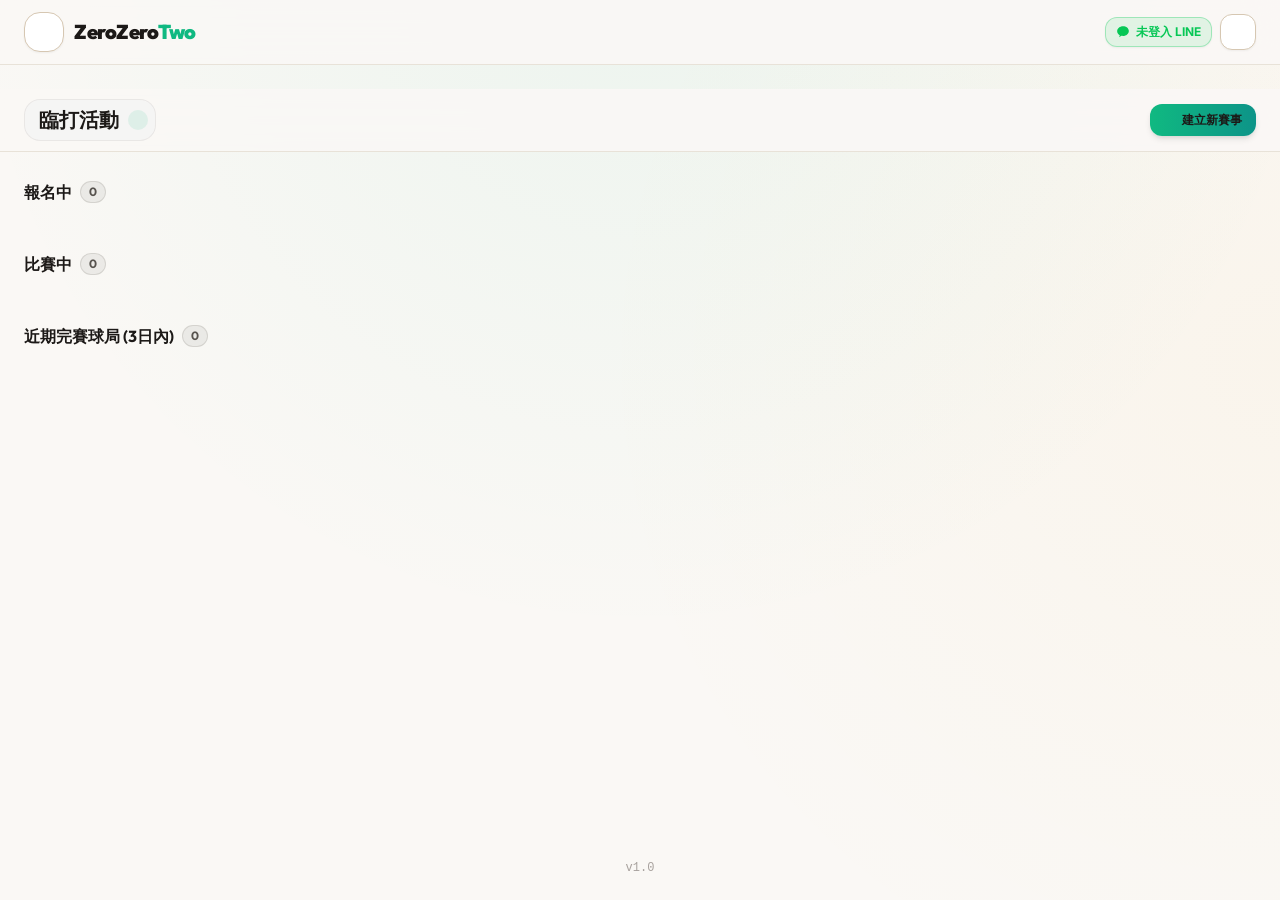
==== commit e746d979: "feat: add subtle version v1.0 text to footer Add a low-key footer element displaying version 'v1.0' " ====
--- a/index.html
+++ b/index.html
@@ -24,6 +24,18 @@
   <!-- SEO Meta Tags -->
   <meta name="description" content="ZeroZeroTwo — 匹克球自動排賽計分系統。" />
   <meta name="keywords" content="Pickleball 匹克球, 雙打輪轉賽, 排賽系統" />
+
+  <!-- 分享預覽卡片（LINE、Facebook 等貼連結時顯示）；換圖時把 ?v= 加一，平台才會抓新圖 -->
+  <meta property="og:type" content="website" />
+  <meta property="og:site_name" content="ZeroZeroTwo" />
+  <meta property="og:title" content="ZeroZeroTwo 匹克球賽事" />
+  <meta property="og:description" content="點開即可報名、記分、看即時排名" />
+  <meta property="og:url" content="https://zztwo.com/" />
+  <meta property="og:image" content="https://zztwo.com/og-image.png?v=2" />
+  <meta property="og:image:width" content="1200" />
+  <meta property="og:image:height" content="630" />
+  <meta property="og:image:alt" content="ZeroZeroTwo 排賽・記分・即時排名" />
+  <meta name="twitter:card" content="summary_large_image" />
 
   <!-- Google Fonts: Inter & Outfit -->
   <link rel="preconnect" href="https://fonts.googleapis.com" />
@@ -142,7 +154,7 @@
   </script>
 
   <!-- Custom Stylesheet -->
-  <link rel="stylesheet" href="./styles.css?v=20261121-11" />
+  <link rel="stylesheet" href="./styles.css?v=20261121-15" />
   <!-- Tailwind CSS：預先產生好的樣式檔（設定在 tailwind.config.js，改了 class 後執行 ./build-css.sh）
        放在 styles.css 之後，維持與原本 CDN 版相同的樣式優先順序 -->
   <link rel="stylesheet" href="./tailwind.css?v=20261111-1" />
@@ -862,7 +874,7 @@
               </button>
               <button type="button" onclick="cancelRegistrationTournament()" id="btn-lobby-delete-tournament"
                 class="px-3 py-1 rounded-xl card-inner border hover:border-rose-500/50 hover:bg-rose-500/10 text-xs font-bold flex items-center gap-1 transition shadow-sm active:scale-95 text-stone-700 dark:text-slate-300 hover:text-rose-500"
-                title="取消此球局" data-en-title="Cancel this game">
+                title="取消此球局" data-en-title="Cancel this event">
                 <i data-lucide="trash-2" class="w-3.5 h-3.5 text-rose-500"></i>
                 <span id="t-lobby-btn-delete">取消球局</span>
               </button>
@@ -938,7 +950,7 @@
           <button type="button" id="btn-lobby-start-practice" onclick="promptConfirmStartTournament('practice')"
             class="w-full card-inner border hover:border-emerald-500/50 hover:bg-emerald-500/5 font-bold py-3 rounded-2xl transition text-xs sm:text-sm flex items-center justify-center gap-2 active:scale-95 text-stone-700 dark:text-slate-300 cursor-pointer">
             <i data-lucide="activity" class="w-4 h-4 text-teal-500"></i>
-            <span id="t-lobby-practice-btn-text" data-en="Free play (no schedule)">自由模式 (不排賽程，直接開始)</span>
+            <span id="t-lobby-practice-btn-text" data-en="Free Play (no schedule)">自由模式 (不排賽程，直接開始)</span>
           </button>
         </div>
       </div>
@@ -1166,6 +1178,7 @@
               <p id="club-info-description-text" class="text-xs sm:text-sm sub-text whitespace-pre-wrap leading-relaxed">
                 目前暫無社團簡介。
               </p>
+              <p id="club-info-creator-text" class="hidden text-xs sub-text mt-2"></p>
             </div>
           </div>
 
@@ -1192,7 +1205,7 @@
           <h2 id="t-admin-title" class="text-lg sm:text-2xl font-display font-bold flex items-center gap-2">
             <i data-lucide="shield-check" class="w-5 h-5 text-rose-500"></i> <span data-en="Admin">管理員控制台</span>
           </h2>
-          <p id="t-admin-desc" class="text-xs sub-text mt-0.5" data-en="Passwords · Tournaments · Members">社團密碼管理 · 賽事管理 · 成員管理</p>
+          <p id="t-admin-desc" class="text-xs sub-text mt-0.5" data-en="Passwords · Events · Members">社團密碼管理 · 賽事管理 · 成員管理</p>
         </div>
         <div class="flex items-center gap-2">
           <button onclick="navigateTo('hub')"
@@ -1212,6 +1225,11 @@
     </section>
 
   </main>
+
+  <!-- ==================== FOOTER ==================== -->
+  <footer class="mt-auto py-6 text-center text-xs text-stone-400 dark:text-slate-600 font-mono select-none">
+    <span>v1.0</span>
+  </footer>
 
   <!-- ==================== LINE PROFILE INFO MODAL ==================== -->
   <div id="modal-line-profile-info"
@@ -1272,7 +1290,7 @@
 
       <div>
         <h3 class="text-base font-bold font-display text-stone-900 dark:text-white" data-en="Not logged in">未登入 LINE</h3>
-        <p class="text-sm font-bold text-stone-700 dark:text-slate-300 mt-1" data-en="Log in to join clubs and follow games">登入 LINE 後，可加入社團、關注賽事</p>
+        <p class="text-sm font-bold text-stone-700 dark:text-slate-300 mt-1" data-en="Log in to join clubs and follow events">登入 LINE 後，可加入社團、關注賽事</p>
       </div>
 
       <div class="space-y-2 pt-1">
@@ -1401,44 +1419,44 @@
           </div>
           <div class="space-y-2.5 pl-1">
             <div><span class="font-bold text-stone-900 dark:text-slate-100">No sign-up:</span> <span>Open a link in LINE and you're logged in.</span></div>
-            <div><span class="font-bold text-stone-900 dark:text-slate-100">Follow:</span> <span>Tap ☆ before the game name. Your clubs’ games and games you create or sign people up for are followed automatically; tap again to unfollow. Works on any device.</span></div>
+            <div><span class="font-bold text-stone-900 dark:text-slate-100">Follow:</span> <span>Tap ☆ before the event name. Your clubs’ events, events you create or sign people up for, and events you open from a link are followed automatically; tap again to unfollow. Works on any device.</span></div>
           </div>
         </section>
         <section class="space-y-3">
           <div class="flex items-center gap-2 border-b border-stone-200/80 dark:border-slate-800/80 pb-2">
             <span class="w-1 h-3.5 bg-emerald-500 rounded-full inline-block shrink-0"></span>
-            <h4 class="text-sm sm:text-base font-bold text-stone-950 dark:text-white">2. Finding Games</h4>
+            <h4 class="text-sm sm:text-base font-bold text-stone-950 dark:text-white">2. Finding Events</h4>
           </div>
           <div class="space-y-2.5 pl-1">
-            <div><span class="font-bold text-stone-900 dark:text-slate-100">Drop-in Games:</span> <span>All public games.</span></div>
-            <div><span class="font-bold text-stone-900 dark:text-slate-100">Following:</span> <span>All games you follow, including your clubs’ games.</span></div>
+            <div><span class="font-bold text-stone-900 dark:text-slate-100">Drop-in Play:</span> <span>All public events.</span></div>
+            <div><span class="font-bold text-stone-900 dark:text-slate-100">Following:</span> <span>All events you follow, including your clubs’ events.</span></div>
             <div><span class="font-bold text-stone-900 dark:text-slate-100">Join a club:</span> <span>Tap “Join” on a club page to add it to the top-left menu.</span></div>
-            <div><span class="font-bold text-stone-900 dark:text-slate-100">Link:</span> <span>Tap “Link” to send the link in LINE. It opens that game directly.</span></div>
+            <div><span class="font-bold text-stone-900 dark:text-slate-100">Link:</span> <span>Tap “Link” to send the link in LINE. It opens that event directly.</span></div>
           </div>
         </section>
         <section class="space-y-3">
           <div class="flex items-center gap-2 border-b border-stone-200/80 dark:border-slate-800/80 pb-2">
             <span class="w-1 h-3.5 bg-emerald-500 rounded-full inline-block shrink-0"></span>
-            <h4 class="text-sm sm:text-base font-bold text-stone-950 dark:text-white">3. Create a Game</h4>
+            <h4 class="text-sm sm:text-base font-bold text-stone-950 dark:text-white">3. Create an Event</h4>
           </div>
           <div class="space-y-2.5 pl-1">
             <div><span class="font-bold text-stone-900 dark:text-slate-100">Open Sign-up:</span> <span>Post the link in your LINE group, then start at the court.</span></div>
             <div><span class="font-bold text-stone-900 dark:text-slate-100">Direct Play:</span> <span>Enter the players and get a schedule right away.</span></div>
             <div><span class="font-bold text-stone-900 dark:text-slate-100">Fair Mode:</span> <span>Set hours or games. Everyone plays about the same and partners rotate.</span></div>
             <div><span class="font-bold text-stone-900 dark:text-slate-100">Free Play:</span> <span>Add games one at a time, fewest-games-first or random.</span></div>
-            <div><span class="font-bold text-stone-900 dark:text-slate-100">Link only:</span> <span>Hidden from Drop-in Games. Only people with the link can join.</span></div>
+            <div><span class="font-bold text-stone-900 dark:text-slate-100">Link only:</span> <span>Hidden from Drop-in Play. Only people with the link can join.</span></div>
           </div>
         </section>
         <section class="space-y-3">
           <div class="flex items-center gap-2 border-b border-stone-200/80 dark:border-slate-800/80 pb-2">
             <span class="w-1 h-3.5 bg-emerald-500 rounded-full inline-block shrink-0"></span>
-            <h4 class="text-sm sm:text-base font-bold text-stone-950 dark:text-white">4. During the Game</h4>
+            <h4 class="text-sm sm:text-base font-bold text-stone-950 dark:text-white">4. During the Event</h4>
           </div>
           <div class="space-y-2.5 pl-1">
-            <div><span class="font-bold text-stone-900 dark:text-slate-100">Enable Controls:</span> <span>Games open view-only. Tap “Enable Controls” and anyone can score. No password.</span></div>
+            <div><span class="font-bold text-stone-900 dark:text-slate-100">Enable Controls:</span> <span>Events open view-only. Tap “Enable Controls” and anyone can score. No password.</span></div>
             <div><span class="font-bold text-stone-900 dark:text-slate-100">Scoring:</span> <span>Enter the score and save. Saved games can be edited or voided (voided games don't count).</span></div>
             <div><span class="font-bold text-stone-900 dark:text-slate-100">Add Game / Add Players:</span> <span>Add games or players anytime.</span></div>
-            <div><span class="font-bold text-stone-900 dark:text-slate-100">End:</span> <span>Scores are locked after the game ends.</span></div>
+            <div><span class="font-bold text-stone-900 dark:text-slate-100">End:</span> <span>Scores are locked after the event ends.</span></div>
           </div>
         </section>
         <section class="space-y-3">
@@ -1449,7 +1467,7 @@
           <div class="space-y-2.5 pl-1">
             <div><span class="font-bold text-stone-900 dark:text-slate-100">Standings:</span> <span>Wins, then point diff, points for, and points against (fewer is better).</span></div>
             <div><span class="font-bold text-stone-900 dark:text-slate-100">Text Report:</span> <span>Tap “Text Report” anytime to copy for LINE: the schedule before play, live scores and standings during play, the full report at the end.</span></div>
-            <div><span class="font-bold text-stone-900 dark:text-slate-100">Club stats:</span> <span>Club games add up in the club's “Stats” tab.</span></div>
+            <div><span class="font-bold text-stone-900 dark:text-slate-100">Club stats:</span> <span>Club events add up in the club's “Stats” tab.</span></div>
           </div>
         </section>
       </div>
@@ -2016,6 +2034,13 @@
           <label id="t-label-modal-club-name" class="block text-xs font-semibold mb-1">社團 <span
               class="text-rose-500">*</span></label>
           <input type="text" id="modal-create-club-name" required maxlength="12" placeholder="請輸入社團名稱 (上限12字)"
+            autocomplete="off"
+            class="w-full input-bg border rounded-xl p-2.5 text-xs sm:text-sm focus:border-emerald-500 focus:outline-none" />
+        </div>
+
+        <div>
+          <label id="t-label-modal-club-creator" class="block text-xs font-semibold mb-1">創建人 (選填)</label>
+          <input type="text" id="modal-create-club-creator" maxlength="20" placeholder="社團聯絡人或負責人"
             autocomplete="off"
             class="w-full input-bg border rounded-xl p-2.5 text-xs sm:text-sm focus:border-emerald-500 focus:outline-none" />
         </div>
@@ -2056,7 +2081,7 @@
           <input type="password" id="modal-create-club-pwd" placeholder="設定密碼（選填，保護社團資訊修改權限）" autocomplete="new-password"
             class="w-full input-bg border rounded-xl p-2.5 text-xs sm:text-sm focus:border-emerald-500 focus:outline-none" />
           <p id="t-modal-club-pwd-hint" class="text-[11px] sub-text mt-1">
-            若設定密碼，未來修改此社團的簡介說明、公開隱私與設定時須輸入此密碼驗證，若留白則開放自由編輯；賽事計分則採現場互信制免輸密碼。</p>
+            設定密碼後，修改社團名稱、創建人、簡介與公開設定都需輸入密碼；賽事記分不需密碼。</p>
         </div>
 
         <div class="grid grid-cols-2 gap-2 pt-2">
@@ -2167,7 +2192,7 @@
       limitToLast,
       runTransaction
     } from "https://www.gstatic.com/firebasejs/10.8.0/firebase-database.js";
-    import { I18N } from "./i18n.js?v=20261121-11";
+    import { I18N } from "./i18n.js?v=20261121-15";
     window.I18N = I18N;
 
     function t(key) {
@@ -2189,14 +2214,14 @@
       safeGetLocalJSON,
       sha256,
       isTransientPlayer
-    } from "./utils.js?v=20261121-11";
-    import "./club.js?v=20261121-11";
-    import "./tournament-create.js?v=20261121-11";
-    import "./live.js?v=20261121-11";
-    import "./activities.js?v=20261121-11";
-    import "./hub.js?v=20261121-11";
-    import "./line.js?v=20261121-11";
-    import { applyLanguageUI } from "./i18n-ui.js?v=20261121-11";
+    } from "./utils.js?v=20261121-15";
+    import "./club.js?v=20261121-15";
+    import "./tournament-create.js?v=20261121-15";
+    import "./live.js?v=20261121-15";
+    import "./activities.js?v=20261121-15";
+    import "./hub.js?v=20261121-15";
+    import "./line.js?v=20261121-15";
+    import { applyLanguageUI } from "./i18n-ui.js?v=20261121-15";
 
     window.escapeHTML = escapeHTML;
     window.escapeHtml = escapeHTML;
@@ -2580,6 +2605,26 @@
       navigateTo("history", false);
     }
 
+    // 社團改名後，舊的 ?club=舊名 連結自動轉到新名字（/club_renames/{舊名} = 新名字）
+    async function followClubRename(name) {
+      if (!name || !STATE.db || typeof window.encodeClubKey !== "function") return;
+      try {
+        const snap = await get(ref(STATE.db, `club_renames/${window.encodeClubKey(name)}`));
+        if (!snap.exists() || STATE.currentClub !== name) return;
+        const newName = String(snap.val() || "").trim();
+        if (!newName || newName === name) return;
+        STATE.currentClub = newName;
+        localStorage.setItem("pb_last_club", newName);
+        if (!new URLSearchParams(window.location.search).has("liff.state")) {
+          window.history.replaceState({}, document.title, `${window.location.pathname}?club=${encodeURIComponent(newName)}`);
+        }
+        if (typeof window.openClubSpace === "function") window.openClubSpace(newName);
+        else navigateTo("history", false);
+      } catch (e) {
+        console.warn("[Routing] club rename lookup error:", e);
+      }
+    }
+
     function initRouting() {
       const tId = getQueryParam("t");
       const page = getQueryParam("page");
@@ -2598,6 +2643,7 @@
           localStorage.setItem("pb_last_club", decodedClub);
         }
         navigateTo("history", false);
+        followClubRename(decodedClub);
       } else if (page === "create") {
         navigateTo("create", false);
       } else if (page === "activities") {
@@ -2682,7 +2728,7 @@
       } else if (pageName === "waiting") {
         document.title = (STATE.lang === "zh-TW" ? "等待報名 · ZeroZeroTwo" : "Waiting for Sign Up · ZeroZeroTwo");
       } else if (pageName === "create") {
-        document.title = (STATE.lang === "zh-TW" ? "建立賽事 · ZeroZeroTwo" : "Create Tournament · ZeroZeroTwo");
+        document.title = (STATE.lang === "zh-TW" ? "建立賽事 · ZeroZeroTwo" : "Create Event · ZeroZeroTwo");
       } else if (pageName === "history") {
         if (STATE.currentClub) {
           document.title = `${STATE.currentClub} · ZeroZeroTwo`;
@@ -2825,7 +2871,7 @@
     window.exitAdminMode = exitAdminMode;
 
     async function adminRenameTournament(tId, currentName) {
-      const newName = prompt(STATE.lang === "zh-TW" ? `✏️ 修改賽事名稱：` : `✏️ Rename tournament:`, currentName);
+      const newName = prompt(STATE.lang === "zh-TW" ? `✏️ 修改賽事名稱：` : `✏️ Rename event:`, currentName);
       if (newName === null) return;
       const clean = newName.trim();
       if (!clean || clean === currentName) return;
@@ -2951,6 +2997,8 @@
       // 2. 先顯示：用上次登入的快取身分與資料，立即畫出頁面（不等 LINE 登入）
       //    畫頁面出錯也不能擋住 LINE 登入，所以用 try/catch 包起來
       primeCachedLineSession();
+      // 網站一打開網址就帶著賽事編號＝從賽事連結進來（之後在站內點進賽事不算）
+      STATE.entryTournamentId = getQueryParam("t") || null;
       try {
         initRouting();
       } catch (err) {
@@ -2961,6 +3009,8 @@
 
       // 3. 背景確認 LINE 登入與同步會員資料
       await initLiffAndUser();
+      STATE.loginChecked = true;
+      if (typeof window.handleEntryAutoFollow === "function") window.handleEntryAutoFollow();
 
       // 4. 登入確認後補上正確狀態：計分頁只重繪（不重設操作模式），其他頁重新路由
       try {
